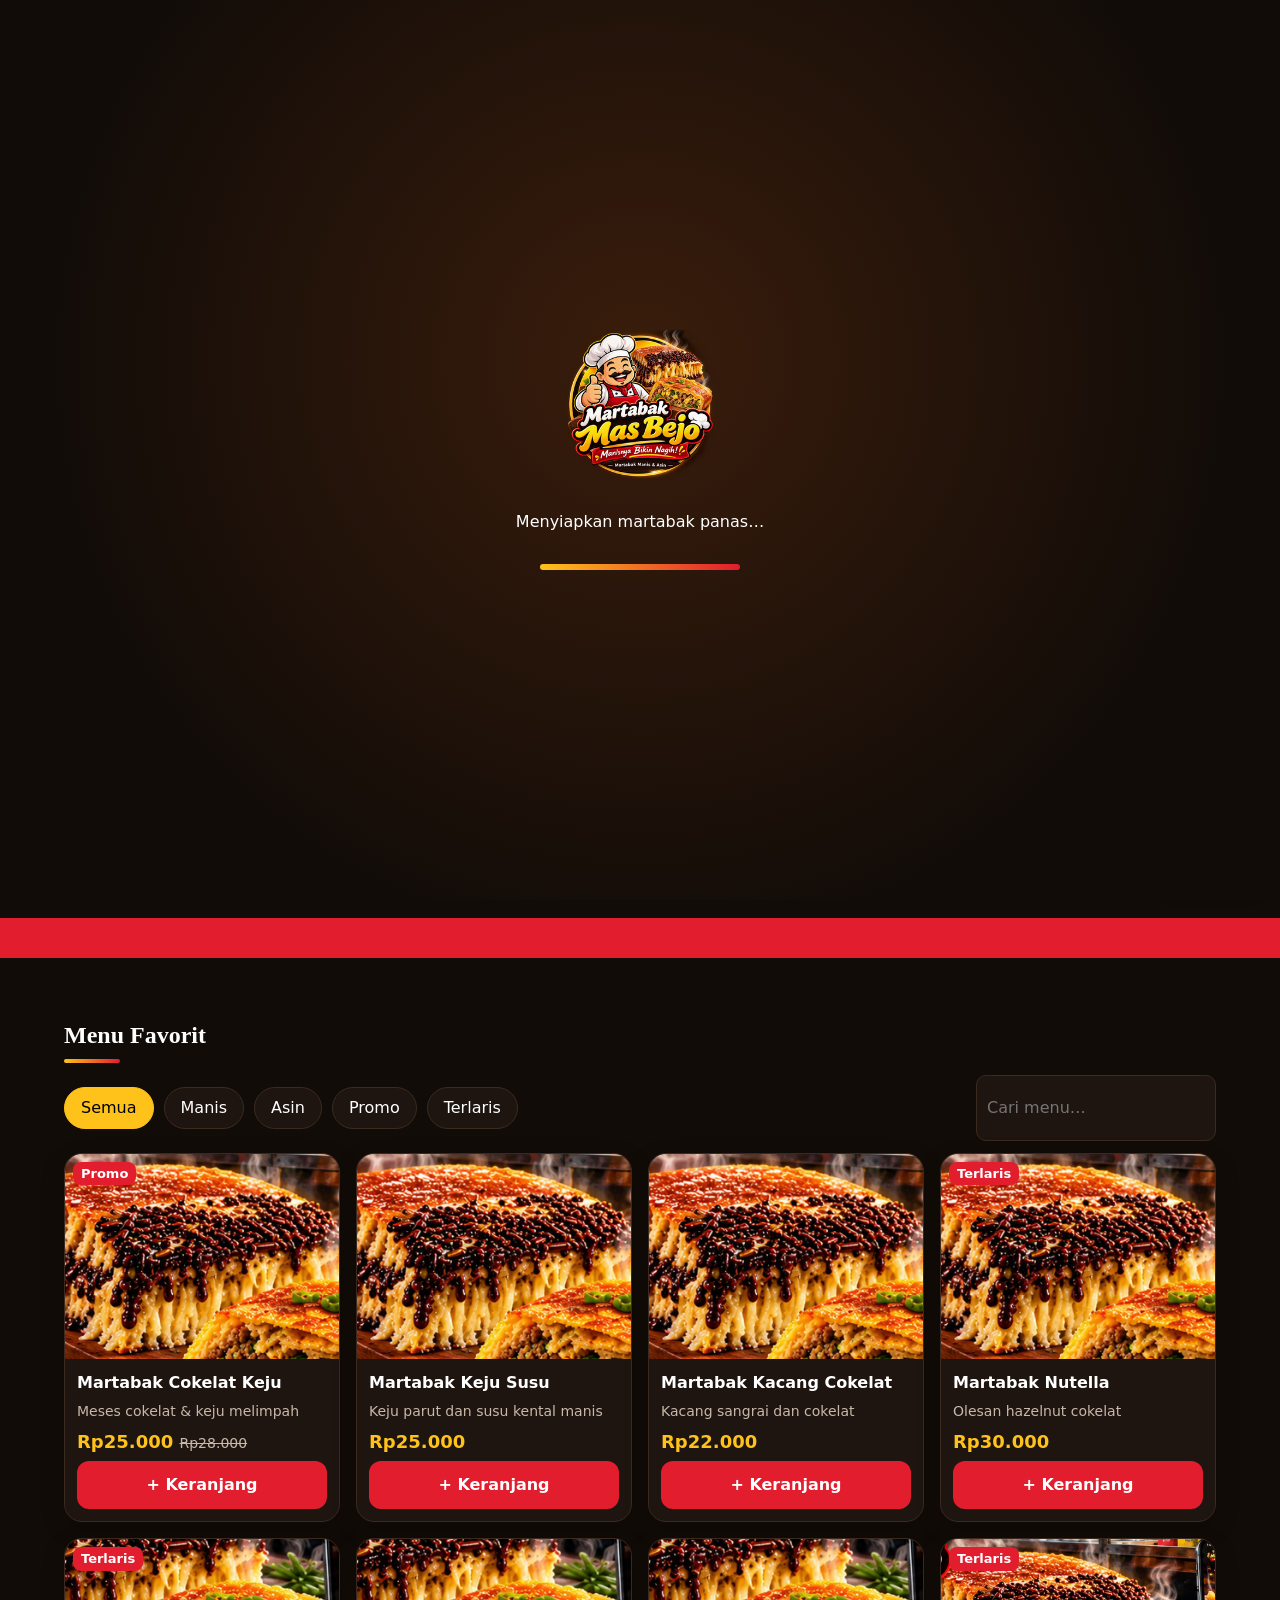
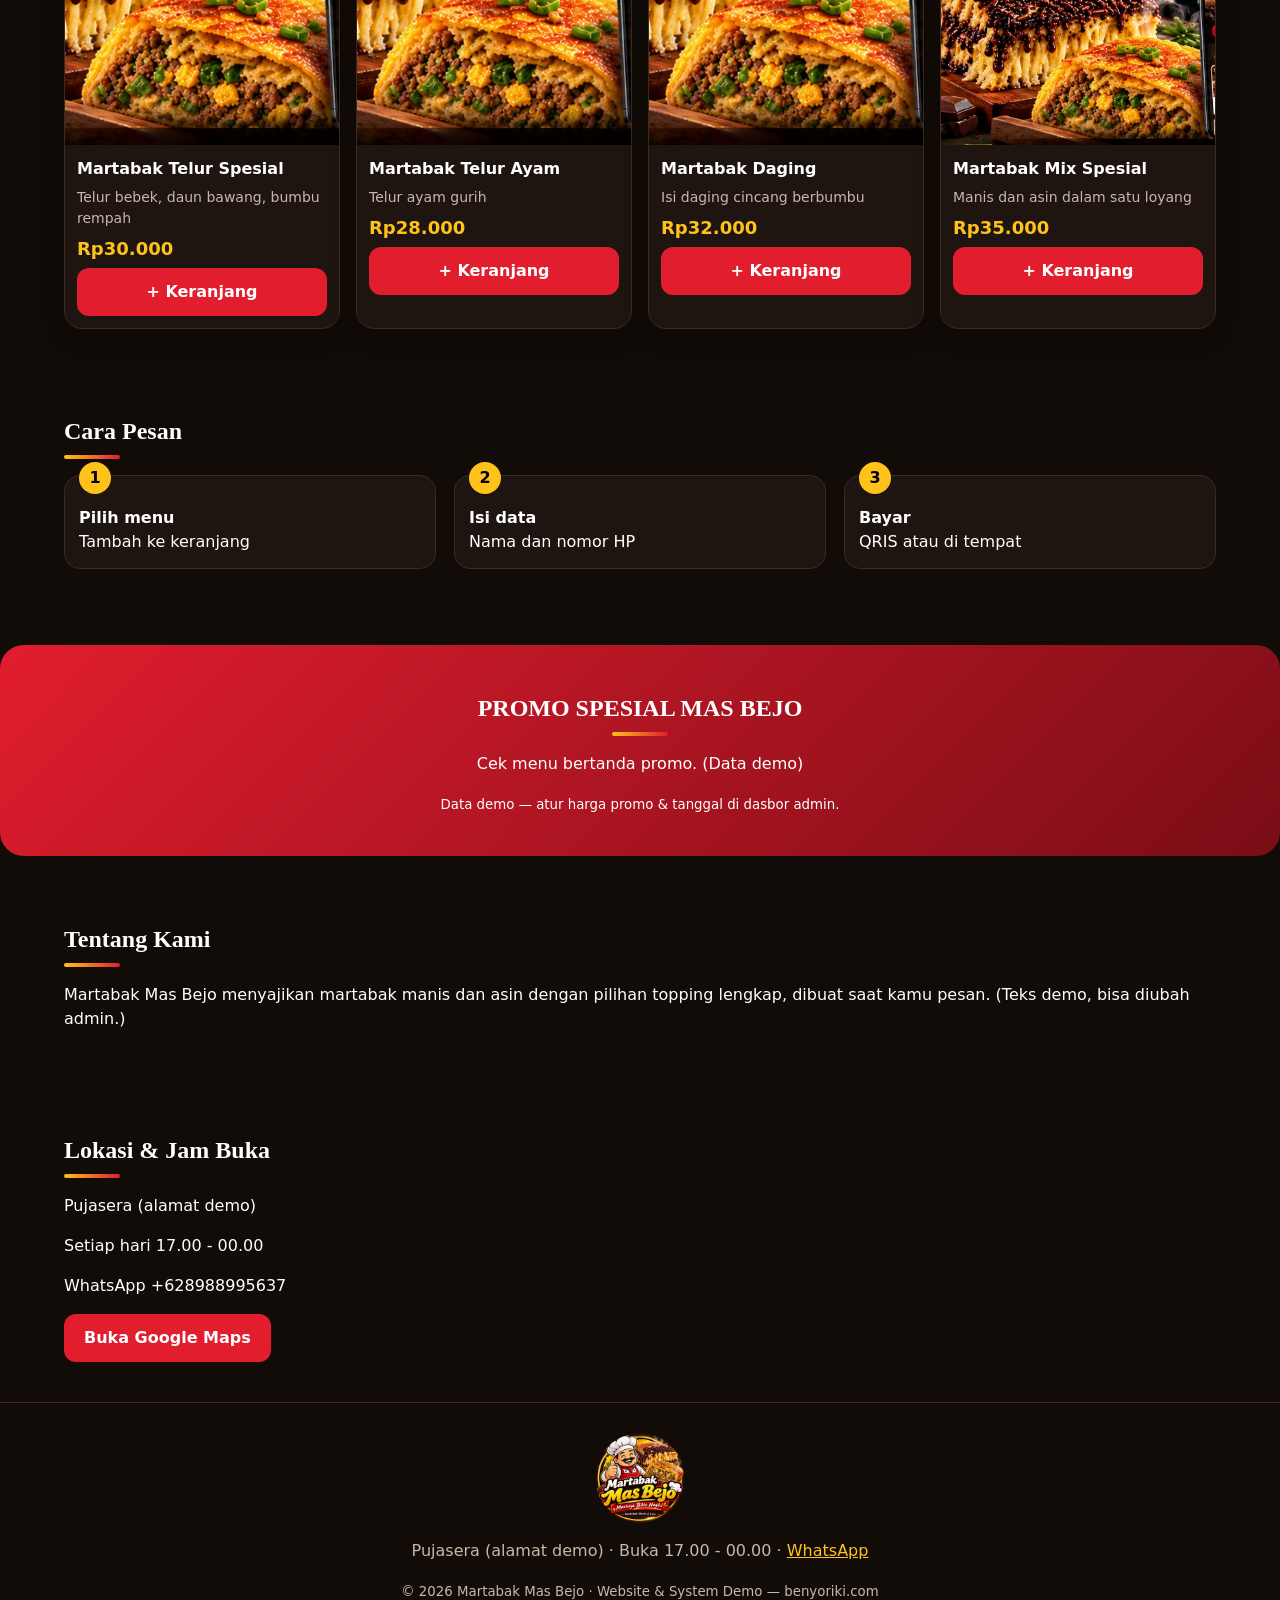
==== index.html @ 330c4cb7 "Add files via upload" ====
<!DOCTYPE html>
<html lang="id"><head><meta charset="utf-8">
<meta name="viewport" content="width=device-width,initial-scale=1"><meta name="theme-color" content="#e11d2e">
<title>Martabak Mas Bejo — Manisnya Bikin Nagih!</title>
<meta name="description" content="Martabak manis & asin topping melimpah, dibuat saat kamu pesan. Pesan online dari HP, bayar QRIS atau di tempat. Buka 17.00–00.00.">
<link rel="canonical" href="https://benyoriki.github.io/Martabak/"><link rel="icon" href="favicon.png"><link rel="apple-touch-icon" href="icon-512.png"><link rel="manifest" href="manifest.json">
<meta property="og:type" content="website"><meta property="og:locale" content="id_ID"><meta property="og:url" content="https://benyoriki.github.io/Martabak/">
<meta property="og:title" content="🔥 Martabak Mas Bejo — Manisnya Bikin Nagih!">
<meta property="og:description" content="Topping melimpah, dibuat saat kamu pesan. Pilih menu, bayar QRIS / di tempat, langsung dari HP. Buka 17.00–00.00.">
<meta property="og:image" content="https://benyoriki.github.io/Martabak/preview.jpg"><meta property="og:image:width" content="1200"><meta property="og:image:height" content="630">
<meta name="twitter:card" content="summary_large_image"><meta name="twitter:image" content="https://benyoriki.github.io/Martabak/preview.jpg">
<link rel="stylesheet" href="style.css"></head>
<body data-page="shop">
<div id="loader"><img src="logo.png" alt="" width="150" height="150"><p>Menyiapkan martabak panas…</p><div class="bar"><i></i></div></div>
<header class="top"><a class="logo" href="#home"><img src="logo.png" alt="" width="44" height="44"><span><b>Martabak</b> <i>Mas Bejo</i></span></a>
<nav id="nav"><a href="#home">Home</a><a href="#menu">Menu</a><a href="#promo">Promo</a><a href="#tentang">Tentang</a><a href="#lokasi">Lokasi</a></nav>
<div class="acts"><button id="themeBtn" aria-label="Ganti tema">◐</button><button id="cartBtn" aria-label="Keranjang"><svg width="22" height="22" viewBox="0 0 24 24" fill="currentColor"><path d="M7 18a2 2 0 1 0 0 4 2 2 0 0 0 0-4zm10 0a2 2 0 1 0 0 4 2 2 0 0 0 0-4zM1 2v2h2l3.6 7.6-1.4 2.4A2 2 0 0 0 7 17h12v-2H7.4l1-1.8h7.5a2 2 0 0 0 1.7-1L21 5H5.2L4.3 2z"/></svg><span id="badge">0</span></button><button id="loginBtn" class="btn gold sm">Masuk</button><button class="btn inst sm" hidden>Pasang App</button><button id="burger" aria-label="Menu">☰</button></div></header>
<main>
<section id="home" class="hero"><div><h1><span class="w">Martabak</span> <span class="y" data-s="name2">Mas Bejo</span></h1>
<h2>Martabak Manis & Asin</h2><p>Rasa istimewa, topping melimpah, dibuat saat kamu pesan.</p>
<p class="tag" data-s="tagline"></p>
<p class="meta"><b>Lokasi:</b> <span data-s="address"></span><br><b>Buka:</b> <span data-s="hours"></span> <span id="status"></span></p>
<div class="row"><a class="btn green wa" target="_blank" rel="noopener">Pesan via WhatsApp</a><a class="btn red" href="#menu">Lihat Menu</a><button class="btn gold inst" hidden>Pasang Aplikasi</button></div></div>
<div class="pic"><img id="heroImg" class="hi" alt="Martabak manis dan martabak telur" width="600" height="450"><img class="bl" src="logo.png" alt="" width="110" height="110"><span class="pill p1">Topping Melimpah</span><span class="pill p2">Dibuat Saat Dipesan</span></div></section>
<section class="feat"><div><span>★</span><b>Bahan Berkualitas</b></div><div><span>✦</span><b>Banyak Pilihan Rasa</b></div><div><span>✆</span><b>Pesan Mudah via HP</b></div><div><span>▦</span><b>QRIS / Bayar di Tempat</b></div></section>
<div class="tick"><div>★ Manisnya Bikin Nagih ★ Topping Melimpah ★ Dibuat Saat Kamu Pesan ★ Bayar QRIS / di Tempat ★ Manisnya Bikin Nagih ★ Topping Melimpah ★ Dibuat Saat Kamu Pesan ★ Bayar QRIS / di Tempat</div></div>
<section id="menu"><h2>Menu Favorit</h2>
<div class="row"><div id="cats" class="row"></div><input id="q" type="search" placeholder="Cari menu…" aria-label="Cari menu"></div>
<div id="grid" class="grid"></div></section>
<section class="how"><h2>Cara Pesan</h2><ol><li><b>Pilih menu</b>Tambah ke keranjang</li><li><b>Isi data</b>Nama dan nomor HP</li><li><b>Bayar</b>QRIS atau di tempat</li></ol></section>
<section id="promo" class="promo"><h2 data-s="promoTitle"></h2><p data-s="promoText"></p><small>Data demo — atur harga promo & tanggal di dasbor admin.</small></section>
<section id="tentang"><h2>Tentang Kami</h2><p data-s="about"></p></section>
<section id="lokasi"><h2>Lokasi & Jam Buka</h2><p><span data-s="address"></span></p><p>Setiap hari <span data-s="hours"></span></p><p>WhatsApp +<span data-s="wa"></span></p><a id="maps" class="btn red" target="_blank" rel="noopener">Buka Google Maps</a></section>
</main>
<footer><img src="logo.png" alt="Martabak Mas Bejo" width="90" height="90"><p><span data-s="address"></span> · Buka <span data-s="hours"></span> · <a class="wa" target="_blank" rel="noopener">WhatsApp</a></p><small>© 2026 Martabak Mas Bejo · Website & System Demo — benyoriki.com</small></footer>
<button id="cartBar" class="cbar" hidden><span id="cartTot"></span><b>Lihat Pesanan</b></button>
<button id="chatBtn" class="fab" aria-label="Chat admin">Chat</button>
<dialog id="cartD"><button class="x" data-close aria-label="Tutup">✕</button><ol id="steps"><li>Keranjang</li><li>Data</li><li>Bayar</li><li>Selesai</li></ol><div id="stepBody"></div></dialog>
<dialog id="loginD"><button class="x" data-close aria-label="Tutup">✕</button><h3>Masuk Admin</h3><p class="info">Mode demo — bukan sistem keamanan produksi.</p><form id="loginF"><label>Email<input name="e" type="email" required placeholder="admin@masbejo.demo" autocomplete="username"></label><label>Password<input name="p" type="password" required autocomplete="current-password"></label><button class="btn red">Masuk</button></form><button id="demoBtn" class="btn gold" type="button">Coba Akun Demo</button></dialog>
<dialog id="chatD"><button class="x" data-close aria-label="Tutup">✕</button><h3>Chat Admin</h3><form id="chatF"><label>Nama<input name="name" required></label><label>Nomor HP<input name="phone" type="tel" required></label><label>Pesan<textarea name="text" required maxlength="300"></textarea></label><div class="row"><button class="btn red">Kirim</button><a id="chatWa" class="btn green" target="_blank" rel="noopener">Kirim ke WhatsApp</a></div></form><p id="chatOk" hidden></p><small>Demo: pesan tersimpan di browser ini saja.</small></dialog>
<script src="script.js"></script></body></html>
---- style.css ----
:root{--bg:#120c08;--bg2:#1e1510;--tx:#fff;--mu:#c9b8a8;--y:#ffc21a;--r:#e11d2e;--g:#16a34a;--card:#1e1510;--bd:#3a2a20}
[data-theme=light]{--bg:#fffaf0;--bg2:#fff;--tx:#1a1008;--mu:#6b5a4a;--card:#fff;--bd:#eadfcf}
*{box-sizing:border-box}html{scroll-behavior:smooth}
body{margin:0;background:var(--bg);color:var(--tx);font:16px/1.5 "Trebuchet MS",system-ui,sans-serif;overflow-x:hidden}
img{max-width:100%;display:block}h2{font-family:Georgia,serif;margin:.2em 0}
.top{position:sticky;top:0;z-index:20;display:flex;align-items:center;gap:12px;padding:10px 4vw;background:var(--bg);border-bottom:1px solid var(--bd);backdrop-filter:blur(8px)}
.logo,footer b{font:900 22px Georgia,serif;color:var(--tx);text-decoration:none;margin-right:auto}
.logo i,footer i,.y{color:var(--y);font-style:normal;text-shadow:0 2px 0 var(--r)}
nav{display:flex;gap:18px}nav a{color:var(--tx);text-decoration:none}nav a:hover{color:var(--y)}
.acts{display:flex;gap:8px;align-items:center}#burger{display:none}
button{font:inherit;cursor:pointer}.acts button,.x{background:var(--bg2);color:var(--tx);border:1px solid var(--bd);border-radius:10px;min-width:44px;height:44px;position:relative}
#badge{position:absolute;top:-6px;right:-6px;background:var(--r);color:#fff;border-radius:99px;font-size:12px;padding:0 6px}
.btn{display:inline-block;border:0;border-radius:12px;padding:12px 20px;font-weight:700;color:#fff;text-decoration:none;text-align:center}
.red{background:var(--r)}.green{background:var(--g)}
section{padding:40px 5vw;max-width:1280px;margin:auto}
.hero{display:grid;grid-template-columns:1fr 1fr;gap:30px;align-items:center}
.hero h1{font:900 clamp(40px,7vw,76px)/1 Georgia,serif;margin:0}.w{color:var(--tx)}.hero h2{color:var(--mu)}
.tag{font:italic 700 22px Georgia;color:var(--y)}.meta{color:var(--mu)}#status{color:var(--y)}
.row{display:flex;gap:10px;flex-wrap:wrap;margin:12px 0}
.hero img{border-radius:24px;aspect-ratio:4/3;object-fit:cover;width:100%;box-shadow:0 20px 50px #0008}
.feat{display:grid;grid-template-columns:repeat(4,1fr);gap:12px}.feat div{background:var(--card);border:1px solid var(--bd);border-radius:16px;padding:16px;text-align:center}.feat b{display:block}
.chip{border:1px solid var(--bd);background:var(--bg2);color:var(--tx);border-radius:99px;padding:8px 16px}.chip.on{background:var(--y);color:#000;border-color:var(--y)}
input,textarea,select{width:100%;padding:10px;border-radius:10px;border:1px solid var(--bd);background:var(--bg2);color:var(--tx);font:inherit}#q{max-width:240px;margin-left:auto}
.grid{display:grid;grid-template-columns:repeat(auto-fill,minmax(230px,1fr));gap:16px}
.card{position:relative;background:var(--card);border:1px solid var(--bd);border-radius:18px;overflow:hidden;display:flex;flex-direction:column;box-shadow:0 8px 24px #0003}
.card img{aspect-ratio:4/3;object-fit:cover;width:100%}.card>div{padding:12px;display:flex;flex-direction:column;gap:6px;flex:1}.card p{margin:0;color:var(--mu);font-size:14px}
.price{font-weight:800;color:var(--y);font-size:18px}.price s{color:var(--mu);font-size:14px;font-weight:400}
.badge{position:absolute;top:8px;left:8px;background:var(--r);color:#fff;border-radius:8px;padding:2px 8px;font-size:13px;font-weight:700}
.promo{background:linear-gradient(135deg,var(--r),#7a0d16);color:#fff;border-radius:24px;text-align:center;margin:20px auto}
.fab{position:fixed;right:16px;bottom:16px;width:56px;height:56px;border-radius:50%;border:0;background:var(--g);font-size:26px;z-index:15;box-shadow:0 6px 18px #0006}
footer{text-align:center;padding:30px 5vw;border-top:1px solid var(--bd);color:var(--mu)}footer a{color:var(--y)}
dialog{width:min(480px,94vw);max-height:90vh;overflow:auto;background:var(--bg2);color:var(--tx);border:1px solid var(--bd);border-radius:18px}dialog::backdrop{background:#000a}
.x{position:absolute;right:10px;top:10px}label{display:block;margin:8px 0;font-size:14px}fieldset{border:1px solid var(--bd);border-radius:10px;margin:8px 0}.r{display:flex;gap:8px;align-items:center}.r input{width:auto}
.li{display:flex;gap:8px;align-items:center;justify-content:space-between;padding:6px 0;border-bottom:1px solid var(--bd)}.li button{width:32px;height:32px;border-radius:8px;border:1px solid var(--bd);background:var(--bg);color:var(--tx)}
.tot{display:flex;justify-content:space-between;font-size:18px}.qris{max-width:240px;margin:auto;border-radius:12px}.ph{border:2px dashed var(--bd);padding:20px;text-align:center;color:var(--mu)}
@media(max-width:820px){.hero{grid-template-columns:1fr}.feat{grid-template-columns:1fr 1fr}.hide-s{display:none}#burger{display:block}
nav{display:none;position:absolute;top:100%;left:0;right:0;flex-direction:column;background:var(--bg);padding:12px 5vw;border-bottom:1px solid var(--bd)}nav.open{display:flex}#q{max-width:none;margin:0;flex:1}.grid{grid-template-columns:1fr 1fr;gap:10px}}
@media(max-width:420px){.grid{grid-template-columns:1fr}}
/* v2 */
.top{backdrop-filter:none}.logo{display:flex;align-items:center;gap:8px;margin-right:auto}.logo img{border-radius:50%}
.btn.sm{padding:8px 12px;font-size:14px;height:44px}.gold{background:linear-gradient(180deg,#ffd54a,#ffb300);color:#2a1700}.btn[hidden]{display:none}
#loader{position:fixed;top:0;left:0;right:0;bottom:0;z-index:99;background:radial-gradient(circle at 50% 40%,#3a1d0c,#120c08 70%);display:flex;flex-direction:column;align-items:center;justify-content:center;gap:14px;color:#fff;transition:opacity .4s}
#loader.off{opacity:0}#loader img{animation:pop 1s ease-in-out infinite alternate}.bar{width:200px;height:6px;border-radius:9px;background:#3a2a20;overflow:hidden}.bar i{display:block;height:100%;background:linear-gradient(90deg,#ffc21a,#e11d2e);animation:ld 3s linear forwards}
@keyframes ld{from{width:0}to{width:100%}}@keyframes pop{to{transform:scale(1.07)}}
.hero{background:radial-gradient(ellipse at 80% 40%,rgba(255,194,26,.18),transparent 62%)}
.pic{position:relative}.hi{border:3px solid var(--y)}.bl{position:absolute;right:-6px;bottom:-16px;width:96px;height:96px;filter:drop-shadow(0 6px 10px #0008)}
.feat span{display:grid;place-items:center;width:56px;height:56px;margin:0 auto 8px;border:2px solid var(--y);border-radius:50%;font-size:26px;color:var(--y)}
.card:hover{border-color:var(--y)}#status{color:var(--y);font-weight:700;white-space:nowrap}
.fab{width:auto;border-radius:30px;padding:0 20px;color:#fff;font-weight:700}footer img{margin:0 auto 8px;border-radius:50%}
.toast{position:fixed;left:50%;bottom:84px;transform:translateX(-50%);background:var(--g);color:#fff;padding:10px 18px;border-radius:30px;z-index:60;font-weight:700;box-shadow:0 6px 18px #0006;max-width:90vw}
#steps{display:flex;gap:4px;list-style:none;padding:0;margin:0 44px 14px 0}#steps li{flex:1;font-size:12px;text-align:center;padding:6px 2px;border-bottom:3px solid var(--bd);color:var(--mu)}#steps li.on{border-color:var(--y);color:var(--tx);font-weight:700}#steps li.ok{border-color:var(--g)}
.opt{display:flex;gap:10px;align-items:center;border:2px solid var(--bd);border-radius:14px;padding:12px;margin:8px 0;cursor:pointer}.opt.on{border-color:var(--y);background:rgba(255,194,26,.1)}.opt input{width:auto}
.info{background:rgba(255,194,26,.12);border-radius:10px;padding:8px 12px;font-size:14px}.okbox{display:flex;flex-direction:column;align-items:center;background:var(--g);color:#fff;border-radius:14px;padding:14px;margin-bottom:8px}.okbox b{font-size:20px}
@media(max-width:480px){.logo span{display:none}.top{gap:6px}.btn.inst{display:none}.acts{gap:5px}}
@media(prefers-reduced-motion:reduce){*{animation:none!important}}
body[data-page=admin]{display:block}#app{display:grid;grid-template-columns:210px 1fr;min-height:100vh}
aside{background:#000;color:#fff;padding:16px;display:flex;flex-direction:column;gap:8px;position:sticky;top:0;height:100vh}
aside nav{display:flex;flex-direction:column;gap:4px}aside nav button{background:0;border:0;color:#fff;text-align:left;padding:10px;border-radius:10px}aside nav button.on{background:var(--r)}
#main{padding:20px;min-width:0}#login{display:grid;place-items:center;min-height:100vh}#lf{background:var(--bg2);padding:24px;border-radius:18px;width:min(360px,92vw);border:1px solid var(--bd)}
.demo{background:var(--y);color:#000;padding:6px 10px;border-radius:8px;font-size:13px}
.stats{display:grid;grid-template-columns:repeat(auto-fill,minmax(150px,1fr));gap:10px;margin:12px 0}.stats div{background:var(--card);border:1px solid var(--bd);border-radius:14px;padding:12px}.stats b{display:block;font-size:22px;color:var(--y)}
.tw{overflow-x:auto}table{border-collapse:collapse;width:100%;min-width:640px}th,td{padding:8px;border-bottom:1px solid var(--bd);text-align:left;vertical-align:top;font-size:14px}
form.f{display:grid;grid-template-columns:repeat(auto-fit,minmax(200px,1fr));gap:8px;background:var(--card);padding:12px;border-radius:14px;border:1px solid var(--bd);margin-bottom:14px}
.thumb{width:48px;height:36px;object-fit:cover;border-radius:6px}.sm{padding:6px 10px;font-size:13px;border-radius:8px}
@media(max-width:820px){#app{grid-template-columns:1fr}aside{position:static;height:auto;flex-direction:row;flex-wrap:wrap}aside nav{flex-direction:row;flex-wrap:wrap}}
/* v3 */
img{height:auto}.hero .hi,.card img{height:auto}
.hero .pic .bl{position:absolute;right:-4px;bottom:-18px;width:92px;height:92px;aspect-ratio:1;border:0;border-radius:0;box-shadow:none}
.hero h1 span{display:block}.hero h1{letter-spacing:-1px}
.y{background:linear-gradient(180deg,#ffe27a,#ffb300);-webkit-background-clip:text;background-clip:text;-webkit-text-fill-color:transparent;text-shadow:none;filter:drop-shadow(0 3px 0 #e11d2e)}
.hero{background:radial-gradient(ellipse at 85% 35%,rgba(255,194,26,.22),transparent 60%),radial-gradient(circle at 5% 90%,rgba(225,29,46,.18),transparent 45%)}
.pill{position:absolute;background:rgba(18,12,8,.88);color:#fff;border:1px solid var(--y);border-radius:30px;padding:6px 14px;font-size:13px;font-weight:700}.p1{left:6px;top:14px}.p2{left:14px;bottom:-12px}
.tick{overflow:hidden;background:var(--r);color:#fff;font-weight:700;white-space:nowrap;padding:8px 0;margin:14px 0}.tick div{display:inline-block;padding-left:100%;animation:mq 30s linear infinite}@keyframes mq{to{transform:translateX(-100%)}}
section>h2:after{content:"";display:block;width:56px;height:4px;border-radius:4px;background:linear-gradient(90deg,var(--y),var(--r));margin-top:6px}.promo h2:after{margin:6px auto 0}
.card img{transition:transform .3s}.card:hover img{transform:scale(1.05)}
.how ol{display:grid;grid-template-columns:repeat(3,1fr);gap:18px;list-style:none;padding:0;counter-reset:s}.how li{counter-increment:s;background:var(--card);border:1px solid var(--bd);border-radius:16px;padding:30px 14px 14px;position:relative}
.how li:before{content:counter(s);position:absolute;top:-14px;left:14px;width:32px;height:32px;border-radius:50%;background:var(--y);color:#000;font-weight:900;display:grid;place-items:center}.how b{display:block}
.cbar{position:fixed;left:12px;right:12px;bottom:12px;z-index:16;display:flex;justify-content:space-between;align-items:center;background:var(--r);color:#fff;border:0;border-radius:16px;padding:14px 18px;font-size:16px;box-shadow:0 8px 24px #0007}.cbar[hidden]{display:none}
body.hasCart .fab{bottom:84px}body{padding-bottom:84px}
.qris{display:block;margin:12px auto}#stepBody .row{margin-top:14px}#lf button,#lf .btn{width:100%;margin:6px 0}
@media(max-width:820px){nav a{padding:10px 0;font-size:18px}nav.open{box-shadow:0 12px 24px #0006}}
@media(max-width:600px){.how ol{grid-template-columns:1fr;gap:22px}}
@media(min-width:1100px){.hero{padding-top:60px;padding-bottom:60px}.hero h1{font-size:92px}.grid{grid-template-columns:repeat(4,1fr)}}
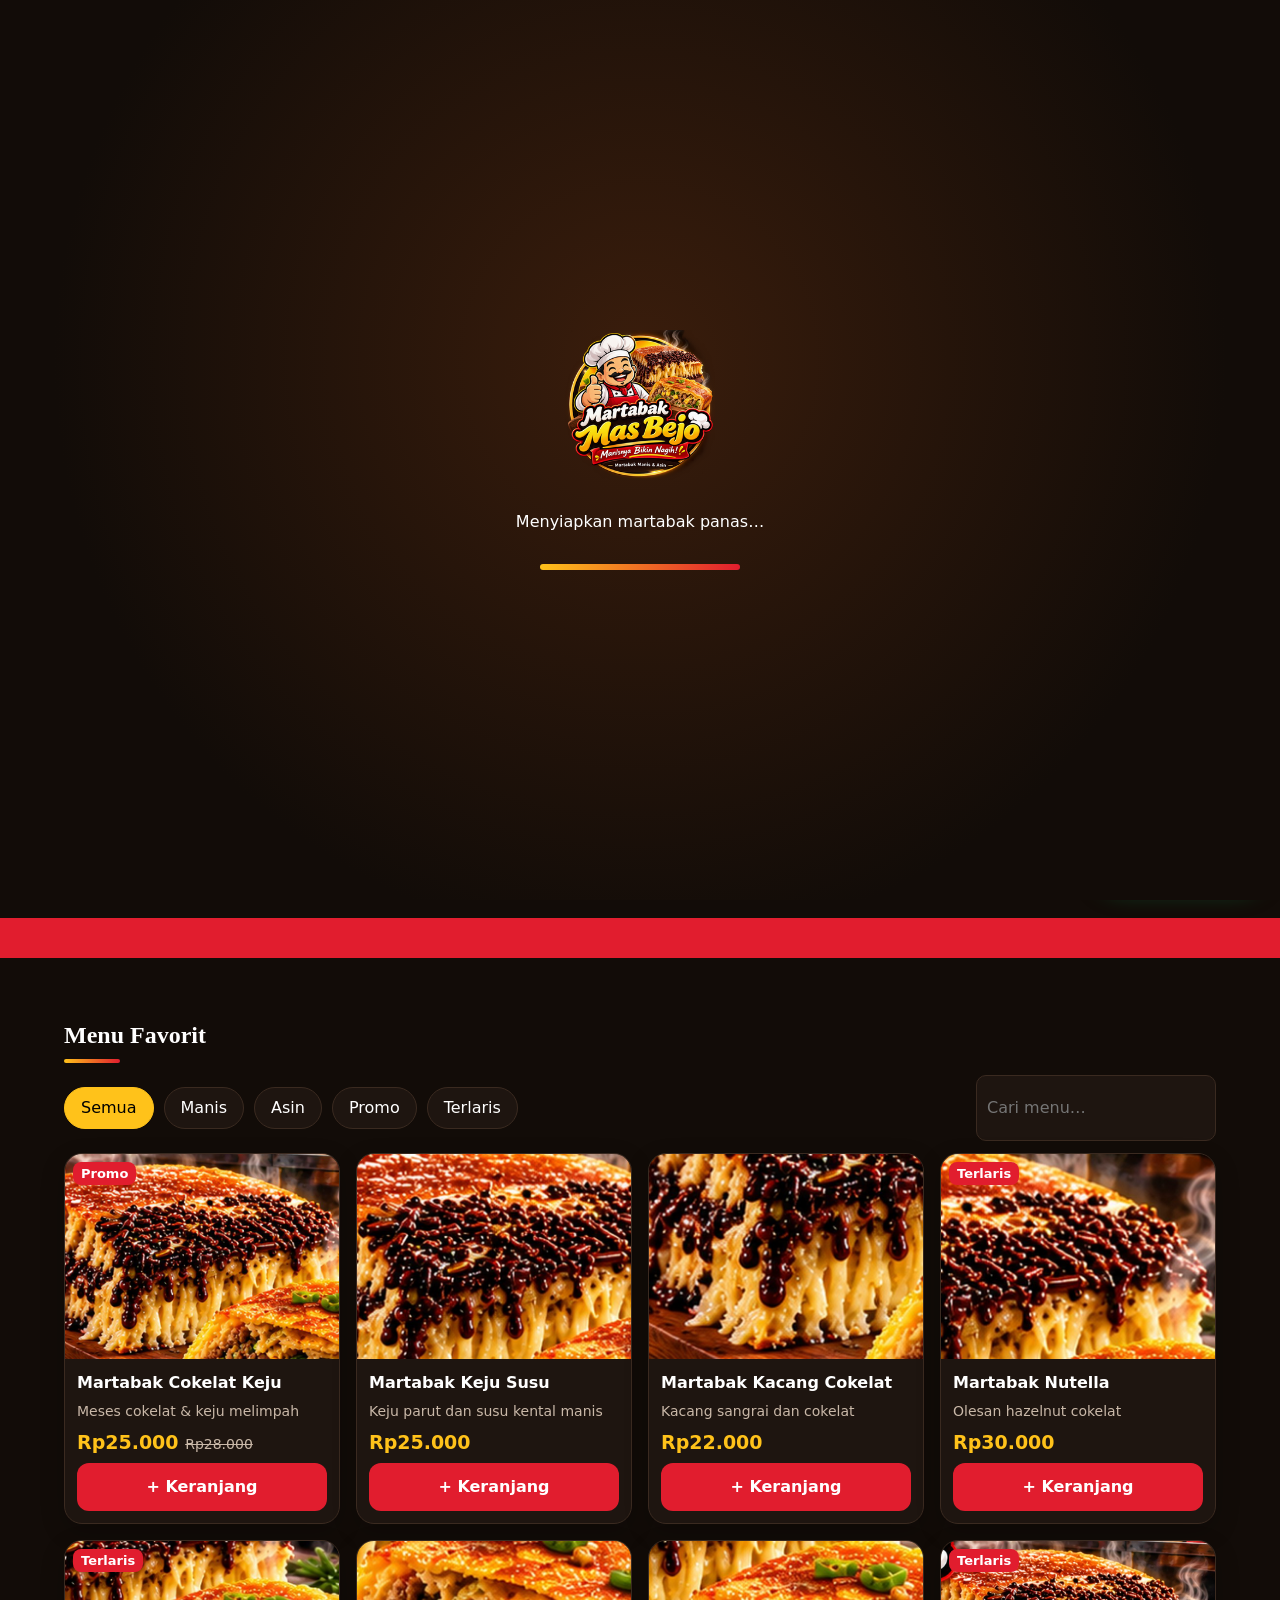
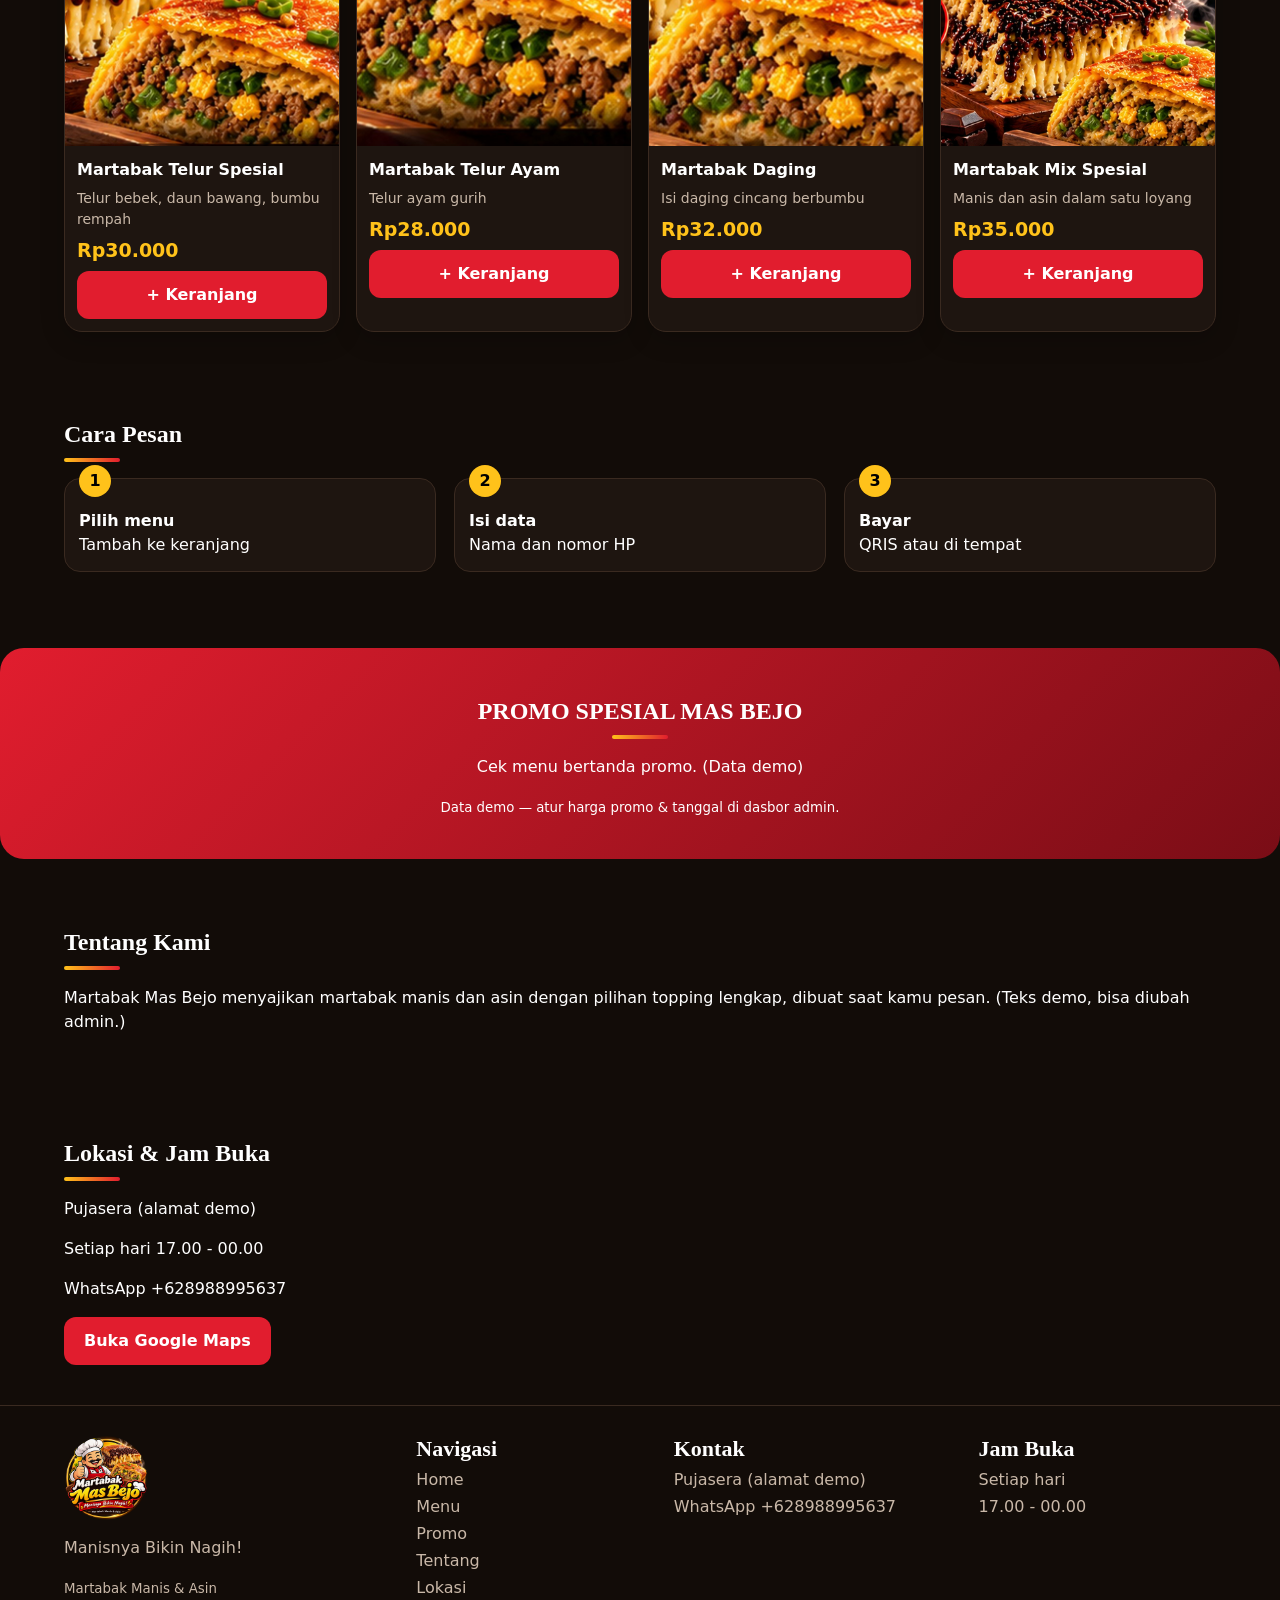
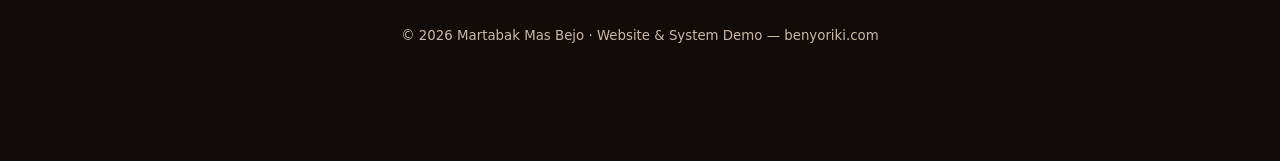
==== commit 686ea9f6: "Add files via upload" ====
--- a/index.html
+++ b/index.html
@@ -32,10 +32,10 @@
 <section id="tentang"><h2>Tentang Kami</h2><p data-s="about"></p></section>
 <section id="lokasi"><h2>Lokasi & Jam Buka</h2><p><span data-s="address"></span></p><p>Setiap hari <span data-s="hours"></span></p><p>WhatsApp +<span data-s="wa"></span></p><a id="maps" class="btn red" target="_blank" rel="noopener">Buka Google Maps</a></section>
 </main>
-<footer><img src="logo.png" alt="Martabak Mas Bejo" width="90" height="90"><p><span data-s="address"></span> · Buka <span data-s="hours"></span> · <a class="wa" target="_blank" rel="noopener">WhatsApp</a></p><small>© 2026 Martabak Mas Bejo · Website & System Demo — benyoriki.com</small></footer>
+<footer><div class="fg"><div><img src="logo.png" alt="Martabak Mas Bejo" width="84" height="84"><p data-s="tagline"></p><small>Martabak Manis & Asin</small></div><div><b>Navigasi</b><a href="#home">Home</a><a href="#menu">Menu</a><a href="#promo">Promo</a><a href="#tentang">Tentang</a><a href="#lokasi">Lokasi</a></div><div><b>Kontak</b><span data-s="address"></span><a class="wa" target="_blank" rel="noopener">WhatsApp +<span data-s="wa" style="display:inline"></span></a></div><div><b>Jam Buka</b><span>Setiap hari</span><span data-s="hours"></span></div></div><small>© 2026 Martabak Mas Bejo · Website & System Demo — benyoriki.com</small></footer>
 <button id="cartBar" class="cbar" hidden><span id="cartTot"></span><b>Lihat Pesanan</b></button>
-<button id="chatBtn" class="fab" aria-label="Chat admin">Chat</button>
+<button id="chatBtn" class="fab" aria-label="Chat admin"><svg viewBox="0 0 24 24" width="26" height="26" fill="#fff" aria-hidden="true"><path d="M4 3h16a2 2 0 0 1 2 2v10a2 2 0 0 1-2 2H10l-5 4v-4H4a2 2 0 0 1-2-2V5a2 2 0 0 1 2-2z"/><circle cx="8" cy="10" r="1.4" fill="#128c4a"/><circle cx="12" cy="10" r="1.4" fill="#128c4a"/><circle cx="16" cy="10" r="1.4" fill="#128c4a"/></svg><span>Chat Admin</span></button>
 <dialog id="cartD"><button class="x" data-close aria-label="Tutup">✕</button><ol id="steps"><li>Keranjang</li><li>Data</li><li>Bayar</li><li>Selesai</li></ol><div id="stepBody"></div></dialog>
-<dialog id="loginD"><button class="x" data-close aria-label="Tutup">✕</button><h3>Masuk Admin</h3><p class="info">Mode demo — bukan sistem keamanan produksi.</p><form id="loginF"><label>Email<input name="e" type="email" required placeholder="admin@masbejo.demo" autocomplete="username"></label><label>Password<input name="p" type="password" required autocomplete="current-password"></label><button class="btn red">Masuk</button></form><button id="demoBtn" class="btn gold" type="button">Coba Akun Demo</button></dialog>
-<dialog id="chatD"><button class="x" data-close aria-label="Tutup">✕</button><h3>Chat Admin</h3><form id="chatF"><label>Nama<input name="name" required></label><label>Nomor HP<input name="phone" type="tel" required></label><label>Pesan<textarea name="text" required maxlength="300"></textarea></label><div class="row"><button class="btn red">Kirim</button><a id="chatWa" class="btn green" target="_blank" rel="noopener">Kirim ke WhatsApp</a></div></form><p id="chatOk" hidden></p><small>Demo: pesan tersimpan di browser ini saja.</small></dialog>
+<dialog id="loginD"><button class="x" data-close aria-label="Tutup">✕</button><h3>Masuk Admin</h3><p class="info">Mode demo — bukan sistem keamanan produksi.</p><form id="loginF"><label>Email<input name="e" type="email" required placeholder="admin@masbejo.demo" autocomplete="username"></label><label>Password<input name="p" type="password" required autocomplete="current-password"></label><button class="btn red">Masuk</button></form><button id="demoBtn" class="btn gold" type="button">Coba Akun Demo</button><button class="btn inst" type="button" hidden>Pasang Aplikasi</button></dialog>
+<dialog id="chatD"><button class="x" data-close aria-label="Tutup">✕</button><h3>Chat Admin</h3><p class="info">Online · balas cepat lewat WhatsApp</p><form id="chatF"><label>Nama<input name="name" required></label><label>Nomor HP<input name="phone" type="tel" required></label><label>Pesan<textarea name="text" required maxlength="300"></textarea></label><div class="row"><button class="btn red">Kirim</button><a id="chatWa" class="btn green" target="_blank" rel="noopener">Kirim ke WhatsApp</a></div></form><p id="chatOk" hidden></p><small>Demo: pesan tersimpan di browser ini saja.</small></dialog>
 <script src="script.js"></script></body></html>
--- a/style.css
+++ b/style.css
@@ -81,3 +81,27 @@
 @media(max-width:820px){nav a{padding:10px 0;font-size:18px}nav.open{box-shadow:0 12px 24px #0006}}
 @media(max-width:600px){.how ol{grid-template-columns:1fr;gap:22px}}
 @media(min-width:1100px){.hero{padding-top:60px;padding-bottom:60px}.hero h1{font-size:92px}.grid{grid-template-columns:repeat(4,1fr)}}
+/* v4 */
+[hidden]{display:none!important}
+.card img{background:#2a1a10}.card{transition:transform .2s,border-color .2s}.card:hover{transform:translateY(-4px);box-shadow:0 12px 30px rgba(255,150,0,.18)}
+.hero .hi{box-shadow:0 0 0 6px rgba(255,194,26,.15),0 22px 60px rgba(255,100,0,.28)}
+.feat div{transition:border-color .2s}.feat div:hover{border-color:var(--y)}
+.card .price{font-size:19px}.card b{font-size:16px}
+dialog .btn,#loginD .btn{width:100%;margin:6px 0}dialog .row .btn{width:auto;flex:1}
+#loginF label{margin-bottom:10px}
+/* v5 */
+.btn.inst{background:linear-gradient(180deg,#ffd54a,#ffb300);color:#2a1700}.btn.inst:before{content:"⇩ "}
+.inst{position:relative;overflow:hidden}.inst:after{content:"";position:absolute;top:0;left:-60%;width:40%;height:100%;background:linear-gradient(100deg,transparent,rgba(255,255,255,.65),transparent);transform:skewX(-20deg);animation:sh 2.8s infinite;pointer-events:none}@keyframes sh{to{left:130%}}
+.pwa{position:fixed;left:12px;right:12px;bottom:12px;max-width:460px;margin:auto;z-index:70;display:flex;align-items:center;gap:12px;padding:12px 14px;border-radius:18px;background:linear-gradient(135deg,#2a1608,#120c08);border:1px solid #ffc21a;color:#fff;box-shadow:0 12px 40px #000a,0 0 0 3px rgba(255,194,26,.18);animation:up .5s ease-out}
+.pwa img,.pl{border-radius:50%}.pwa div{flex:1;line-height:1.25}.pwa small{display:block;color:#d9c7b5}.pwx{background:0;border:0;color:#b9a898;font-size:18px;padding:4px}@keyframes up{from{transform:translateY(40px);opacity:0}}
+.pst{text-align:left;padding-left:22px}.pl{margin:0 auto 6px;display:block}
+@media(max-width:480px){.hero .btn.inst{display:inline-block}}
+/* v6 */
+.fab{display:flex;align-items:center;gap:8px;width:auto;height:56px;padding:0 20px 0 16px;border-radius:30px;background:linear-gradient(135deg,#25d366,#128c4a);box-shadow:0 8px 22px rgba(18,140,74,.5);font-weight:800;font-size:15px;color:#fff}
+.fab:before{content:"";position:absolute;right:4px;top:4px;width:12px;height:12px;border-radius:50%;background:#ffc21a;border:2px solid #fff}
+.fab:after{content:"";position:absolute;left:-4px;top:-4px;right:-4px;bottom:-4px;border-radius:34px;border:2px solid rgba(37,211,102,.6);animation:rg 2.2s ease-out infinite;pointer-events:none}
+@keyframes rg{from{transform:scale(.92);opacity:1}to{transform:scale(1.12);opacity:0}}
+@media(max-width:600px){.fab span{display:none}.fab{width:58px;height:58px;padding:0;justify-content:center;border-radius:50%}.fab:after{border-radius:50%}}
+.hero .hi{animation:fl 5s ease-in-out infinite alternate}@keyframes fl{to{transform:translateY(-6px)}}
+.fg{display:grid;grid-template-columns:1.4fr 1fr 1.2fr 1fr;gap:20px;text-align:left;max-width:1200px;margin:0 auto 20px}.fg img{margin:0 0 8px}.fg b{display:block;color:var(--tx);margin-bottom:6px}.fg a,.fg span{display:block;color:var(--mu);text-decoration:none;margin:3px 0}.fg a:hover{color:var(--y)}
+@media(max-width:700px){.fg{grid-template-columns:1fr 1fr}}
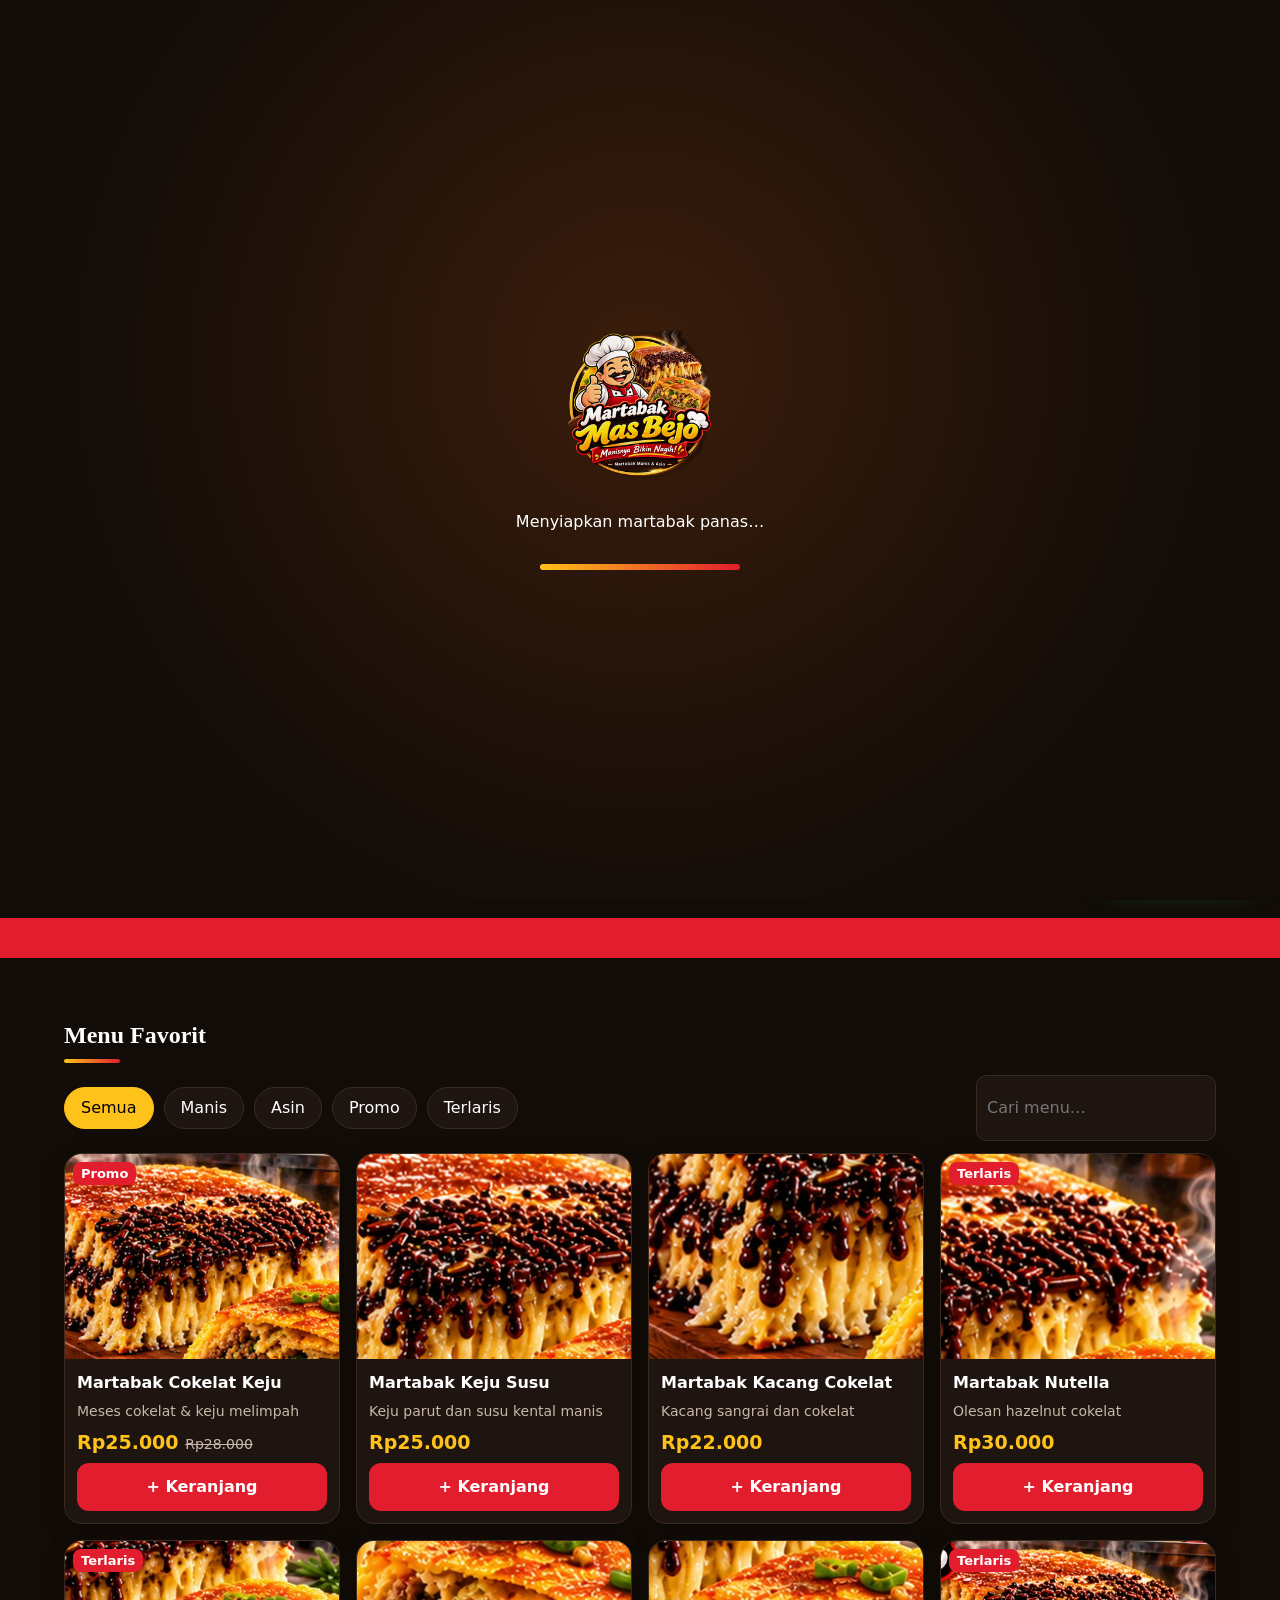
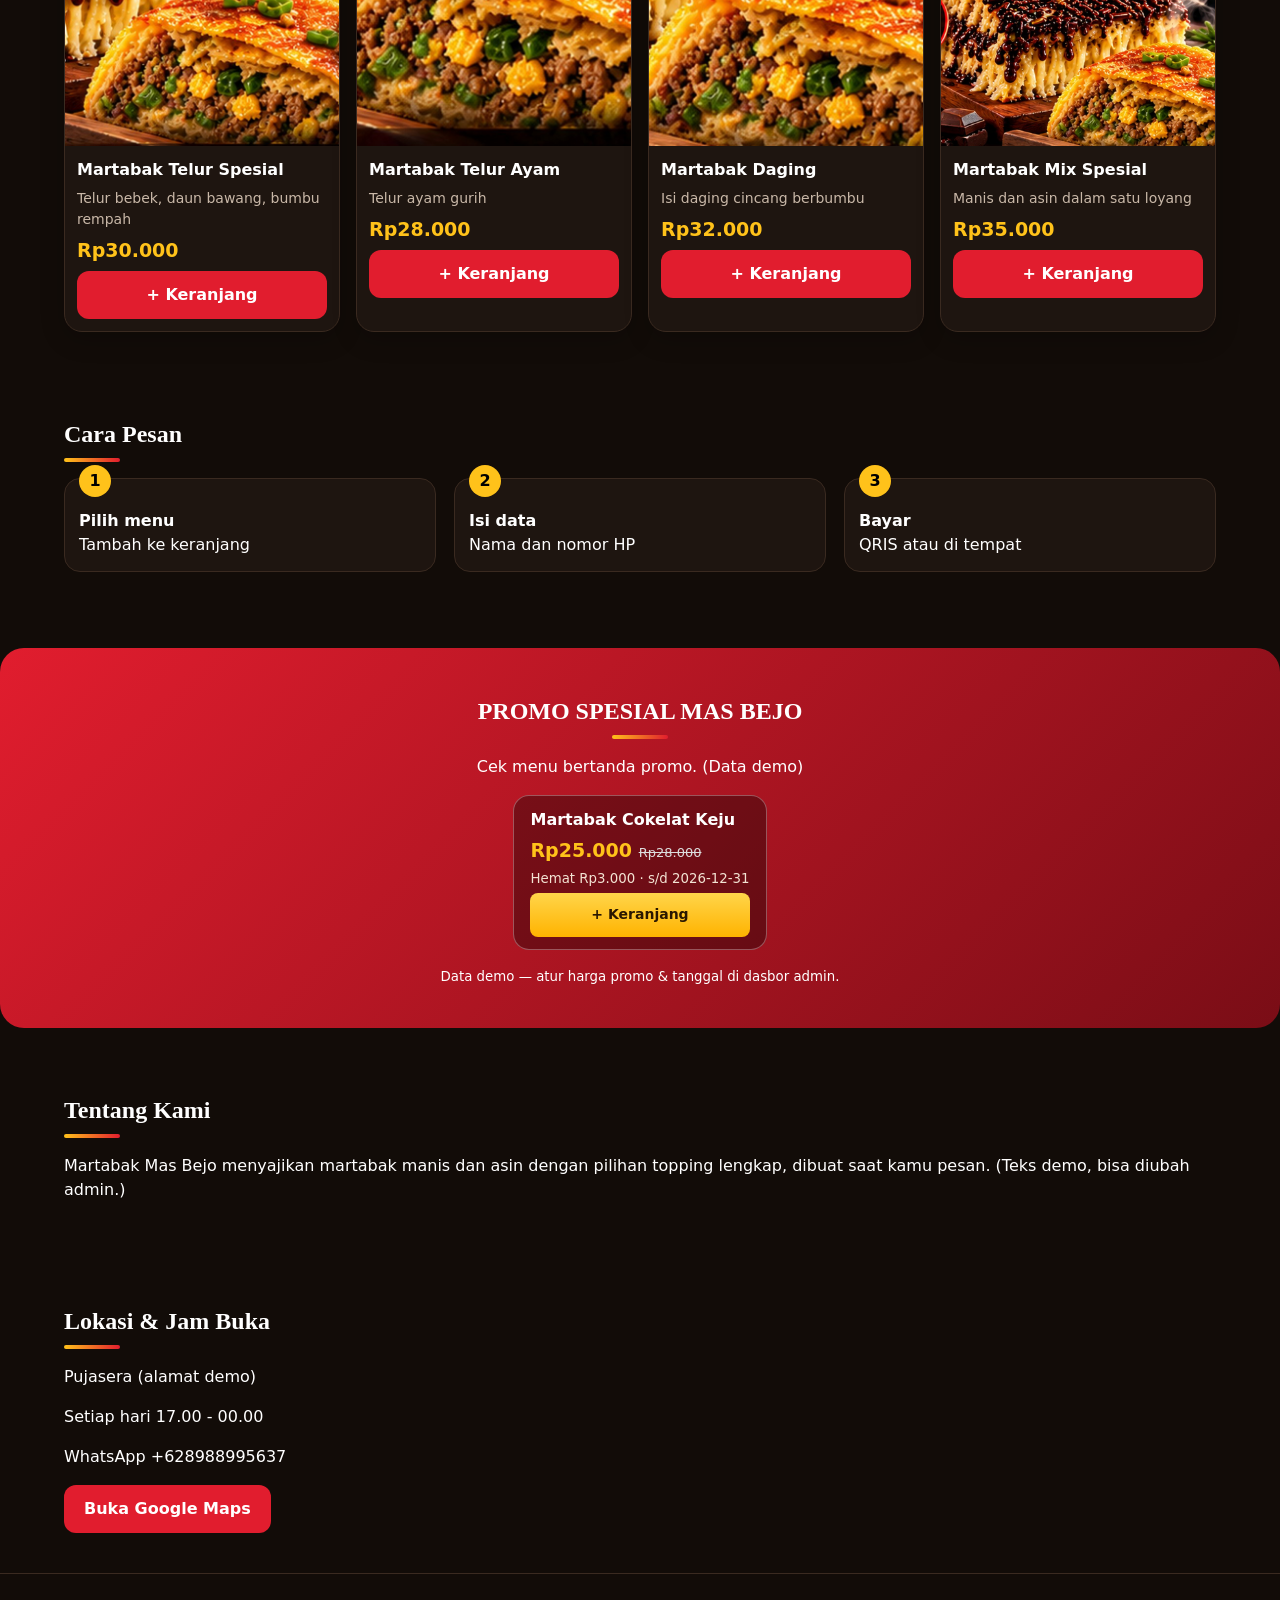
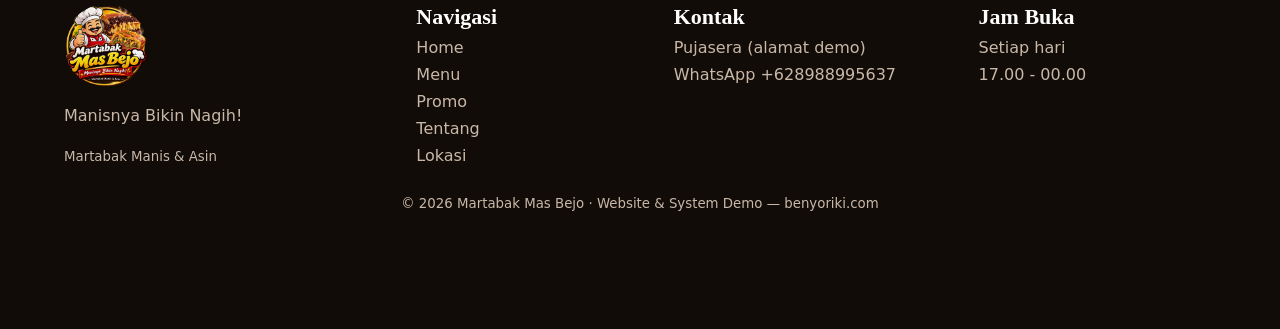
==== commit ff36915b: "Add files via upload" ====
--- a/index.html
+++ b/index.html
@@ -3,13 +3,13 @@
 <meta name="viewport" content="width=device-width,initial-scale=1"><meta name="theme-color" content="#e11d2e">
 <title>Martabak Mas Bejo — Manisnya Bikin Nagih!</title>
 <meta name="description" content="Martabak manis & asin topping melimpah, dibuat saat kamu pesan. Pesan online dari HP, bayar QRIS atau di tempat. Buka 17.00–00.00.">
-<link rel="canonical" href="https://benyoriki.github.io/Martabak/"><link rel="icon" href="favicon.png"><link rel="apple-touch-icon" href="icon-512.png"><link rel="manifest" href="manifest.json">
+<link rel="canonical" href="https://benyoriki.github.io/Martabak/"><link rel="icon" href="favicon.png?v=9"><link rel="apple-touch-icon" href="icon-maskable.png"><link rel="manifest" href="manifest.json"><script>window.__dp=null;window.addEventListener('beforeinstallprompt',function(e){e.preventDefault();window.__dp=e})</script>
 <meta property="og:type" content="website"><meta property="og:locale" content="id_ID"><meta property="og:url" content="https://benyoriki.github.io/Martabak/">
 <meta property="og:title" content="🔥 Martabak Mas Bejo — Manisnya Bikin Nagih!">
 <meta property="og:description" content="Topping melimpah, dibuat saat kamu pesan. Pilih menu, bayar QRIS / di tempat, langsung dari HP. Buka 17.00–00.00.">
 <meta property="og:image" content="https://benyoriki.github.io/Martabak/preview.jpg"><meta property="og:image:width" content="1200"><meta property="og:image:height" content="630">
 <meta name="twitter:card" content="summary_large_image"><meta name="twitter:image" content="https://benyoriki.github.io/Martabak/preview.jpg">
-<link rel="stylesheet" href="style.css"></head>
+<link rel="stylesheet" href="style.css?v=9"></head>
 <body data-page="shop">
 <div id="loader"><img src="logo.png" alt="" width="150" height="150"><p>Menyiapkan martabak panas…</p><div class="bar"><i></i></div></div>
 <header class="top"><a class="logo" href="#home"><img src="logo.png" alt="" width="44" height="44"><span><b>Martabak</b> <i>Mas Bejo</i></span></a>
@@ -28,7 +28,7 @@
 <div class="row"><div id="cats" class="row"></div><input id="q" type="search" placeholder="Cari menu…" aria-label="Cari menu"></div>
 <div id="grid" class="grid"></div></section>
 <section class="how"><h2>Cara Pesan</h2><ol><li><b>Pilih menu</b>Tambah ke keranjang</li><li><b>Isi data</b>Nama dan nomor HP</li><li><b>Bayar</b>QRIS atau di tempat</li></ol></section>
-<section id="promo" class="promo"><h2 data-s="promoTitle"></h2><p data-s="promoText"></p><small>Data demo — atur harga promo & tanggal di dasbor admin.</small></section>
+<section id="promo" class="promo"><h2 data-s="promoTitle"></h2><p data-s="promoText"></p><div id="promoList" class="pl2"></div><small>Data demo — atur harga promo & tanggal di dasbor admin.</small></section>
 <section id="tentang"><h2>Tentang Kami</h2><p data-s="about"></p></section>
 <section id="lokasi"><h2>Lokasi & Jam Buka</h2><p><span data-s="address"></span></p><p>Setiap hari <span data-s="hours"></span></p><p>WhatsApp +<span data-s="wa"></span></p><a id="maps" class="btn red" target="_blank" rel="noopener">Buka Google Maps</a></section>
 </main>
@@ -36,6 +36,6 @@
 <button id="cartBar" class="cbar" hidden><span id="cartTot"></span><b>Lihat Pesanan</b></button>
 <button id="chatBtn" class="fab" aria-label="Chat admin"><svg viewBox="0 0 24 24" width="26" height="26" fill="#fff" aria-hidden="true"><path d="M4 3h16a2 2 0 0 1 2 2v10a2 2 0 0 1-2 2H10l-5 4v-4H4a2 2 0 0 1-2-2V5a2 2 0 0 1 2-2z"/><circle cx="8" cy="10" r="1.4" fill="#128c4a"/><circle cx="12" cy="10" r="1.4" fill="#128c4a"/><circle cx="16" cy="10" r="1.4" fill="#128c4a"/></svg><span>Chat Admin</span></button>
 <dialog id="cartD"><button class="x" data-close aria-label="Tutup">✕</button><ol id="steps"><li>Keranjang</li><li>Data</li><li>Bayar</li><li>Selesai</li></ol><div id="stepBody"></div></dialog>
-<dialog id="loginD"><button class="x" data-close aria-label="Tutup">✕</button><h3>Masuk Admin</h3><p class="info">Mode demo — bukan sistem keamanan produksi.</p><form id="loginF"><label>Email<input name="e" type="email" required placeholder="admin@masbejo.demo" autocomplete="username"></label><label>Password<input name="p" type="password" required autocomplete="current-password"></label><button class="btn red">Masuk</button></form><button id="demoBtn" class="btn gold" type="button">Coba Akun Demo</button><button class="btn inst" type="button" hidden>Pasang Aplikasi</button></dialog>
+<dialog id="loginD"><button class="x" data-close aria-label="Tutup">✕</button><h3>Masuk Admin</h3><p class="info">Mode demo — bukan sistem keamanan produksi.</p><form id="loginF"><label>Email<input name="e" type="email" required placeholder="admin@masbejo.demo" autocomplete="username"></label><label>Password<input name="p" type="password" required autocomplete="current-password"></label><button class="btn red">Masuk</button></form><button id="demoBtn" class="btn gold" type="button">Coba Akun Demo</button><button class="btn inst" type="button" hidden>Pasang Aplikasi</button><button class="btn chip" type="button" data-close>‹ Kembali</button></dialog>
 <dialog id="chatD"><button class="x" data-close aria-label="Tutup">✕</button><h3>Chat Admin</h3><p class="info">Online · balas cepat lewat WhatsApp</p><form id="chatF"><label>Nama<input name="name" required></label><label>Nomor HP<input name="phone" type="tel" required></label><label>Pesan<textarea name="text" required maxlength="300"></textarea></label><div class="row"><button class="btn red">Kirim</button><a id="chatWa" class="btn green" target="_blank" rel="noopener">Kirim ke WhatsApp</a></div></form><p id="chatOk" hidden></p><small>Demo: pesan tersimpan di browser ini saja.</small></dialog>
-<script src="script.js"></script></body></html>
+<script src="script.js?v=9"></script></body></html>
--- a/style.css
+++ b/style.css
@@ -105,3 +105,6 @@
 .hero .hi{animation:fl 5s ease-in-out infinite alternate}@keyframes fl{to{transform:translateY(-6px)}}
 .fg{display:grid;grid-template-columns:1.4fr 1fr 1.2fr 1fr;gap:20px;text-align:left;max-width:1200px;margin:0 auto 20px}.fg img{margin:0 0 8px}.fg b{display:block;color:var(--tx);margin-bottom:6px}.fg a,.fg span{display:block;color:var(--mu);text-decoration:none;margin:3px 0}.fg a:hover{color:var(--y)}
 @media(max-width:700px){.fg{grid-template-columns:1fr 1fr}}
+/* v7 */
+.pl2{display:flex;gap:12px;flex-wrap:wrap;justify-content:center;margin:14px 0}.pc{background:rgba(0,0,0,.35);border:1px solid rgba(255,255,255,.3);border-radius:16px;padding:12px 16px;display:flex;flex-direction:column;gap:4px;min-width:210px;text-align:left}
+.pc span{color:var(--y);font-weight:800;font-size:19px}.pc s{color:#ddd;font-size:13px;font-weight:400}.pc small{color:#f3e3d3}
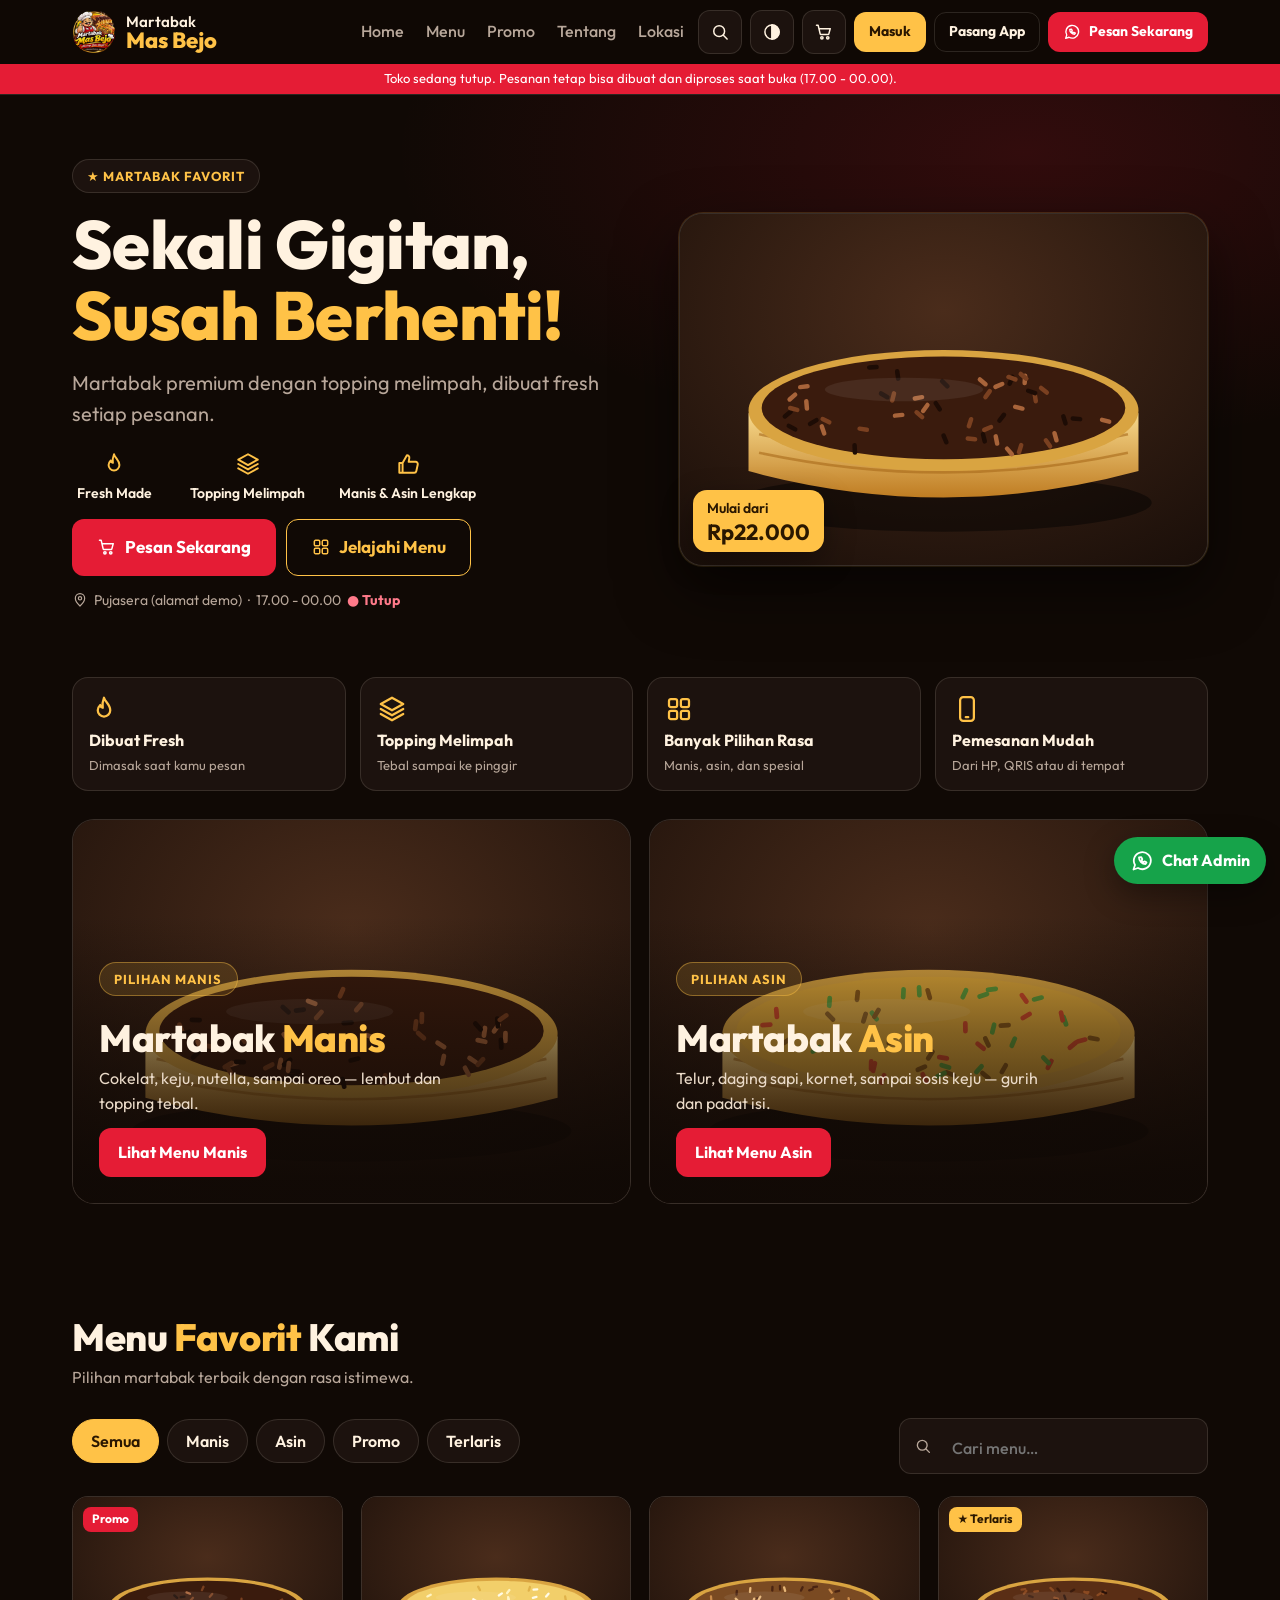
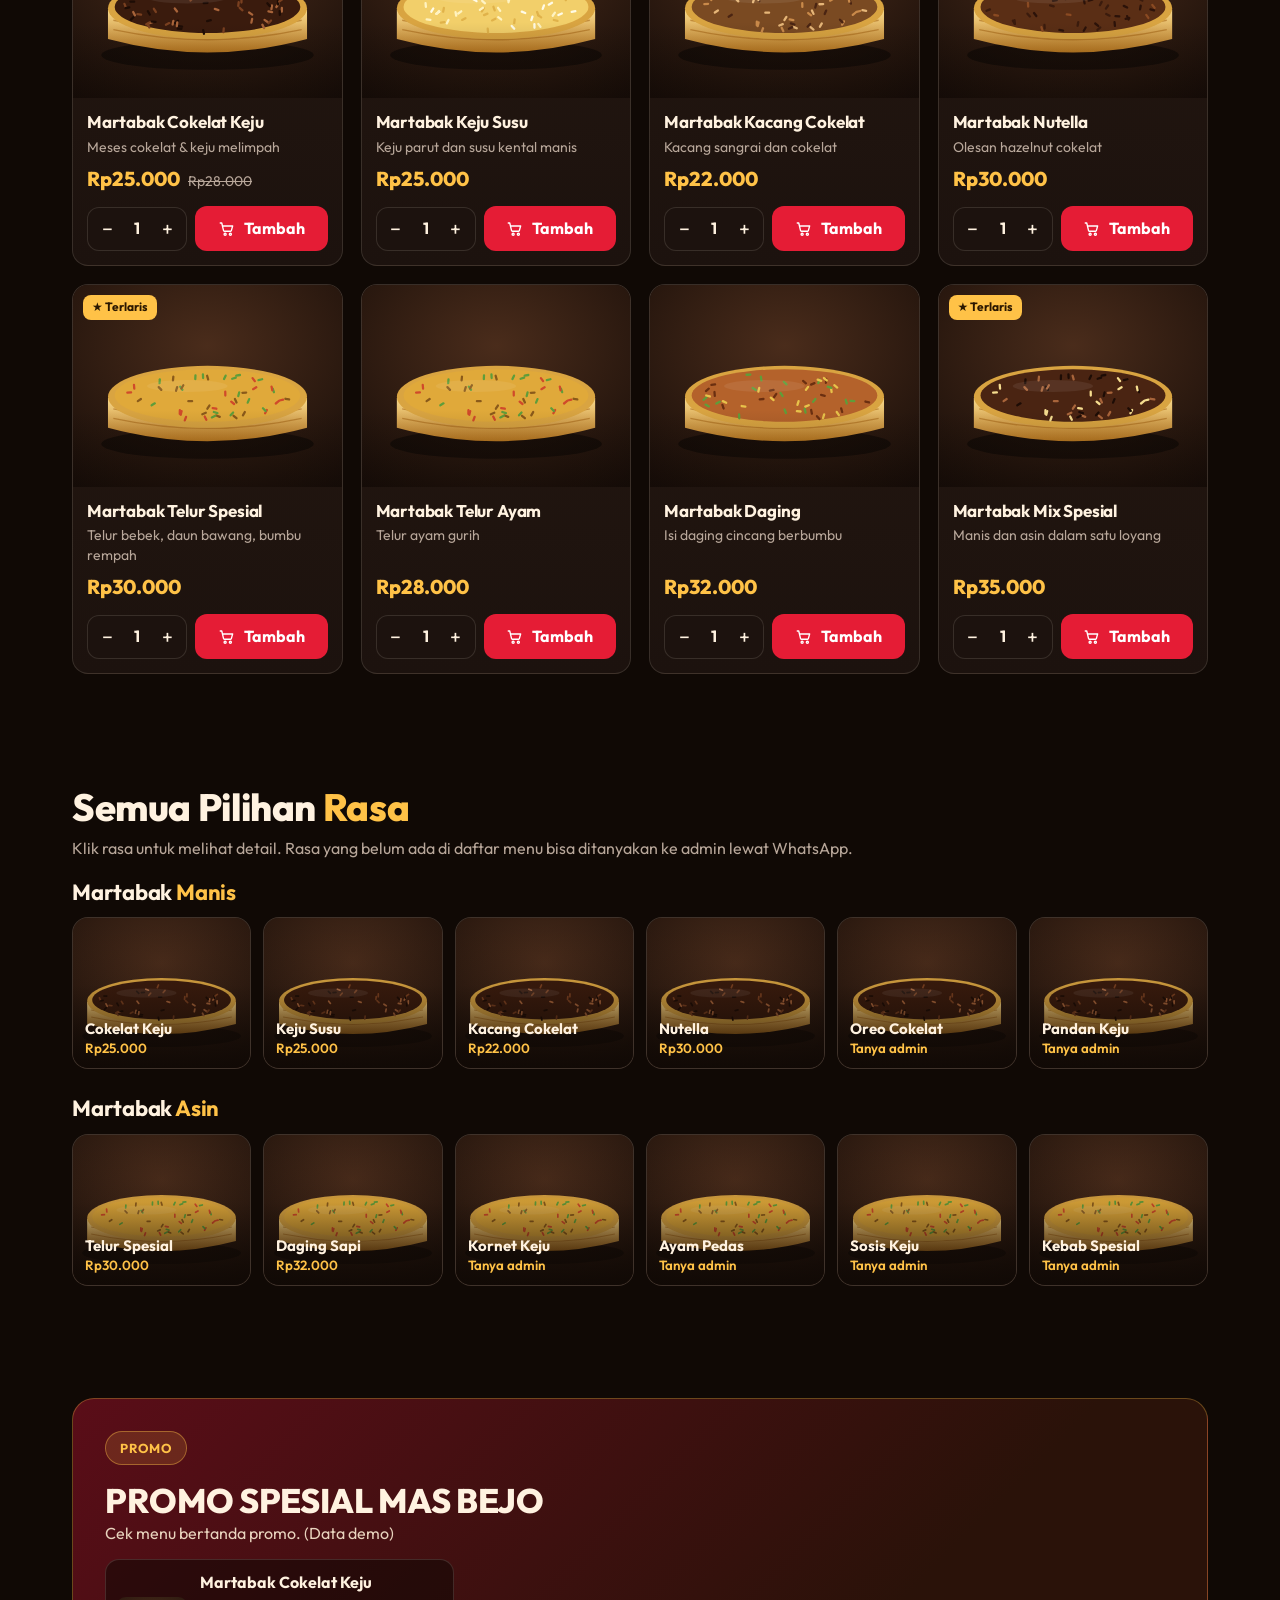
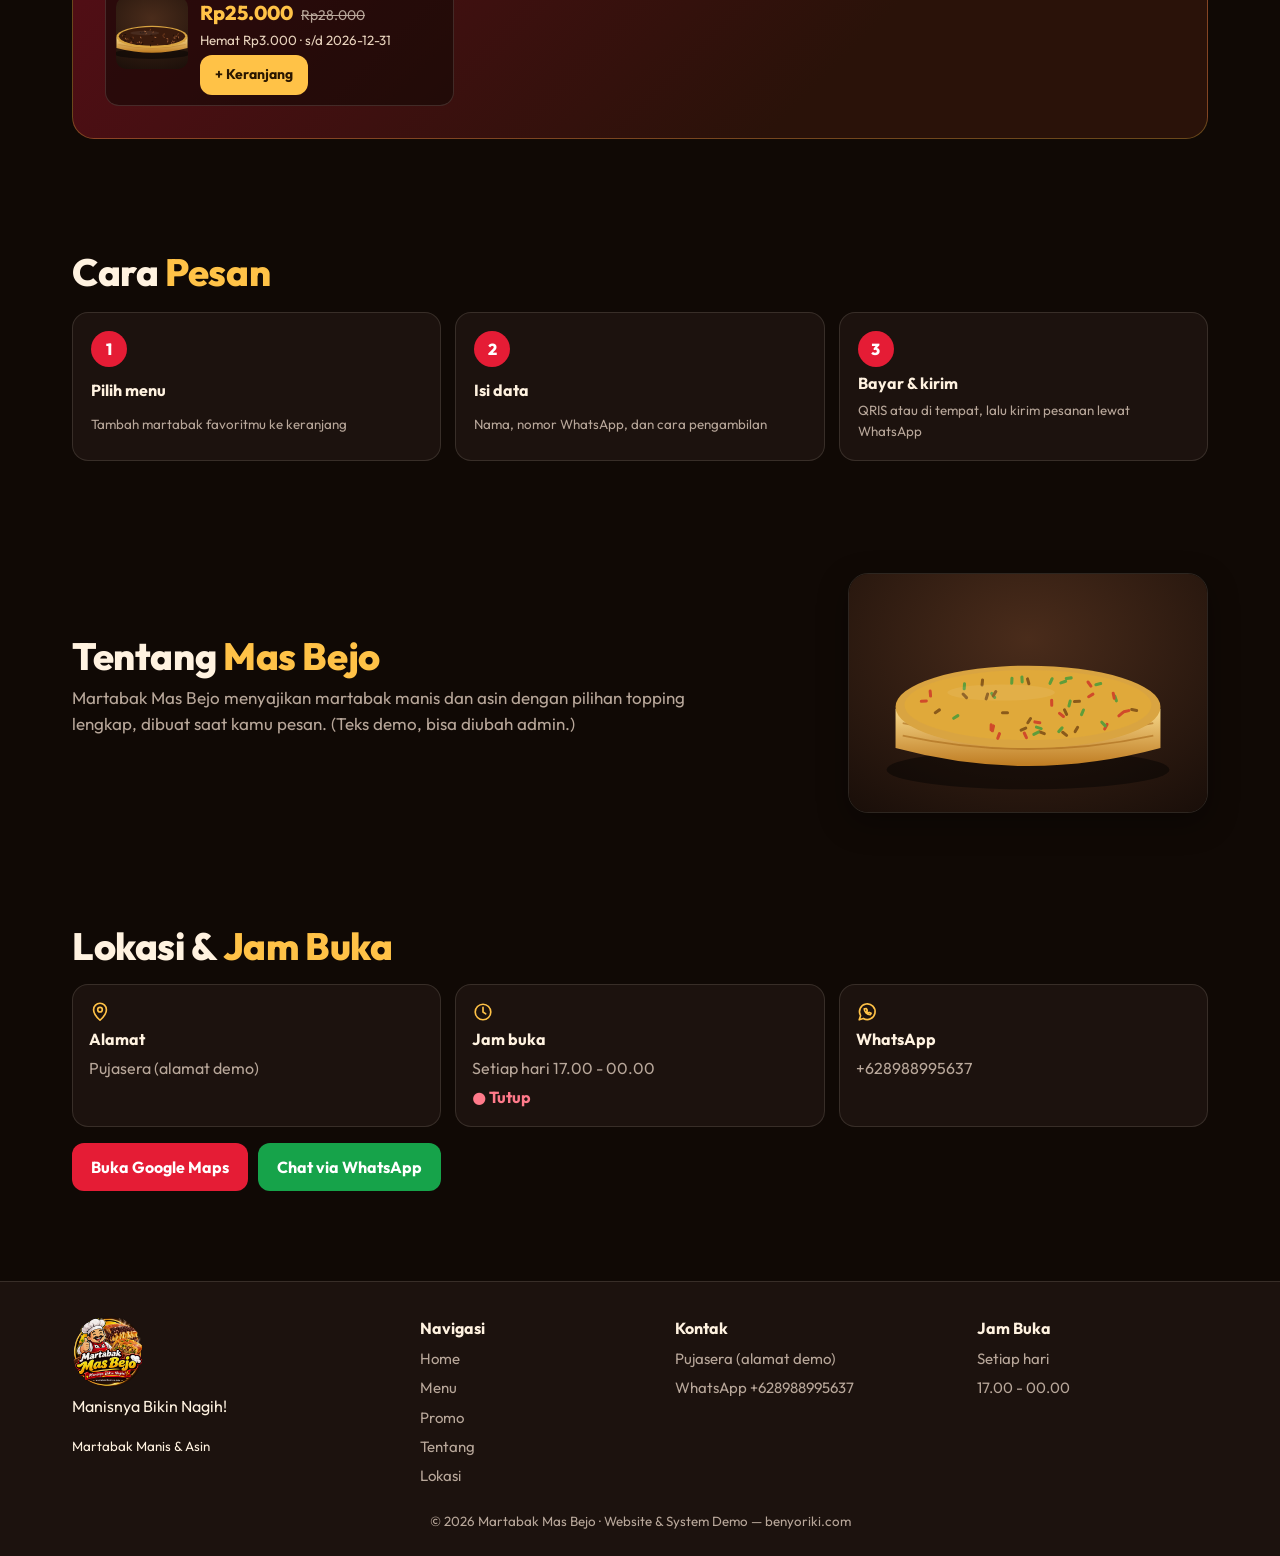
==== commit 94f27be8: "Add files via upload" ====
--- a/index.html
+++ b/index.html
@@ -1,41 +1,117 @@
 <!DOCTYPE html>
 <html lang="id"><head><meta charset="utf-8">
-<meta name="viewport" content="width=device-width,initial-scale=1"><meta name="theme-color" content="#e11d2e">
-<title>Martabak Mas Bejo — Manisnya Bikin Nagih!</title>
-<meta name="description" content="Martabak manis & asin topping melimpah, dibuat saat kamu pesan. Pesan online dari HP, bayar QRIS atau di tempat. Buka 17.00–00.00.">
-<link rel="canonical" href="https://benyoriki.github.io/Martabak/"><link rel="icon" href="favicon.png?v=9"><link rel="apple-touch-icon" href="icon-maskable.png"><link rel="manifest" href="manifest.json"><script>window.__dp=null;window.addEventListener('beforeinstallprompt',function(e){e.preventDefault();window.__dp=e})</script>
+<meta name="viewport" content="width=device-width,initial-scale=1,viewport-fit=cover"><meta name="theme-color" content="#100905">
+<title>Martabak Mas Bejo — Sekali Gigitan, Susah Berhenti!</title>
+<meta name="description" content="Martabak manis & asin premium, topping melimpah, dibuat fresh setiap pesanan. Pesan online dari HP, bayar QRIS atau di tempat. Buka 17.00–00.00.">
+<link rel="canonical" href="https://benyoriki.github.io/Martabak/"><link rel="icon" href="favicon.png?v=10"><link rel="apple-touch-icon" href="icon-maskable.png"><link rel="manifest" href="manifest.json">
+<script>window.__dp=null;window.addEventListener('beforeinstallprompt',function(e){e.preventDefault();window.__dp=e})</script>
 <meta property="og:type" content="website"><meta property="og:locale" content="id_ID"><meta property="og:url" content="https://benyoriki.github.io/Martabak/">
-<meta property="og:title" content="🔥 Martabak Mas Bejo — Manisnya Bikin Nagih!">
-<meta property="og:description" content="Topping melimpah, dibuat saat kamu pesan. Pilih menu, bayar QRIS / di tempat, langsung dari HP. Buka 17.00–00.00.">
-<meta property="og:image" content="https://benyoriki.github.io/Martabak/preview.jpg"><meta property="og:image:width" content="1200"><meta property="og:image:height" content="630">
-<meta name="twitter:card" content="summary_large_image"><meta name="twitter:image" content="https://benyoriki.github.io/Martabak/preview.jpg">
-<link rel="stylesheet" href="style.css?v=9"></head>
+<meta property="og:title" content="Martabak Mas Bejo — Sekali Gigitan, Susah Berhenti!">
+<meta property="og:description" content="Topping melimpah, dibuat fresh setiap pesanan. Pesan online, bayar QRIS / di tempat. Buka 17.00–00.00.">
+<meta property="og:image" content="https://benyoriki.github.io/Martabak/preview.jpg"><meta property="og:image:width" content="1200"><meta property="og:image:height" content="630"><meta name="twitter:card" content="summary_large_image"><meta name="twitter:image" content="https://benyoriki.github.io/Martabak/preview.jpg">
+<link rel="preconnect" href="https://fonts.googleapis.com"><link rel="preconnect" href="https://fonts.gstatic.com" crossorigin>
+<link rel="stylesheet" href="https://fonts.googleapis.com/css2?family=Outfit:wght@400;500;600;700;800&display=swap">
+<link rel="stylesheet" href="style.css?v=10"></head>
 <body data-page="shop">
-<div id="loader"><img src="logo.png" alt="" width="150" height="150"><p>Menyiapkan martabak panas…</p><div class="bar"><i></i></div></div>
-<header class="top"><a class="logo" href="#home"><img src="logo.png" alt="" width="44" height="44"><span><b>Martabak</b> <i>Mas Bejo</i></span></a>
-<nav id="nav"><a href="#home">Home</a><a href="#menu">Menu</a><a href="#promo">Promo</a><a href="#tentang">Tentang</a><a href="#lokasi">Lokasi</a></nav>
-<div class="acts"><button id="themeBtn" aria-label="Ganti tema">◐</button><button id="cartBtn" aria-label="Keranjang"><svg width="22" height="22" viewBox="0 0 24 24" fill="currentColor"><path d="M7 18a2 2 0 1 0 0 4 2 2 0 0 0 0-4zm10 0a2 2 0 1 0 0 4 2 2 0 0 0 0-4zM1 2v2h2l3.6 7.6-1.4 2.4A2 2 0 0 0 7 17h12v-2H7.4l1-1.8h7.5a2 2 0 0 0 1.7-1L21 5H5.2L4.3 2z"/></svg><span id="badge">0</span></button><button id="loginBtn" class="btn gold sm">Masuk</button><button class="btn inst sm" hidden>Pasang App</button><button id="burger" aria-label="Menu">☰</button></div></header>
+<svg width="0" height="0" style="position:absolute" aria-hidden="true"><defs>
+<symbol id="i-cart" viewBox="0 0 24 24"><path d="M3 4h2l2.4 10.2a1 1 0 0 0 1 .8h8.4a1 1 0 0 0 1-.8L19.5 8H6.2"/><circle cx="9.5" cy="19" r="1.4"/><circle cx="16.5" cy="19" r="1.4"/></symbol>
+<symbol id="i-search" viewBox="0 0 24 24"><circle cx="11" cy="11" r="6.5"/><path d="m16 16 4.5 4.5"/></symbol>
+<symbol id="i-flame" viewBox="0 0 24 24"><path d="M12 3c1 3.5 5 5.5 5 10a5 5 0 0 1-10 0c0-2 1-3.2 2-4.2.3 1.4 1 2 2 2.2C10.5 8 11 5.5 12 3z"/></symbol>
+<symbol id="i-layers" viewBox="0 0 24 24"><path d="m12 3 9 5-9 5-9-5z"/><path d="m3 12 9 5 9-5M3 16l9 5 9-5"/></symbol>
+<symbol id="i-thumb" viewBox="0 0 24 24"><path d="M7 11v9H4v-9zM7 11l4-7c1.5 0 2.5 1 2.2 2.6L12.6 10H19a2 2 0 0 1 2 2.4l-1.3 6A2 2 0 0 1 17.7 20H7"/></symbol>
+<symbol id="i-phone" viewBox="0 0 24 24"><rect x="6.5" y="2.5" width="11" height="19" rx="2.5"/><path d="M11 18.5h2"/></symbol>
+<symbol id="i-clock" viewBox="0 0 24 24"><circle cx="12" cy="12" r="8.5"/><path d="M12 7v5l3 2"/></symbol>
+<symbol id="i-wallet" viewBox="0 0 24 24"><rect x="3" y="6" width="18" height="13" rx="2.5"/><path d="M3 10h18M16.5 14.5h1.5"/></symbol>
+<symbol id="i-leaf" viewBox="0 0 24 24"><path d="M5 19c0-8 5-14 15-14 0 10-6 15-14 15"/><path d="M5 19 13 11"/></symbol>
+<symbol id="i-home" viewBox="0 0 24 24"><path d="m3 11 9-7 9 7"/><path d="M5.5 10v9.5h13V10"/></symbol>
+<symbol id="i-grid" viewBox="0 0 24 24"><rect x="4" y="4" width="6.5" height="6.5" rx="1.5"/><rect x="13.5" y="4" width="6.5" height="6.5" rx="1.5"/><rect x="4" y="13.5" width="6.5" height="6.5" rx="1.5"/><rect x="13.5" y="13.5" width="6.5" height="6.5" rx="1.5"/></symbol>
+<symbol id="i-tag" viewBox="0 0 24 24"><path d="M3 12V4h8l10 10-8 8z"/><circle cx="7.5" cy="8.5" r="1.3"/></symbol>
+<symbol id="i-pin" viewBox="0 0 24 24"><path d="M12 21s7-6.2 7-11.5a7 7 0 0 0-14 0C5 14.8 12 21 12 21z"/><circle cx="12" cy="9.5" r="2.5"/></symbol>
+<symbol id="i-chat" viewBox="0 0 24 24"><path d="M4 4h16a1.5 1.5 0 0 1 1.5 1.5v10A1.5 1.5 0 0 1 20 17H10l-5 4v-4H4a1.5 1.5 0 0 1-1.5-1.5v-10A1.5 1.5 0 0 1 4 4z"/></symbol>
+<symbol id="i-wa" viewBox="0 0 24 24"><path d="M3.5 20.5 5 16A8.5 8.5 0 1 1 8 19z"/><path d="M9 8.5c0 3.5 3 6.5 6.5 6.5l1-1.6-2-1-.9.7a4 4 0 0 1-2-2l.7-.9-1-2z"/></symbol>
+<symbol id="i-user" viewBox="0 0 24 24"><circle cx="12" cy="8" r="3.6"/><path d="M4.5 20c.8-4 3.8-6 7.5-6s6.7 2 7.5 6"/></symbol>
+<symbol id="i-menu" viewBox="0 0 24 24"><path d="M4 7h16M4 12h16M4 17h16"/></symbol>
+</defs></svg>
+
+<div id="loader"><img src="logo.png" alt="" width="120" height="120"><p>Menyiapkan martabak panas…</p><div class="bar"><i></i></div></div>
+
+<header class="top"><div class="in">
+ <a class="logo" href="#home"><img src="logo.png" alt="" width="44" height="44"><span><b>Martabak</b> <i data-s="name2">Mas Bejo</i></span></a>
+ <nav id="nav" aria-label="Navigasi utama"><a href="#home">Home</a><a href="#menu">Menu</a><a href="#promo">Promo</a><a href="#tentang">Tentang</a><a href="#lokasi">Lokasi</a><button class="btn gold sm loginB only-m" type="button">Masuk Admin</button><button class="btn inst sm only-m" hidden>Pasang Aplikasi</button></nav>
+ <div class="acts">
+  <button id="searchBtn" class="ib" aria-label="Cari menu"><svg class="ico" width="20" height="20"><use href="#i-search"/></svg></button>
+  <button id="themeBtn" class="ib" aria-label="Ganti tema"><svg class="ico" width="20" height="20" viewBox="0 0 24 24"><circle cx="12" cy="12" r="8.5"/><path d="M12 3.5v17" /><path d="M12 3.5a8.5 8.5 0 0 1 0 17z" fill="currentColor"/></svg></button>
+  <button class="ib cartOpen" aria-label="Buka keranjang"><svg class="ico" width="20" height="20"><use href="#i-cart"/></svg><span class="cbadge" hidden>0</span></button>
+  <button class="btn gold sm loginB only-d" type="button">Masuk</button>
+  <button class="btn inst sm only-d" hidden>Pasang App</button>
+  <a class="btn red sm wa only-d"><svg class="ico" width="18" height="18"><use href="#i-wa"/></svg>Pesan Sekarang</a>
+  <button id="burger" class="ib" aria-label="Menu" aria-expanded="false" aria-controls="nav"><svg class="ico" width="22" height="22"><use href="#i-menu"/></svg></button>
+ </div></div>
+ <div id="closedBar" class="closed-bar" hidden>Toko sedang tutup. Pesanan tetap bisa dibuat dan diproses saat buka (<span data-s="hours"></span>).</div>
+</header>
+
 <main>
-<section id="home" class="hero"><div><h1><span class="w">Martabak</span> <span class="y" data-s="name2">Mas Bejo</span></h1>
-<h2>Martabak Manis & Asin</h2><p>Rasa istimewa, topping melimpah, dibuat saat kamu pesan.</p>
-<p class="tag" data-s="tagline"></p>
-<p class="meta"><b>Lokasi:</b> <span data-s="address"></span><br><b>Buka:</b> <span data-s="hours"></span> <span id="status"></span></p>
-<div class="row"><a class="btn green wa" target="_blank" rel="noopener">Pesan via WhatsApp</a><a class="btn red" href="#menu">Lihat Menu</a><button class="btn gold inst" hidden>Pasang Aplikasi</button></div></div>
-<div class="pic"><img id="heroImg" class="hi" alt="Martabak manis dan martabak telur" width="600" height="450"><img class="bl" src="logo.png" alt="" width="110" height="110"><span class="pill p1">Topping Melimpah</span><span class="pill p2">Dibuat Saat Dipesan</span></div></section>
-<section class="feat"><div><span>★</span><b>Bahan Berkualitas</b></div><div><span>✦</span><b>Banyak Pilihan Rasa</b></div><div><span>✆</span><b>Pesan Mudah via HP</b></div><div><span>▦</span><b>QRIS / Bayar di Tempat</b></div></section>
-<div class="tick"><div>★ Manisnya Bikin Nagih ★ Topping Melimpah ★ Dibuat Saat Kamu Pesan ★ Bayar QRIS / di Tempat ★ Manisnya Bikin Nagih ★ Topping Melimpah ★ Dibuat Saat Kamu Pesan ★ Bayar QRIS / di Tempat</div></div>
-<section id="menu"><h2>Menu Favorit</h2>
-<div class="row"><div id="cats" class="row"></div><input id="q" type="search" placeholder="Cari menu…" aria-label="Cari menu"></div>
-<div id="grid" class="grid"></div></section>
-<section class="how"><h2>Cara Pesan</h2><ol><li><b>Pilih menu</b>Tambah ke keranjang</li><li><b>Isi data</b>Nama dan nomor HP</li><li><b>Bayar</b>QRIS atau di tempat</li></ol></section>
-<section id="promo" class="promo"><h2 data-s="promoTitle"></h2><p data-s="promoText"></p><div id="promoList" class="pl2"></div><small>Data demo — atur harga promo & tanggal di dasbor admin.</small></section>
-<section id="tentang"><h2>Tentang Kami</h2><p data-s="about"></p></section>
-<section id="lokasi"><h2>Lokasi & Jam Buka</h2><p><span data-s="address"></span></p><p>Setiap hari <span data-s="hours"></span></p><p>WhatsApp +<span data-s="wa"></span></p><a id="maps" class="btn red" target="_blank" rel="noopener">Buka Google Maps</a></section>
+<section id="home" class="hero"><div class="in hg">
+ <div class="ht">
+  <span class="eyebrow">★ Martabak Favorit</span>
+  <h1>Sekali Gigitan, <em>Susah Berhenti!</em></h1>
+  <p class="lead">Martabak premium dengan topping melimpah, dibuat fresh setiap pesanan.</p>
+  <ul class="hl"><li><svg class="ico" width="26" height="26"><use href="#i-flame"/></svg>Fresh Made</li><li><svg class="ico" width="26" height="26"><use href="#i-layers"/></svg>Topping Melimpah</li><li><svg class="ico" width="26" height="26"><use href="#i-thumb"/></svg>Manis &amp; Asin Lengkap</li></ul>
+  <div class="row"><a class="btn red lg" href="#menu"><svg class="ico" width="20" height="20"><use href="#i-cart"/></svg>Pesan Sekarang</a><a class="btn ghost lg" href="#menu"><svg class="ico" width="20" height="20"><use href="#i-grid"/></svg>Jelajahi Menu</a></div>
+  <p class="meta"><svg class="ico" width="16" height="16"><use href="#i-pin"/></svg><span data-s="address"></span> · <span data-s="hours"></span> <b class="status"></b></p>
+ </div>
+ <div class="pic"><img id="heroImg" alt="Martabak manis dengan topping cokelat dan keju" width="1200" height="800" fetchpriority="high" decoding="async"><span class="from" id="fromWrap">Mulai dari <b id="fromPrice"></b></span></div>
+</div></section>
+
+<section class="feat"><div class="in fg4">
+ <div><svg class="ico" width="30" height="30"><use href="#i-flame"/></svg><b>Dibuat Fresh</b><small>Dimasak saat kamu pesan</small></div>
+ <div><svg class="ico" width="30" height="30"><use href="#i-layers"/></svg><b>Topping Melimpah</b><small>Tebal sampai ke pinggir</small></div>
+ <div><svg class="ico" width="30" height="30"><use href="#i-grid"/></svg><b>Banyak Pilihan Rasa</b><small>Manis, asin, dan spesial</small></div>
+ <div><svg class="ico" width="30" height="30"><use href="#i-phone"/></svg><b>Pemesanan Mudah</b><small>Dari HP, QRIS atau di tempat</small></div>
+</div></section>
+
+<section class="sec sh-sec"><div class="in sh2">
+ <article class="sh"><img src="img/hero.webp" alt="Martabak manis cokelat dan keju" width="1200" height="800" loading="lazy" data-kind="choco"><div class="shc"><span class="eyebrow gold">Pilihan Manis</span><h2>Martabak <em>Manis</em></h2><p>Cokelat, keju, nutella, sampai oreo — lembut dan topping tebal.</p><button class="btn red" data-cat="Manis">Lihat Menu Manis</button></div></article>
+ <article class="sh"><img src="img/asin-hero.webp" alt="Martabak asin isi telur dan daging" width="1200" height="800" loading="lazy" data-kind="egg"><div class="shc"><span class="eyebrow gold">Pilihan Asin</span><h2>Martabak <em>Asin</em></h2><p>Telur, daging sapi, kornet, sampai sosis keju — gurih dan padat isi.</p><button class="btn red" data-cat="Asin">Lihat Menu Asin</button></div></article>
+</div></section>
+<section id="menu" class="sec"><div class="in">
+ <h2 class="st">Menu <em>Favorit</em> Kami</h2><p class="sub">Pilihan martabak terbaik dengan rasa istimewa.</p>
+ <div class="tools"><div id="cats" class="cats" role="group" aria-label="Kategori menu"></div><label class="search"><svg class="ico" width="18" height="18"><use href="#i-search"/></svg><input id="q" type="search" placeholder="Cari menu…" aria-label="Cari menu" autocomplete="off"></label></div>
+ <div id="grid" class="grid"></div>
+</div></section>
+
+<section class="sec" id="rasa"><div class="in"><h2 class="st">Semua Pilihan <em>Rasa</em></h2><p class="sub">Klik rasa untuk melihat detail. Rasa yang belum ada di daftar menu bisa ditanyakan ke admin lewat WhatsApp.</p><div id="gallery" class="gal"></div></div></section>
+<section id="promo" class="sec promo"><div class="in"><div class="pbox">
+ <div><span class="eyebrow gold">Promo</span><h2 data-s="promoTitle"></h2><p data-s="promoText"></p></div>
+ <p id="promoEmpty" class="mu" hidden>Belum ada promo aktif saat ini. Cek lagi nanti ya!</p>
+ <div id="promoList" class="pl2"></div>
+</div></div></section>
+
+<section class="sec how"><div class="in"><h2 class="st">Cara <em>Pesan</em></h2>
+ <ol class="steps3"><li><span>1</span><b>Pilih menu</b><small>Tambah martabak favoritmu ke keranjang</small></li><li><span>2</span><b>Isi data</b><small>Nama, nomor WhatsApp, dan cara pengambilan</small></li><li><span>3</span><b>Bayar &amp; kirim</b><small>QRIS atau di tempat, lalu kirim pesanan lewat WhatsApp</small></li></ol></div></section>
+
+<section id="tentang" class="sec"><div class="in about"><div><h2 class="st">Tentang <em>Mas Bejo</em></h2><p data-s="about"></p></div>
+ <img src="img/asin-hero.webp" alt="Martabak asin Mas Bejo" width="1200" height="800" loading="lazy" data-kind="egg"></div></section>
+
+<section id="lokasi" class="sec"><div class="in"><h2 class="st">Lokasi &amp; <em>Jam Buka</em></h2>
+ <div class="loc"><div><svg class="ico" width="22" height="22"><use href="#i-pin"/></svg><b>Alamat</b><span data-s="address"></span></div>
+ <div><svg class="ico" width="22" height="22"><use href="#i-clock"/></svg><b>Jam buka</b><span>Setiap hari <span data-s="hours"></span></span><span class="status"></span></div>
+ <div><svg class="ico" width="22" height="22"><use href="#i-wa"/></svg><b>WhatsApp</b><span>+<span data-s="wa"></span></span></div></div>
+ <div class="row"><a id="maps" class="btn red" target="_blank" rel="noopener">Buka Google Maps</a><a class="btn green wa">Chat via WhatsApp</a></div></div></section>
 </main>
-<footer><div class="fg"><div><img src="logo.png" alt="Martabak Mas Bejo" width="84" height="84"><p data-s="tagline"></p><small>Martabak Manis & Asin</small></div><div><b>Navigasi</b><a href="#home">Home</a><a href="#menu">Menu</a><a href="#promo">Promo</a><a href="#tentang">Tentang</a><a href="#lokasi">Lokasi</a></div><div><b>Kontak</b><span data-s="address"></span><a class="wa" target="_blank" rel="noopener">WhatsApp +<span data-s="wa" style="display:inline"></span></a></div><div><b>Jam Buka</b><span>Setiap hari</span><span data-s="hours"></span></div></div><small>© 2026 Martabak Mas Bejo · Website & System Demo — benyoriki.com</small></footer>
-<button id="cartBar" class="cbar" hidden><span id="cartTot"></span><b>Lihat Pesanan</b></button>
-<button id="chatBtn" class="fab" aria-label="Chat admin"><svg viewBox="0 0 24 24" width="26" height="26" fill="#fff" aria-hidden="true"><path d="M4 3h16a2 2 0 0 1 2 2v10a2 2 0 0 1-2 2H10l-5 4v-4H4a2 2 0 0 1-2-2V5a2 2 0 0 1 2-2z"/><circle cx="8" cy="10" r="1.4" fill="#128c4a"/><circle cx="12" cy="10" r="1.4" fill="#128c4a"/><circle cx="16" cy="10" r="1.4" fill="#128c4a"/></svg><span>Chat Admin</span></button>
-<dialog id="cartD"><button class="x" data-close aria-label="Tutup">✕</button><ol id="steps"><li>Keranjang</li><li>Data</li><li>Bayar</li><li>Selesai</li></ol><div id="stepBody"></div></dialog>
-<dialog id="loginD"><button class="x" data-close aria-label="Tutup">✕</button><h3>Masuk Admin</h3><p class="info">Mode demo — bukan sistem keamanan produksi.</p><form id="loginF"><label>Email<input name="e" type="email" required placeholder="admin@masbejo.demo" autocomplete="username"></label><label>Password<input name="p" type="password" required autocomplete="current-password"></label><button class="btn red">Masuk</button></form><button id="demoBtn" class="btn gold" type="button">Coba Akun Demo</button><button class="btn inst" type="button" hidden>Pasang Aplikasi</button><button class="btn chip" type="button" data-close>‹ Kembali</button></dialog>
-<dialog id="chatD"><button class="x" data-close aria-label="Tutup">✕</button><h3>Chat Admin</h3><p class="info">Online · balas cepat lewat WhatsApp</p><form id="chatF"><label>Nama<input name="name" required></label><label>Nomor HP<input name="phone" type="tel" required></label><label>Pesan<textarea name="text" required maxlength="300"></textarea></label><div class="row"><button class="btn red">Kirim</button><a id="chatWa" class="btn green" target="_blank" rel="noopener">Kirim ke WhatsApp</a></div></form><p id="chatOk" hidden></p><small>Demo: pesan tersimpan di browser ini saja.</small></dialog>
-<script src="script.js?v=9"></script></body></html>
+
+<footer><div class="in"><div class="fg"><div><img src="logo.png" alt="Martabak Mas Bejo" width="72" height="72" loading="lazy"><p data-s="tagline"></p><small>Martabak Manis &amp; Asin</small></div>
+<div><b>Navigasi</b><a href="#home">Home</a><a href="#menu">Menu</a><a href="#promo">Promo</a><a href="#tentang">Tentang</a><a href="#lokasi">Lokasi</a></div>
+<div><b>Kontak</b><span data-s="address"></span><a class="wa">WhatsApp +<span data-s="wa"></span></a></div>
+<div><b>Jam Buka</b><span>Setiap hari</span><span data-s="hours"></span></div></div>
+<small class="copy">© 2026 Martabak Mas Bejo · Website &amp; System Demo — benyoriki.com</small></div></footer>
+
+<nav class="bnav" aria-label="Navigasi bawah"><a href="#home" class="on"><svg class="ico" width="22" height="22"><use href="#i-home"/></svg>Home</a><a href="#menu"><svg class="ico" width="22" height="22"><use href="#i-grid"/></svg>Menu</a><a href="#promo"><svg class="ico" width="22" height="22"><use href="#i-tag"/></svg>Promo</a><a href="#cart" class="cartOpen"><svg class="ico" width="22" height="22"><use href="#i-cart"/></svg>Keranjang<span class="cbadge" hidden>0</span></a><a href="#lokasi"><svg class="ico" width="22" height="22"><use href="#i-pin"/></svg>Lokasi</a></nav>
+<button id="cartBar" class="cbar" hidden><span id="cartTot"></span><b>Lihat Pesanan ›</b></button>
+<button id="chatBtn" class="fab" aria-label="Chat admin"><svg class="ico" width="24" height="24"><use href="#i-wa"/></svg><span>Chat Admin</span></button>
+
+<dialog id="cartD" aria-label="Keranjang dan checkout"><div class="dc" id="cartC"><button class="x" data-close aria-label="Tutup">✕</button><ol id="steps"><li>Keranjang</li><li>Data</li><li>Bayar</li><li>Selesai</li></ol><div id="stepBody"></div></div></dialog>
+<dialog id="prodD" aria-label="Detail menu"><div class="dc" id="prodC"></div></dialog>
+<dialog id="loginD"><div class="dc"><button class="x" data-close aria-label="Tutup">✕</button><h3>Masuk Admin</h3><p class="info">Mode demo — login ini berjalan di browser dan bukan sistem keamanan produksi.</p><form id="loginF"><label>Email<input name="e" type="email" required placeholder="admin@masbejo.demo" autocomplete="username"></label><label>Password<input name="p" type="password" required autocomplete="current-password"></label><button class="btn red wide">Masuk</button></form><button id="demoBtn" class="btn gold wide" type="button">Coba Akun Demo</button><button class="chip wide" type="button" data-close>‹ Kembali</button></div></dialog>
+<dialog id="chatD" aria-label="Chat admin"><div class="dc"><button class="x" data-close aria-label="Tutup">✕</button><h3>Chat Admin</h3><p class="info">Online · balas cepat lewat WhatsApp</p><form id="chatF"><label>Nama<input name="name" required maxlength="60" autocomplete="name"></label><label>Nomor HP<input name="phone" type="tel" required inputmode="tel" autocomplete="tel"></label><label>Pesan<textarea name="text" required maxlength="300" rows="3"></textarea></label><div class="row"><button class="btn red grow">Kirim</button><a id="chatWa" class="btn green grow" target="_blank" rel="noopener">Kirim ke WhatsApp</a></div></form><p id="chatOk" class="okline" hidden></p><small class="mu">Tombol "Kirim" menyimpan pesan di browser ini saja. Untuk balasan, gunakan "Kirim ke WhatsApp".</small></div></dialog>
+<script src="script.js?v=10"></script></body></html>
--- a/style.css
+++ b/style.css
@@ -1,110 +1,142 @@
-:root{--bg:#120c08;--bg2:#1e1510;--tx:#fff;--mu:#c9b8a8;--y:#ffc21a;--r:#e11d2e;--g:#16a34a;--card:#1e1510;--bd:#3a2a20}
-[data-theme=light]{--bg:#fffaf0;--bg2:#fff;--tx:#1a1008;--mu:#6b5a4a;--card:#fff;--bd:#eadfcf}
-*{box-sizing:border-box}html{scroll-behavior:smooth}
-body{margin:0;background:var(--bg);color:var(--tx);font:16px/1.5 "Trebuchet MS",system-ui,sans-serif;overflow-x:hidden}
-img{max-width:100%;display:block}h2{font-family:Georgia,serif;margin:.2em 0}
-.top{position:sticky;top:0;z-index:20;display:flex;align-items:center;gap:12px;padding:10px 4vw;background:var(--bg);border-bottom:1px solid var(--bd);backdrop-filter:blur(8px)}
-.logo,footer b{font:900 22px Georgia,serif;color:var(--tx);text-decoration:none;margin-right:auto}
-.logo i,footer i,.y{color:var(--y);font-style:normal;text-shadow:0 2px 0 var(--r)}
-nav{display:flex;gap:18px}nav a{color:var(--tx);text-decoration:none}nav a:hover{color:var(--y)}
-.acts{display:flex;gap:8px;align-items:center}#burger{display:none}
-button{font:inherit;cursor:pointer}.acts button,.x{background:var(--bg2);color:var(--tx);border:1px solid var(--bd);border-radius:10px;min-width:44px;height:44px;position:relative}
-#badge{position:absolute;top:-6px;right:-6px;background:var(--r);color:#fff;border-radius:99px;font-size:12px;padding:0 6px}
-.btn{display:inline-block;border:0;border-radius:12px;padding:12px 20px;font-weight:700;color:#fff;text-decoration:none;text-align:center}
-.red{background:var(--r)}.green{background:var(--g)}
-section{padding:40px 5vw;max-width:1280px;margin:auto}
-.hero{display:grid;grid-template-columns:1fr 1fr;gap:30px;align-items:center}
-.hero h1{font:900 clamp(40px,7vw,76px)/1 Georgia,serif;margin:0}.w{color:var(--tx)}.hero h2{color:var(--mu)}
-.tag{font:italic 700 22px Georgia;color:var(--y)}.meta{color:var(--mu)}#status{color:var(--y)}
-.row{display:flex;gap:10px;flex-wrap:wrap;margin:12px 0}
-.hero img{border-radius:24px;aspect-ratio:4/3;object-fit:cover;width:100%;box-shadow:0 20px 50px #0008}
-.feat{display:grid;grid-template-columns:repeat(4,1fr);gap:12px}.feat div{background:var(--card);border:1px solid var(--bd);border-radius:16px;padding:16px;text-align:center}.feat b{display:block}
-.chip{border:1px solid var(--bd);background:var(--bg2);color:var(--tx);border-radius:99px;padding:8px 16px}.chip.on{background:var(--y);color:#000;border-color:var(--y)}
-input,textarea,select{width:100%;padding:10px;border-radius:10px;border:1px solid var(--bd);background:var(--bg2);color:var(--tx);font:inherit}#q{max-width:240px;margin-left:auto}
-.grid{display:grid;grid-template-columns:repeat(auto-fill,minmax(230px,1fr));gap:16px}
-.card{position:relative;background:var(--card);border:1px solid var(--bd);border-radius:18px;overflow:hidden;display:flex;flex-direction:column;box-shadow:0 8px 24px #0003}
-.card img{aspect-ratio:4/3;object-fit:cover;width:100%}.card>div{padding:12px;display:flex;flex-direction:column;gap:6px;flex:1}.card p{margin:0;color:var(--mu);font-size:14px}
-.price{font-weight:800;color:var(--y);font-size:18px}.price s{color:var(--mu);font-size:14px;font-weight:400}
-.badge{position:absolute;top:8px;left:8px;background:var(--r);color:#fff;border-radius:8px;padding:2px 8px;font-size:13px;font-weight:700}
-.promo{background:linear-gradient(135deg,var(--r),#7a0d16);color:#fff;border-radius:24px;text-align:center;margin:20px auto}
-.fab{position:fixed;right:16px;bottom:16px;width:56px;height:56px;border-radius:50%;border:0;background:var(--g);font-size:26px;z-index:15;box-shadow:0 6px 18px #0006}
-footer{text-align:center;padding:30px 5vw;border-top:1px solid var(--bd);color:var(--mu)}footer a{color:var(--y)}
-dialog{width:min(480px,94vw);max-height:90vh;overflow:auto;background:var(--bg2);color:var(--tx);border:1px solid var(--bd);border-radius:18px}dialog::backdrop{background:#000a}
-.x{position:absolute;right:10px;top:10px}label{display:block;margin:8px 0;font-size:14px}fieldset{border:1px solid var(--bd);border-radius:10px;margin:8px 0}.r{display:flex;gap:8px;align-items:center}.r input{width:auto}
-.li{display:flex;gap:8px;align-items:center;justify-content:space-between;padding:6px 0;border-bottom:1px solid var(--bd)}.li button{width:32px;height:32px;border-radius:8px;border:1px solid var(--bd);background:var(--bg);color:var(--tx)}
-.tot{display:flex;justify-content:space-between;font-size:18px}.qris{max-width:240px;margin:auto;border-radius:12px}.ph{border:2px dashed var(--bd);padding:20px;text-align:center;color:var(--mu)}
-@media(max-width:820px){.hero{grid-template-columns:1fr}.feat{grid-template-columns:1fr 1fr}.hide-s{display:none}#burger{display:block}
-nav{display:none;position:absolute;top:100%;left:0;right:0;flex-direction:column;background:var(--bg);padding:12px 5vw;border-bottom:1px solid var(--bd)}nav.open{display:flex}#q{max-width:none;margin:0;flex:1}.grid{grid-template-columns:1fr 1fr;gap:10px}}
-@media(max-width:420px){.grid{grid-template-columns:1fr}}
-/* v2 */
-.top{backdrop-filter:none}.logo{display:flex;align-items:center;gap:8px;margin-right:auto}.logo img{border-radius:50%}
-.btn.sm{padding:8px 12px;font-size:14px;height:44px}.gold{background:linear-gradient(180deg,#ffd54a,#ffb300);color:#2a1700}.btn[hidden]{display:none}
-#loader{position:fixed;top:0;left:0;right:0;bottom:0;z-index:99;background:radial-gradient(circle at 50% 40%,#3a1d0c,#120c08 70%);display:flex;flex-direction:column;align-items:center;justify-content:center;gap:14px;color:#fff;transition:opacity .4s}
-#loader.off{opacity:0}#loader img{animation:pop 1s ease-in-out infinite alternate}.bar{width:200px;height:6px;border-radius:9px;background:#3a2a20;overflow:hidden}.bar i{display:block;height:100%;background:linear-gradient(90deg,#ffc21a,#e11d2e);animation:ld 3s linear forwards}
-@keyframes ld{from{width:0}to{width:100%}}@keyframes pop{to{transform:scale(1.07)}}
-.hero{background:radial-gradient(ellipse at 80% 40%,rgba(255,194,26,.18),transparent 62%)}
-.pic{position:relative}.hi{border:3px solid var(--y)}.bl{position:absolute;right:-6px;bottom:-16px;width:96px;height:96px;filter:drop-shadow(0 6px 10px #0008)}
-.feat span{display:grid;place-items:center;width:56px;height:56px;margin:0 auto 8px;border:2px solid var(--y);border-radius:50%;font-size:26px;color:var(--y)}
-.card:hover{border-color:var(--y)}#status{color:var(--y);font-weight:700;white-space:nowrap}
-.fab{width:auto;border-radius:30px;padding:0 20px;color:#fff;font-weight:700}footer img{margin:0 auto 8px;border-radius:50%}
-.toast{position:fixed;left:50%;bottom:84px;transform:translateX(-50%);background:var(--g);color:#fff;padding:10px 18px;border-radius:30px;z-index:60;font-weight:700;box-shadow:0 6px 18px #0006;max-width:90vw}
-#steps{display:flex;gap:4px;list-style:none;padding:0;margin:0 44px 14px 0}#steps li{flex:1;font-size:12px;text-align:center;padding:6px 2px;border-bottom:3px solid var(--bd);color:var(--mu)}#steps li.on{border-color:var(--y);color:var(--tx);font-weight:700}#steps li.ok{border-color:var(--g)}
-.opt{display:flex;gap:10px;align-items:center;border:2px solid var(--bd);border-radius:14px;padding:12px;margin:8px 0;cursor:pointer}.opt.on{border-color:var(--y);background:rgba(255,194,26,.1)}.opt input{width:auto}
-.info{background:rgba(255,194,26,.12);border-radius:10px;padding:8px 12px;font-size:14px}.okbox{display:flex;flex-direction:column;align-items:center;background:var(--g);color:#fff;border-radius:14px;padding:14px;margin-bottom:8px}.okbox b{font-size:20px}
-@media(max-width:480px){.logo span{display:none}.top{gap:6px}.btn.inst{display:none}.acts{gap:5px}}
-@media(prefers-reduced-motion:reduce){*{animation:none!important}}
-body[data-page=admin]{display:block}#app{display:grid;grid-template-columns:210px 1fr;min-height:100vh}
-aside{background:#000;color:#fff;padding:16px;display:flex;flex-direction:column;gap:8px;position:sticky;top:0;height:100vh}
-aside nav{display:flex;flex-direction:column;gap:4px}aside nav button{background:0;border:0;color:#fff;text-align:left;padding:10px;border-radius:10px}aside nav button.on{background:var(--r)}
-#main{padding:20px;min-width:0}#login{display:grid;place-items:center;min-height:100vh}#lf{background:var(--bg2);padding:24px;border-radius:18px;width:min(360px,92vw);border:1px solid var(--bd)}
-.demo{background:var(--y);color:#000;padding:6px 10px;border-radius:8px;font-size:13px}
-.stats{display:grid;grid-template-columns:repeat(auto-fill,minmax(150px,1fr));gap:10px;margin:12px 0}.stats div{background:var(--card);border:1px solid var(--bd);border-radius:14px;padding:12px}.stats b{display:block;font-size:22px;color:var(--y)}
-.tw{overflow-x:auto}table{border-collapse:collapse;width:100%;min-width:640px}th,td{padding:8px;border-bottom:1px solid var(--bd);text-align:left;vertical-align:top;font-size:14px}
-form.f{display:grid;grid-template-columns:repeat(auto-fit,minmax(200px,1fr));gap:8px;background:var(--card);padding:12px;border-radius:14px;border:1px solid var(--bd);margin-bottom:14px}
-.thumb{width:48px;height:36px;object-fit:cover;border-radius:6px}.sm{padding:6px 10px;font-size:13px;border-radius:8px}
-@media(max-width:820px){#app{grid-template-columns:1fr}aside{position:static;height:auto;flex-direction:row;flex-wrap:wrap}aside nav{flex-direction:row;flex-wrap:wrap}}
-/* v3 */
-img{height:auto}.hero .hi,.card img{height:auto}
-.hero .pic .bl{position:absolute;right:-4px;bottom:-18px;width:92px;height:92px;aspect-ratio:1;border:0;border-radius:0;box-shadow:none}
-.hero h1 span{display:block}.hero h1{letter-spacing:-1px}
-.y{background:linear-gradient(180deg,#ffe27a,#ffb300);-webkit-background-clip:text;background-clip:text;-webkit-text-fill-color:transparent;text-shadow:none;filter:drop-shadow(0 3px 0 #e11d2e)}
-.hero{background:radial-gradient(ellipse at 85% 35%,rgba(255,194,26,.22),transparent 60%),radial-gradient(circle at 5% 90%,rgba(225,29,46,.18),transparent 45%)}
-.pill{position:absolute;background:rgba(18,12,8,.88);color:#fff;border:1px solid var(--y);border-radius:30px;padding:6px 14px;font-size:13px;font-weight:700}.p1{left:6px;top:14px}.p2{left:14px;bottom:-12px}
-.tick{overflow:hidden;background:var(--r);color:#fff;font-weight:700;white-space:nowrap;padding:8px 0;margin:14px 0}.tick div{display:inline-block;padding-left:100%;animation:mq 30s linear infinite}@keyframes mq{to{transform:translateX(-100%)}}
-section>h2:after{content:"";display:block;width:56px;height:4px;border-radius:4px;background:linear-gradient(90deg,var(--y),var(--r));margin-top:6px}.promo h2:after{margin:6px auto 0}
-.card img{transition:transform .3s}.card:hover img{transform:scale(1.05)}
-.how ol{display:grid;grid-template-columns:repeat(3,1fr);gap:18px;list-style:none;padding:0;counter-reset:s}.how li{counter-increment:s;background:var(--card);border:1px solid var(--bd);border-radius:16px;padding:30px 14px 14px;position:relative}
-.how li:before{content:counter(s);position:absolute;top:-14px;left:14px;width:32px;height:32px;border-radius:50%;background:var(--y);color:#000;font-weight:900;display:grid;place-items:center}.how b{display:block}
-.cbar{position:fixed;left:12px;right:12px;bottom:12px;z-index:16;display:flex;justify-content:space-between;align-items:center;background:var(--r);color:#fff;border:0;border-radius:16px;padding:14px 18px;font-size:16px;box-shadow:0 8px 24px #0007}.cbar[hidden]{display:none}
-body.hasCart .fab{bottom:84px}body{padding-bottom:84px}
-.qris{display:block;margin:12px auto}#stepBody .row{margin-top:14px}#lf button,#lf .btn{width:100%;margin:6px 0}
-@media(max-width:820px){nav a{padding:10px 0;font-size:18px}nav.open{box-shadow:0 12px 24px #0006}}
-@media(max-width:600px){.how ol{grid-template-columns:1fr;gap:22px}}
-@media(min-width:1100px){.hero{padding-top:60px;padding-bottom:60px}.hero h1{font-size:92px}.grid{grid-template-columns:repeat(4,1fr)}}
-/* v4 */
-[hidden]{display:none!important}
-.card img{background:#2a1a10}.card{transition:transform .2s,border-color .2s}.card:hover{transform:translateY(-4px);box-shadow:0 12px 30px rgba(255,150,0,.18)}
-.hero .hi{box-shadow:0 0 0 6px rgba(255,194,26,.15),0 22px 60px rgba(255,100,0,.28)}
-.feat div{transition:border-color .2s}.feat div:hover{border-color:var(--y)}
-.card .price{font-size:19px}.card b{font-size:16px}
-dialog .btn,#loginD .btn{width:100%;margin:6px 0}dialog .row .btn{width:auto;flex:1}
-#loginF label{margin-bottom:10px}
-/* v5 */
-.btn.inst{background:linear-gradient(180deg,#ffd54a,#ffb300);color:#2a1700}.btn.inst:before{content:"⇩ "}
-.inst{position:relative;overflow:hidden}.inst:after{content:"";position:absolute;top:0;left:-60%;width:40%;height:100%;background:linear-gradient(100deg,transparent,rgba(255,255,255,.65),transparent);transform:skewX(-20deg);animation:sh 2.8s infinite;pointer-events:none}@keyframes sh{to{left:130%}}
-.pwa{position:fixed;left:12px;right:12px;bottom:12px;max-width:460px;margin:auto;z-index:70;display:flex;align-items:center;gap:12px;padding:12px 14px;border-radius:18px;background:linear-gradient(135deg,#2a1608,#120c08);border:1px solid #ffc21a;color:#fff;box-shadow:0 12px 40px #000a,0 0 0 3px rgba(255,194,26,.18);animation:up .5s ease-out}
-.pwa img,.pl{border-radius:50%}.pwa div{flex:1;line-height:1.25}.pwa small{display:block;color:#d9c7b5}.pwx{background:0;border:0;color:#b9a898;font-size:18px;padding:4px}@keyframes up{from{transform:translateY(40px);opacity:0}}
-.pst{text-align:left;padding-left:22px}.pl{margin:0 auto 6px;display:block}
-@media(max-width:480px){.hero .btn.inst{display:inline-block}}
-/* v6 */
-.fab{display:flex;align-items:center;gap:8px;width:auto;height:56px;padding:0 20px 0 16px;border-radius:30px;background:linear-gradient(135deg,#25d366,#128c4a);box-shadow:0 8px 22px rgba(18,140,74,.5);font-weight:800;font-size:15px;color:#fff}
-.fab:before{content:"";position:absolute;right:4px;top:4px;width:12px;height:12px;border-radius:50%;background:#ffc21a;border:2px solid #fff}
-.fab:after{content:"";position:absolute;left:-4px;top:-4px;right:-4px;bottom:-4px;border-radius:34px;border:2px solid rgba(37,211,102,.6);animation:rg 2.2s ease-out infinite;pointer-events:none}
-@keyframes rg{from{transform:scale(.92);opacity:1}to{transform:scale(1.12);opacity:0}}
-@media(max-width:600px){.fab span{display:none}.fab{width:58px;height:58px;padding:0;justify-content:center;border-radius:50%}.fab:after{border-radius:50%}}
-.hero .hi{animation:fl 5s ease-in-out infinite alternate}@keyframes fl{to{transform:translateY(-6px)}}
-.fg{display:grid;grid-template-columns:1.4fr 1fr 1.2fr 1fr;gap:20px;text-align:left;max-width:1200px;margin:0 auto 20px}.fg img{margin:0 0 8px}.fg b{display:block;color:var(--tx);margin-bottom:6px}.fg a,.fg span{display:block;color:var(--mu);text-decoration:none;margin:3px 0}.fg a:hover{color:var(--y)}
-@media(max-width:700px){.fg{grid-template-columns:1fr 1fr}}
-/* v7 */
-.pl2{display:flex;gap:12px;flex-wrap:wrap;justify-content:center;margin:14px 0}.pc{background:rgba(0,0,0,.35);border:1px solid rgba(255,255,255,.3);border-radius:16px;padding:12px 16px;display:flex;flex-direction:column;gap:4px;min-width:210px;text-align:left}
-.pc span{color:var(--y);font-weight:800;font-size:19px}.pc s{color:#ddd;font-size:13px;font-weight:400}.pc small{color:#f3e3d3}
+/* Martabak Mas Bejo V2 — Premium Street Food: Dark Chocolate + Martabak Red + Gold */
+:root{--bg:#100905;--sf:#1c120e;--card:#241710;--tx:#fff2e0;--mu:#b8a79a;--r:#e51c35;--r2:#c4122a;--y:#ffc247;--g:#16a34a;--bd:rgba(255,242,224,.12);--rad:16px;--sh:0 10px 30px rgba(0,0,0,.35);--hd:64px}
+[data-theme=light]{--bg:#fbf4ea;--sf:#fff;--card:#fff;--tx:#2a170c;--mu:#6b5a4a;--bd:rgba(42,23,12,.14);--sh:0 8px 24px rgba(70,40,10,.12)}
+*{box-sizing:border-box}html{scroll-behavior:smooth;scroll-padding-top:calc(var(--hd) + 12px);-webkit-text-size-adjust:100%}
+@media(prefers-reduced-motion:reduce){html{scroll-behavior:auto}*{animation:none!important;transition:none!important}}
+body{margin:0;background:var(--bg);color:var(--tx);font:16px/1.55 Outfit,system-ui,-apple-system,"Segoe UI",Roboto,sans-serif;overflow-x:hidden;-webkit-font-smoothing:antialiased}
+img{max-width:100%;display:block}h1,h2,h3{margin:0;line-height:1.15;letter-spacing:-.01em}p{margin:0 0 .7em}
+button,input,textarea,select{font:inherit;color:inherit}button{cursor:pointer}[hidden]{display:none!important}
+a{color:inherit}:focus-visible{outline:2px solid var(--y);outline-offset:2px}
+.ico{fill:none;stroke:currentColor;stroke-width:1.8;stroke-linecap:round;stroke-linejoin:round;flex:none}
+.in{max-width:1200px;margin:0 auto;padding:0 clamp(16px,4vw,32px)}
+.mu{color:var(--mu)}.grow{flex:1}.wide{width:100%;margin-top:8px;text-align:center}.ctr{text-align:center}
+.row{display:flex;gap:10px;flex-wrap:wrap;align-items:center;margin:14px 0}.row.end{justify-content:flex-end}
+/* tombol */
+.btn,.chip{display:inline-flex;align-items:center;justify-content:center;gap:8px;border:1px solid transparent;border-radius:12px;padding:11px 18px;font-weight:700;color:#fff;text-decoration:none;min-height:44px;transition:transform .15s,background .2s,box-shadow .2s}
+.btn:active{transform:scale(.97)}.btn[disabled]{opacity:.5;cursor:not-allowed}
+.red{background:var(--r)}.red:hover{background:var(--r2)}.green{background:var(--g)}.gold{background:var(--y);color:#2a1700}
+.ghost{background:transparent;border-color:var(--y);color:var(--y)}.ghost:hover{background:rgba(255,194,71,.1)}
+.btn.inst{background:transparent;border-color:var(--bd);color:var(--tx)}.sm{padding:7px 14px;font-size:14px;min-height:40px}.lg{padding:14px 24px;font-size:17px}
+.chip{background:var(--sf);border-color:var(--bd);color:var(--tx);font-weight:600;border-radius:99px;padding:9px 18px;min-height:42px}.chip.on{background:var(--y);color:#2a1700;border-color:var(--y)}
+.ib{position:relative;display:grid;place-items:center;width:44px;height:44px;border-radius:12px;border:1px solid var(--bd);background:var(--sf);color:var(--tx);padding:0}
+.cbadge{position:absolute;top:-6px;right:-6px;background:var(--r);color:#fff;border-radius:99px;font:700 12px/18px Outfit,sans-serif;min-width:20px;padding:0 5px;text-align:center}
+/* loader */
+#loader{position:fixed;inset:0;z-index:100;display:grid;place-content:center;justify-items:center;gap:10px;background:var(--bg);transition:opacity .4s}#loader.off{opacity:0;pointer-events:none}
+#loader img{border-radius:50%}#loader p{margin:0;color:var(--mu)}.bar{width:160px;height:4px;border-radius:9px;background:var(--bd);overflow:hidden}.bar i{display:block;height:100%;width:40%;background:var(--y);animation:ld 1s infinite ease-in-out}@keyframes ld{from{transform:translateX(-100%)}to{transform:translateX(260%)}}
+/* header */
+.top{position:sticky;top:0;z-index:30;background:color-mix(in srgb,var(--bg) 92%,transparent);backdrop-filter:blur(10px);border-bottom:1px solid var(--bd);padding-top:env(safe-area-inset-top)}
+.top .in{display:flex;align-items:center;gap:14px;min-height:var(--hd)}
+.logo{display:flex;align-items:center;gap:10px;text-decoration:none;font:800 20px/1 Outfit,sans-serif;margin-right:auto;white-space:nowrap}.logo img{border-radius:50%}.logo b{display:block;font-size:15px;font-weight:600;color:var(--tx)}.logo i{font-style:normal;color:var(--y);font-size:22px}
+.logo span{display:block}#nav{display:flex;gap:22px;align-items:center}#nav a{text-decoration:none;font-weight:500;color:var(--mu);padding:6px 0;border-bottom:2px solid transparent}#nav a:hover{color:var(--tx);border-color:var(--y)}
+.acts{display:flex;gap:8px;align-items:center}#burger{display:none}.only-m{display:none}
+.closed-bar{background:var(--r);color:#fff;text-align:center;font-size:13px;line-height:1.35;padding:6px 16px}
+/* hero */
+.hero{padding:clamp(28px,5vw,64px) 0 clamp(24px,4vw,48px);background:radial-gradient(900px 420px at 80% 10%,rgba(229,28,53,.16),transparent 70%)}
+.hg{display:grid;grid-template-columns:1.05fr 1fr;gap:clamp(20px,4vw,56px);align-items:center}
+.eyebrow{display:inline-block;font-weight:700;font-size:13px;letter-spacing:.08em;text-transform:uppercase;color:var(--y);border:1px solid var(--bd);background:var(--sf);border-radius:99px;padding:6px 14px;margin-bottom:16px}
+.hero h1{font:800 clamp(38px,6vw,68px)/1.05 Outfit,sans-serif}.hero h1 em,.st em{font-style:normal;color:var(--y)}
+.lead{font-size:clamp(17px,2vw,20px);color:var(--mu);max-width:34em;margin:16px 0 22px}
+.hl{display:flex;gap:clamp(14px,3vw,34px);list-style:none;padding:0;margin:0 0 6px;flex-wrap:wrap}.hl li{display:grid;justify-items:center;align-content:start;gap:6px;text-align:center;font-size:14px;font-weight:600;color:var(--tx);min-width:84px}.hl .ico{color:var(--y)}
+.meta{display:flex;flex-wrap:wrap;gap:6px;align-items:center;color:var(--mu);font-size:14px}.status{color:var(--y);font-weight:700}.status.closed{color:#ff7a8a}
+.pic{position:relative}.pic>img{width:100%;height:auto;aspect-ratio:3/2;object-fit:cover;border-radius:24px;border:1px solid var(--bd);box-shadow:var(--sh);background:var(--sf)}
+.from{position:absolute;left:14px;bottom:14px;background:var(--y);color:#2a1700;border-radius:14px;padding:8px 14px;font-size:14px;font-weight:600;box-shadow:var(--sh)}.from b{display:block;font-size:22px;line-height:1.1}
+/* keunggulan */
+.fg4{display:grid;grid-template-columns:repeat(4,1fr);gap:14px}.feat{padding:8px 0 20px}
+.feat .fg4>div{display:grid;gap:4px;justify-items:start;background:var(--sf);border:1px solid var(--bd);border-radius:var(--rad);padding:16px}.feat .ico{color:var(--y)}.feat b{font-weight:700}.feat small{color:var(--mu);font-size:13px;line-height:1.35}
+/* section */
+.sec{padding:clamp(28px,5vw,56px) 0}.st{font:800 clamp(26px,4vw,38px)/1.15 Outfit,sans-serif;margin-bottom:6px}.sub{color:var(--mu);margin-bottom:18px}
+.tools{display:flex;gap:12px;align-items:center;justify-content:space-between;flex-wrap:wrap;margin:10px 0 22px}.cats{display:flex;gap:8px;flex-wrap:wrap}
+.search{display:flex;align-items:center;gap:8px;background:var(--sf);border:1px solid var(--bd);border-radius:12px;padding:0 14px;min-width:min(280px,100%);color:var(--mu)}.search input[type=search]{background:transparent!important;border:0!important;outline:0;padding:12px 0;margin:0;min-height:0;width:100%;color:var(--tx);min-width:0;box-shadow:none}
+/* kartu produk */
+.grid{display:grid;grid-template-columns:repeat(auto-fill,minmax(250px,1fr));gap:18px}
+.card{background:var(--card);border:1px solid var(--bd);border-radius:var(--rad);overflow:hidden;display:flex;flex-direction:column;transition:transform .2s,box-shadow .2s}.card:hover{transform:translateY(-3px);box-shadow:var(--sh)}
+.ph{position:relative;display:block;width:100%;padding:0;border:0;background:var(--sf);aspect-ratio:4/3}.ph{overflow:hidden}.ph img{position:absolute;inset:0;width:100%;height:100%;object-fit:cover}.ph.big{border-radius:14px;overflow:hidden;margin-bottom:14px;aspect-ratio:16/10;max-height:36dvh}
+.bdg{position:absolute;left:10px;top:10px;font-size:12px;font-weight:700;border-radius:8px;padding:3px 9px;color:#fff}.bdg.promo{background:var(--r)}.bdg.best{background:var(--y);color:#2a1700}
+.cb{display:flex;flex-direction:column;gap:6px;padding:14px;flex:1}.cb h3{font-size:17px;font-weight:700}.ds{color:var(--mu);font-size:14px;line-height:1.4;margin:0;flex:1}
+.pr{display:flex;align-items:baseline;gap:8px;flex-wrap:wrap}.pr b{font-size:20px;color:var(--y);font-weight:800}.pr s{color:var(--mu);font-size:14px}.pr.lg b{font-size:28px}.pr small{color:var(--mu)}
+.ca{display:flex;gap:8px;align-items:center;justify-content:space-between;margin-top:6px}.cartb{flex:1;padding:9px 12px}
+.qty{display:inline-flex;align-items:center;border:1px solid var(--bd);border-radius:12px;background:var(--sf);flex:none}.qty button{width:38px;height:42px;border:0;background:0;font-size:20px;line-height:1}.qty output{min-width:22px;text-align:center;font-weight:700}
+.empty{grid-column:1/-1;text-align:center;color:var(--mu);padding:30px 0}
+/* promo */
+.pbox{background:linear-gradient(135deg,#5a0d18,#2a1209 70%);border:1px solid rgba(255,194,71,.3);border-radius:22px;padding:clamp(18px,3vw,32px);color:#fff2e0}[data-theme=light] .pbox{color:#fff2e0}
+.pbox h2{font:800 clamp(24px,3.4vw,34px)/1.15 Outfit,sans-serif}.pbox p{color:#e8d3bd}.eyebrow.gold{background:rgba(255,194,71,.14);border-color:rgba(255,194,71,.4)}
+.pl2{display:grid;grid-template-columns:repeat(auto-fill,minmax(260px,1fr));gap:12px;margin-top:14px}
+.pc{display:grid;grid-template-columns:72px 1fr;gap:4px 12px;align-items:center;background:rgba(16,9,5,.55);border:1px solid rgba(255,242,224,.14);border-radius:14px;padding:10px}.pc img{width:72px;height:72px;border-radius:10px;object-fit:cover;grid-row:span 2}.pc .btn{grid-column:2;justify-self:start}.pc small{display:block;color:#e8d3bd}.pc .pr{margin:2px 0}
+/* cara pesan, tentang, lokasi */
+.steps3{display:grid;grid-template-columns:repeat(3,1fr);gap:14px;list-style:none;padding:0;margin:18px 0 0}.steps3 li{background:var(--sf);border:1px solid var(--bd);border-radius:var(--rad);padding:18px;display:grid;gap:4px}.steps3 span{display:grid;place-items:center;width:36px;height:36px;border-radius:50%;background:var(--r);color:#fff;font-weight:800}.steps3 small{color:var(--mu)}
+.about{display:grid;grid-template-columns:1fr auto;gap:30px;align-items:center}.about p{color:var(--mu);max-width:60ch;font-size:17px}.about img{border-radius:20px;border:1px solid var(--bd)}
+.loc{display:grid;grid-template-columns:repeat(3,1fr);gap:14px;margin:16px 0}.loc>div{display:grid;gap:4px;align-content:start;background:var(--sf);border:1px solid var(--bd);border-radius:var(--rad);padding:16px}.loc .ico{color:var(--y)}.loc span{color:var(--mu)}
+footer{border-top:1px solid var(--bd);background:var(--sf);padding:34px 0 calc(24px + env(safe-area-inset-bottom));margin-top:20px}
+.fg{display:grid;grid-template-columns:1.4fr 1fr 1.2fr 1fr;gap:24px}.fg>div{display:grid;gap:6px;align-content:start}.fg a,.fg span{color:var(--mu);text-decoration:none;font-size:15px}.fg a:hover{color:var(--y)}.fg img{border-radius:50%}.copy{display:block;margin-top:24px;color:var(--mu);text-align:center}
+/* bottom nav, cart bar, fab */
+.bnav{display:none}.cbar{position:fixed;left:50%;transform:translateX(-50%);bottom:calc(16px + env(safe-area-inset-bottom));z-index:40;display:flex;gap:18px;align-items:center;justify-content:space-between;width:min(480px,calc(100% - 24px));background:var(--r);color:#fff;border:0;border-radius:16px;padding:12px 18px;font-weight:600;box-shadow:0 10px 30px rgba(229,28,53,.4)}
+.fab{position:fixed;right:14px;bottom:calc(16px + env(safe-area-inset-bottom));z-index:35;display:flex;align-items:center;gap:8px;background:var(--g);color:#fff;border:0;border-radius:99px;padding:11px 16px;font-weight:700;box-shadow:var(--sh)}
+body.hasCart .fab{bottom:calc(84px + env(safe-area-inset-bottom))}
+body.hasCart .cbar~.fab{right:14px}
+/* dialog */
+dialog{width:min(520px,94vw);max-height:88dvh;padding:0;overflow:auto;background:var(--sf);color:var(--tx);border:1px solid var(--bd);border-radius:20px;box-shadow:0 24px 70px rgba(0,0,0,.6)}dialog::backdrop{background:rgba(0,0,0,.65)}
+.dc{position:relative;padding:22px 20px 20px}dialog h3{font-size:22px;margin:0 0 8px;padding-right:40px}
+.x{position:absolute;right:12px;top:12px;width:38px;height:38px;border-radius:10px;border:1px solid var(--bd);background:var(--card);z-index:2}
+#chatD{margin:auto 18px 18px auto;width:min(380px,94vw)}
+label{display:block;font-size:14px;margin:10px 0 0;color:var(--mu);font-weight:500}.lbl{margin:14px 0 4px;font-size:14px;color:var(--mu);font-weight:500}
+input:not([type=radio]):not([type=checkbox]),textarea,select{display:block;width:100%;margin-top:5px;padding:12px;border-radius:12px;border:1px solid var(--bd);background:var(--card);color:var(--tx);font-size:16px}
+input[type=radio]{accent-color:var(--r);width:18px;height:18px;margin:0}textarea{resize:vertical}
+.info{background:rgba(255,194,71,.12);border:1px solid rgba(255,194,71,.25);border-radius:12px;padding:10px 12px;font-size:14px;color:var(--tx)}.info.pre{white-space:pre-wrap}
+.okline{background:rgba(22,163,74,.15);border-radius:10px;padding:8px 12px;font-size:14px}
+#steps{display:flex;gap:6px;list-style:none;padding:0 44px 0 0;margin:0 0 14px;font-size:12px}#steps li{flex:1;text-align:center;color:var(--mu);border-bottom:3px solid var(--bd);padding-bottom:6px}#steps li.on{color:var(--y);border-color:var(--y);font-weight:700}#steps li.ok{color:var(--tx);border-color:var(--g)}
+.li{display:grid;grid-template-columns:56px 1fr auto 30px;gap:10px;align-items:center;padding:10px 0;border-bottom:1px solid var(--bd)}.li .th{width:56px;height:56px;border-radius:10px;object-fit:cover}.lt{display:grid;min-width:0}.lt b:first-child{overflow-wrap:anywhere}.lt small{color:var(--mu)}.lt .subt{color:var(--y)}
+.del{border:0;background:0;color:var(--mu);font-size:16px;width:30px;height:30px}.li .qty button{width:32px;height:36px}
+.ln{display:flex;justify-content:space-between;gap:10px;padding:6px 0;border-bottom:1px dashed var(--bd)}.tot{display:flex;justify-content:space-between;font-size:18px;margin:12px 0}.tot b{color:var(--y);font-size:22px}
+.opt{display:flex;gap:12px;align-items:flex-start;border:1px solid var(--bd);background:var(--card);border-radius:12px;padding:12px;margin:8px 0;color:var(--tx)}.opt.on{border-color:var(--r);background:rgba(229,28,53,.1)}.opt small{display:block;color:var(--mu)}
+.okmark{display:grid;place-items:center;width:64px;height:64px;margin:0 auto 10px;border-radius:50%;background:var(--g);color:#fff;font-size:34px;font-weight:800}
+.okbox{display:grid;justify-items:center;background:var(--card);border:1px solid var(--bd);border-radius:14px;padding:12px;margin:10px 0}.okbox b{font-size:22px;color:var(--y);letter-spacing:.03em}.okbox small{color:var(--mu)}
+.qris{margin:10px auto;border-radius:12px;background:#fff;padding:6px;width:min(240px,70%)}.ph0{background:var(--card);border:1px dashed var(--bd);border-radius:12px;padding:16px;text-align:center;color:var(--mu);margin:10px 0}
+.det{background:var(--card);border-radius:12px;padding:10px 12px;margin:8px 0}
+.toast{position:fixed;left:50%;bottom:calc(96px + env(safe-area-inset-bottom));transform:translateX(-50%);background:var(--g);color:#fff;padding:10px 18px;border-radius:30px;z-index:120;font-weight:600;box-shadow:var(--sh);max-width:92vw;text-align:center}.toast.bad{background:var(--r)}
+/* PWA card */
+.inst{position:relative}.pwa{position:fixed;left:12px;right:12px;bottom:calc(12px + env(safe-area-inset-bottom));max-width:460px;margin:auto;z-index:70;display:flex;align-items:center;gap:12px;padding:12px 14px;border-radius:18px;background:var(--sf);border:1px solid var(--y);box-shadow:var(--sh);animation:up .5s ease-out}
+.pwa img,.pl{border-radius:50%}.pwa div{flex:1;line-height:1.25}.pwa small{display:block;color:var(--mu)}.pwx{background:0;border:0;color:var(--mu);font-size:18px;padding:4px}@keyframes up{from{transform:translateY(40px);opacity:0}}.pst{text-align:left;padding-left:22px}.pl{margin:0 auto 6px;display:block}
+/* ===== Mobile ===== */
+@media(max-width:900px){
+ .hg{grid-template-columns:1fr}.pic{order:2}.fg4{grid-template-columns:repeat(2,1fr)}.fg{grid-template-columns:1fr 1fr}
+ .only-d{display:none!important}.only-m{display:inline-flex}#burger{display:grid}
+ #nav{position:absolute;left:0;right:0;top:100%;flex-direction:column;align-items:stretch;gap:0;background:var(--sf);border-bottom:1px solid var(--bd);padding:8px 16px 14px;display:none}#nav.open{display:flex}#nav a{padding:13px 0;border-bottom:1px solid var(--bd);font-size:17px}#nav .btn{margin-top:10px}
+ .top .in{gap:8px}.logo{font-size:17px}.logo i{font-size:19px}.logo img{width:38px;height:38px}
+}
+@media(max-width:700px){
+ :root{--hd:58px}body{padding-bottom:calc(70px + env(safe-area-inset-bottom))}
+ .hero h1{font-size:clamp(34px,10vw,44px)}.hero .row .btn{flex:1;padding:13px 8px;font-size:15px;white-space:nowrap}.hero .row .btn .ico{display:none}.hl li{min-width:0;flex:1;font-size:13px}
+ .bnav{display:grid;grid-template-columns:repeat(5,1fr);position:fixed;left:0;right:0;bottom:0;z-index:38;background:var(--sf);border-top:1px solid var(--bd);padding:6px 4px calc(6px + env(safe-area-inset-bottom))}
+ .bnav a{position:relative;display:grid;justify-items:center;gap:2px;font-size:11px;font-weight:600;text-decoration:none;color:var(--mu);padding:4px 0;min-height:48px}.bnav a.on{color:var(--y)}.bnav .cbadge{top:0;right:calc(50% - 22px)}
+ .cbar{bottom:calc(74px + env(safe-area-inset-bottom));border-radius:14px}
+ .fab{bottom:calc(76px + env(safe-area-inset-bottom));padding:12px;right:12px}.fab span{display:none}body.hasCart .fab{bottom:calc(138px + env(safe-area-inset-bottom))}
+ .toast{bottom:calc(150px + env(safe-area-inset-bottom))}
+ .grid{grid-template-columns:repeat(2,minmax(0,1fr));gap:10px}.cb{padding:10px;gap:4px}.cb h3{font-size:15px}.ds{font-size:12.5px;display:-webkit-box;-webkit-line-clamp:2;-webkit-box-orient:vertical;overflow:hidden}.pr b{font-size:17px}.pr s{font-size:12px}
+ .ca{gap:6px}.qty button{width:30px;height:40px}.qty output{min-width:16px}.cartb{padding:0;min-width:44px;flex:none;width:44px}.cartb span{display:none}.ca{justify-content:space-between}
+ .tools{flex-direction:column;flex-wrap:nowrap;align-items:stretch}.cats{flex-wrap:nowrap;overflow-x:auto;margin:0 -16px;padding:0 16px 4px;scrollbar-width:none}.cats::-webkit-scrollbar{display:none}.cats .chip{flex:none}
+ .steps3,.loc{grid-template-columns:1fr}.about{grid-template-columns:1fr}.about img{width:110px;height:110px}
+ .fg4{gap:10px}.feat .fg4>div{padding:12px}.fg{grid-template-columns:1fr}
+ dialog{width:100vw;max-width:100vw;max-height:90dvh;margin:auto 0 0;border-radius:20px 20px 0 0}#chatD{margin:auto 0 0;width:100vw}.dc{padding-bottom:calc(20px + env(safe-area-inset-bottom))}
+ .li{grid-template-columns:48px 1fr auto 28px}.li .th{width:48px;height:48px}
+}
+
+/* ===== V2.1 showcase, galeri, hero ===== */
+.pic:before{content:"";position:absolute;inset:-6% -4% -4% 10%;background:radial-gradient(closest-side,rgba(229,28,53,.28),transparent 75%);z-index:-1}
+.pic>img{box-shadow:0 24px 60px rgba(0,0,0,.55),0 0 0 1px rgba(255,194,71,.18)}
+.sh-sec{padding-top:8px}.sh2{display:grid;grid-template-columns:1fr 1fr;gap:18px}
+.sh{position:relative;border-radius:22px;overflow:hidden;border:1px solid var(--bd);aspect-ratio:16/11;background:var(--sf);isolation:isolate}
+.sh img{position:absolute;inset:0;width:100%;height:100%;object-fit:cover;z-index:-2;transition:transform .6s}.sh:hover img{transform:scale(1.04)}
+.sh:after{content:"";position:absolute;inset:0;z-index:-1;background:linear-gradient(0deg,rgba(16,9,5,.92) 6%,rgba(16,9,5,.45) 45%,transparent 75%)}
+.shc{position:absolute;left:0;right:0;bottom:0;padding:clamp(16px,2.4vw,26px);color:#fff2e0;display:grid;justify-items:start;gap:6px}.shc h2{font:800 clamp(26px,3.4vw,38px)/1.1 Outfit,sans-serif}.shc h2 em{font-style:normal;color:var(--y)}.shc p{margin:0 0 6px;color:#eadac8;max-width:34ch}
+.gal{display:grid;gap:26px}.gg h3{font:700 22px/1.2 Outfit,sans-serif;margin-bottom:12px}.gg h3 em{font-style:normal;color:var(--y)}
+.gt{display:grid;grid-template-columns:repeat(6,1fr);gap:12px}
+.gi{position:relative;display:block;padding:0;border:1px solid var(--bd);border-radius:16px;overflow:hidden;background:var(--card);aspect-ratio:4/3.4;text-decoration:none;color:#fff2e0;text-align:left;isolation:isolate;transition:transform .2s,border-color .2s}.gi:hover{transform:translateY(-3px);border-color:var(--y)}
+.gi img{position:absolute;inset:0;width:100%;height:100%;object-fit:cover;z-index:-2}.gi:after{content:"";position:absolute;inset:0;z-index:-1;background:linear-gradient(0deg,rgba(16,9,5,.92) 0,rgba(16,9,5,.1) 55%,transparent)}
+.gl{position:absolute;left:0;right:0;bottom:0;padding:10px 12px;display:grid}.gl b{font-size:15px;line-height:1.2}.gl small{color:var(--y);font-weight:600}
+.about img{width:min(360px,42vw);aspect-ratio:3/2;object-fit:cover;border-radius:20px;border:1px solid var(--bd);box-shadow:var(--sh)}
+.card .ph:after{content:"";position:absolute;inset:auto 0 0;height:38%;background:linear-gradient(0deg,rgba(16,9,5,.35),transparent);pointer-events:none}
+.card{background:linear-gradient(180deg,var(--card),var(--sf))}
+@media(max-width:1000px){.gt{grid-template-columns:repeat(3,1fr)}}
+@media(max-width:700px){.sh2{grid-template-columns:1fr}.sh{aspect-ratio:16/11}.gt{grid-template-columns:repeat(2,1fr);gap:10px}.gl b{font-size:14px}.about img{width:100%}.hero .pic>img{border-radius:18px}}
+.about img{height:auto}
+@media(max-width:900px){.hg .pic{order:-1}.hero{padding-top:14px}}
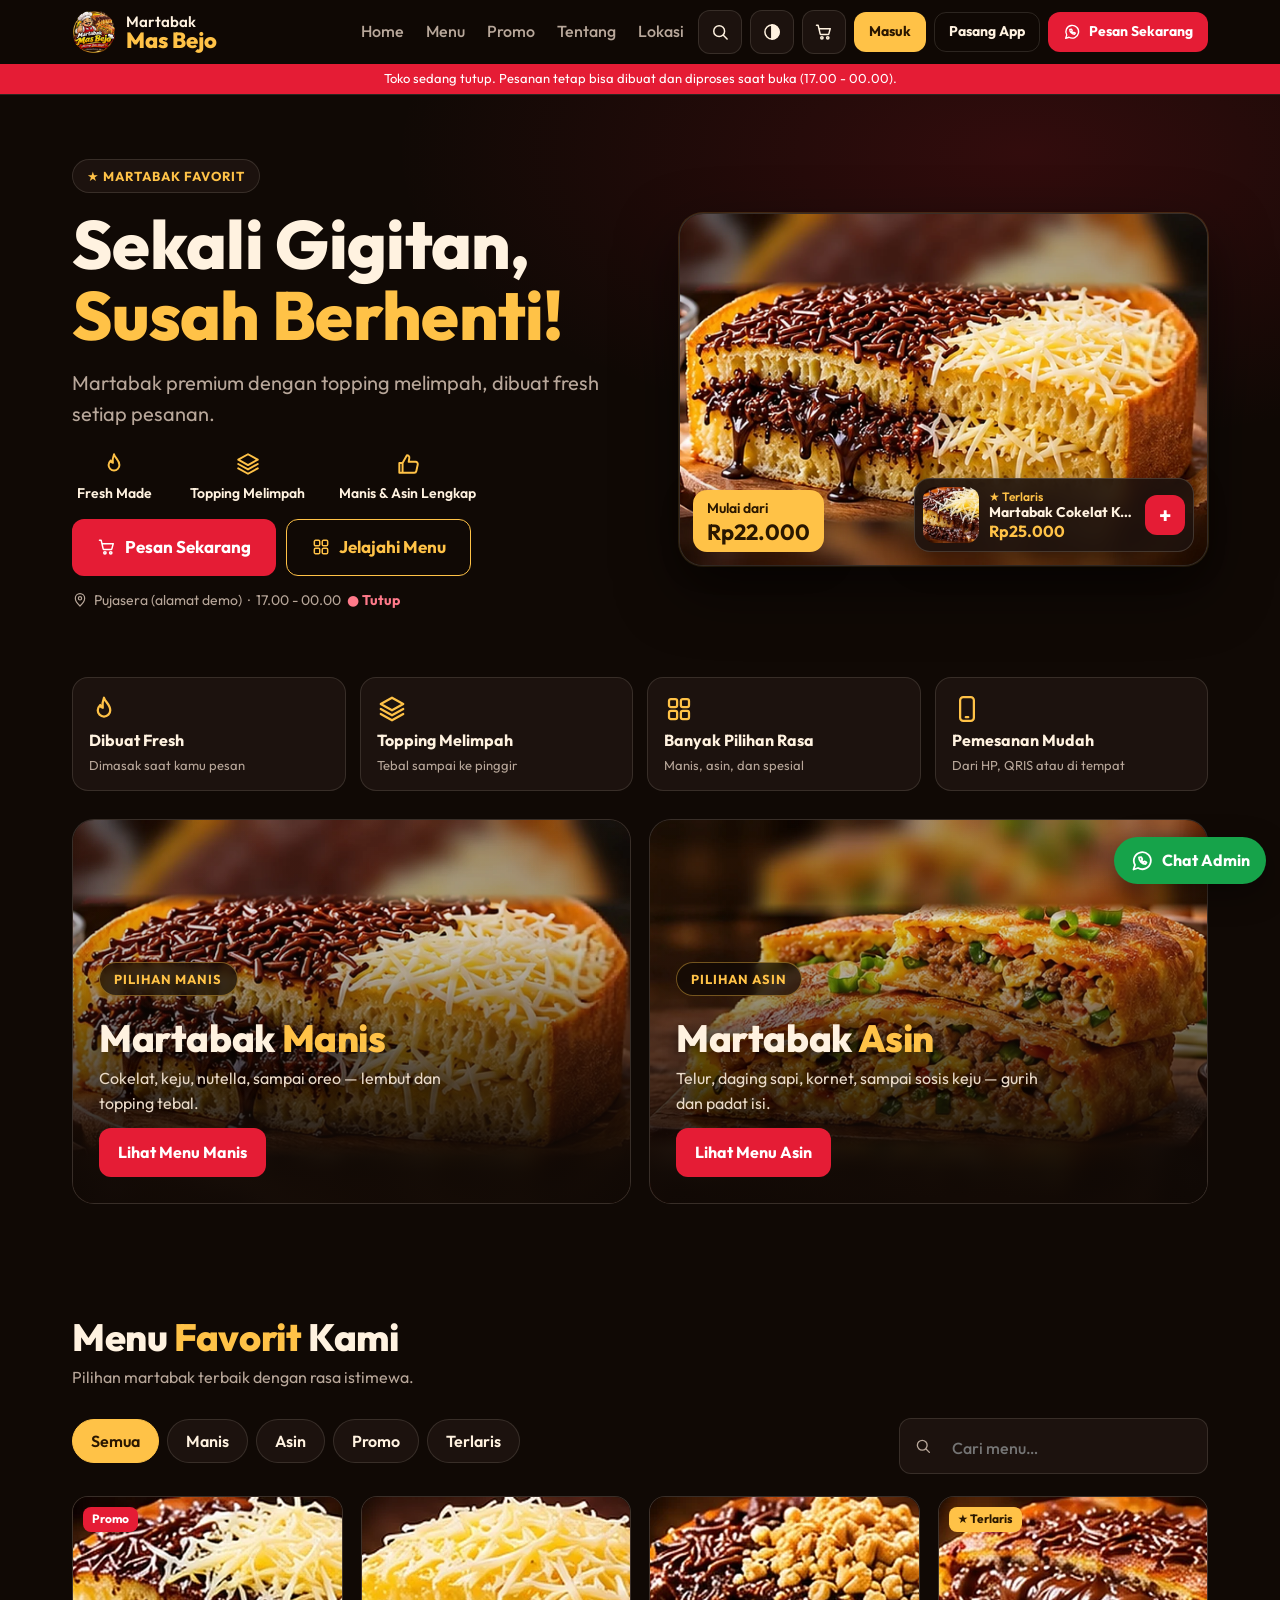
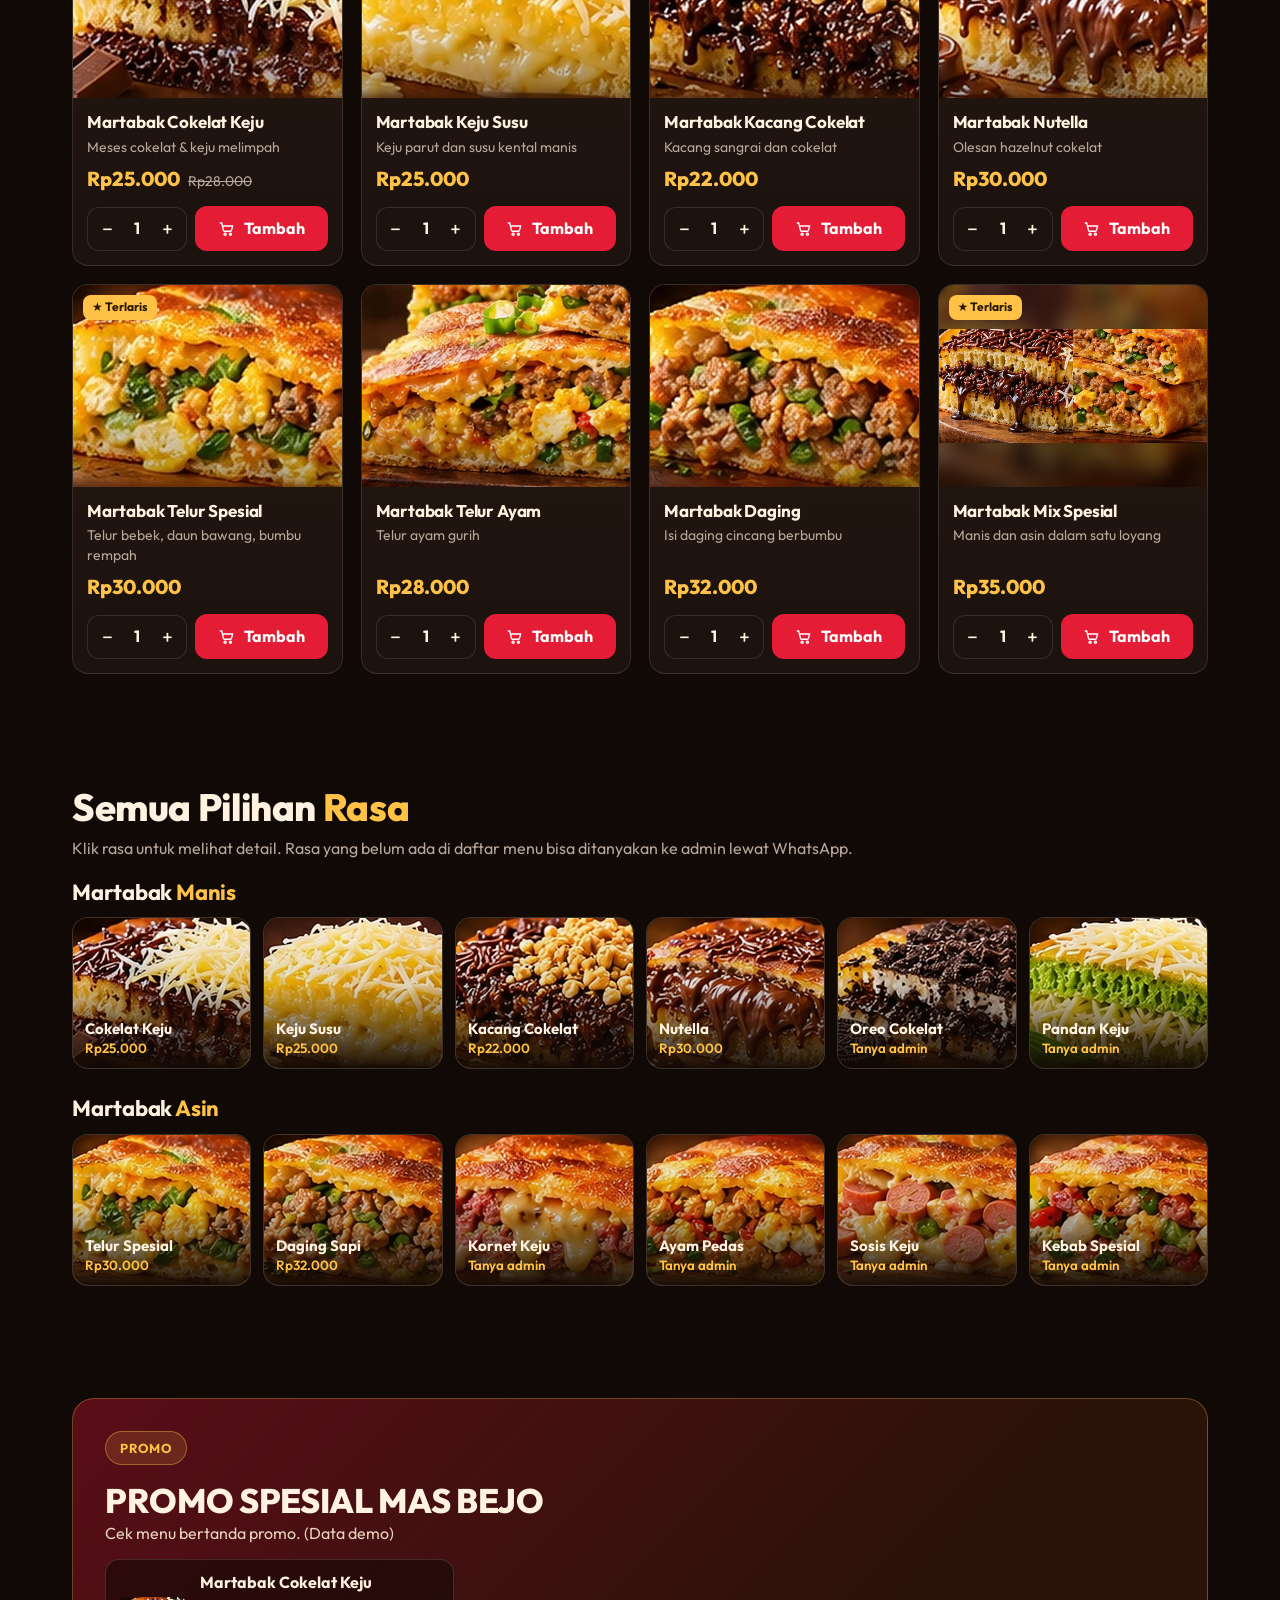
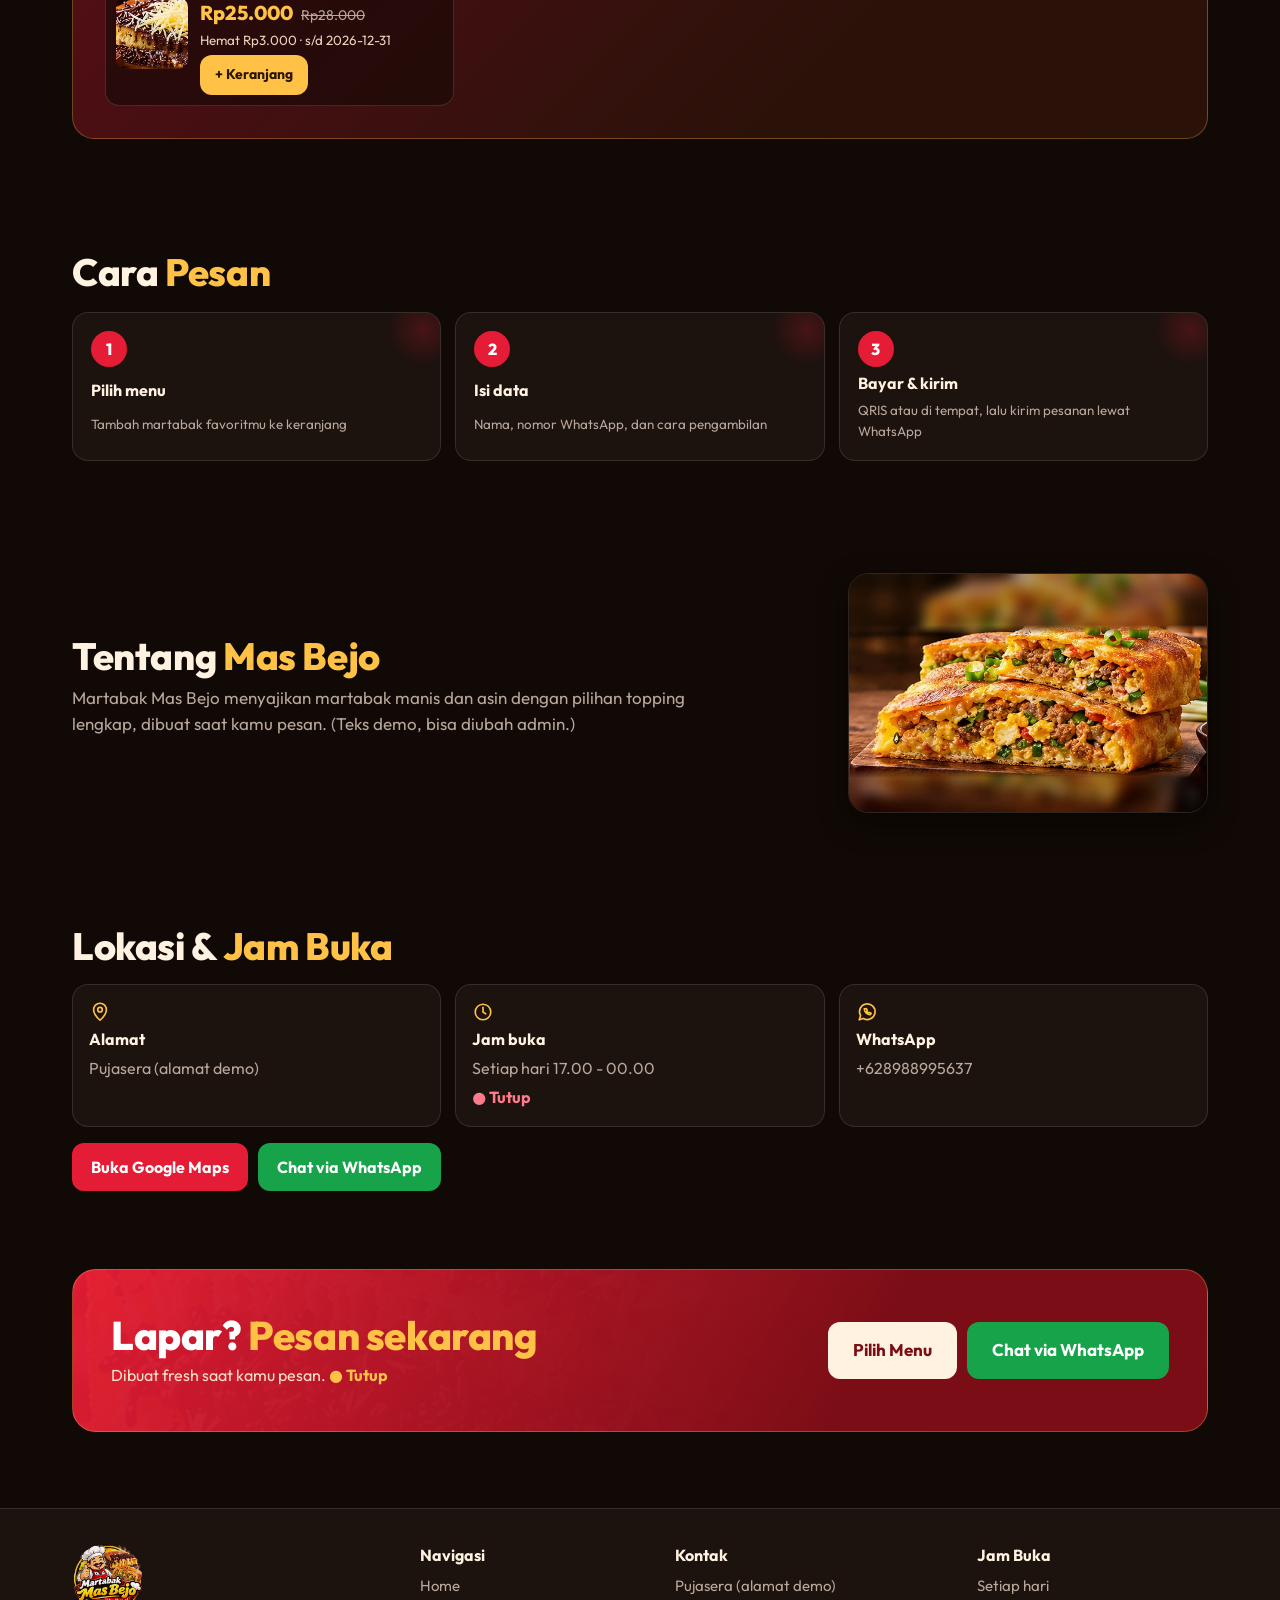
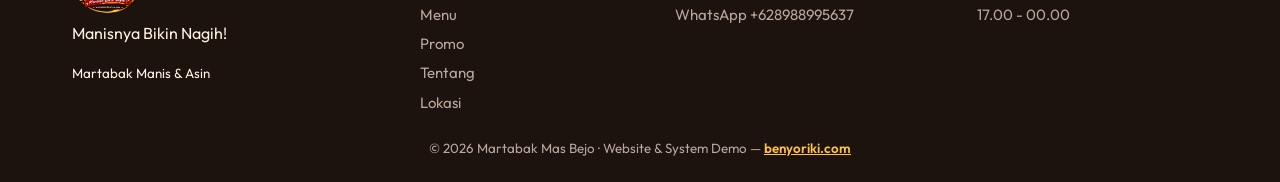
==== commit 66494ae8: "Add files via upload" ====
--- a/index.html
+++ b/index.html
@@ -1,5 +1,5 @@
 <!DOCTYPE html>
-<html lang="id"><head><meta charset="utf-8">
+<html lang="id" class="ld"><head><meta charset="utf-8">
 <meta name="viewport" content="width=device-width,initial-scale=1,viewport-fit=cover"><meta name="theme-color" content="#100905">
 <title>Martabak Mas Bejo — Sekali Gigitan, Susah Berhenti!</title>
 <meta name="description" content="Martabak manis & asin premium, topping melimpah, dibuat fresh setiap pesanan. Pesan online dari HP, bayar QRIS atau di tempat. Buka 17.00–00.00.">
@@ -33,7 +33,12 @@
 <symbol id="i-menu" viewBox="0 0 24 24"><path d="M4 7h16M4 12h16M4 17h16"/></symbol>
 </defs></svg>
 
-<div id="loader"><img src="logo.png" alt="" width="120" height="120"><p>Menyiapkan martabak panas…</p><div class="bar"><i></i></div></div>
+<div id="loader" role="status" aria-label="Memuat Martabak Mas Bejo"><div class="lbg"></div>
+ <div class="lc"><div class="lring"><span class="steam" aria-hidden="true"><i></i><i></i><i></i></span><img src="logo.png" alt="Martabak Mas Bejo" width="128" height="128"></div>
+  <h2>Sekali Gigitan,<br><em>Susah Berhenti!</em></h2>
+  <p class="lst"><span>Menuang adonan hangat…</span><span>Menabur topping melimpah…</span><span>Siap dihidangkan panas!</span></p>
+  <div class="bar"><i></i></div></div>
+ <p class="ldev">Sistem &amp; Website developer <a href="https://benyoriki.com" target="_blank" rel="noopener">benyoriki.com</a></p></div>
 
 <header class="top"><div class="in">
  <a class="logo" href="#home"><img src="logo.png" alt="" width="44" height="44"><span><b>Martabak</b> <i data-s="name2">Mas Bejo</i></span></a>
@@ -60,7 +65,7 @@
   <div class="row"><a class="btn red lg" href="#menu"><svg class="ico" width="20" height="20"><use href="#i-cart"/></svg>Pesan Sekarang</a><a class="btn ghost lg" href="#menu"><svg class="ico" width="20" height="20"><use href="#i-grid"/></svg>Jelajahi Menu</a></div>
   <p class="meta"><svg class="ico" width="16" height="16"><use href="#i-pin"/></svg><span data-s="address"></span> · <span data-s="hours"></span> <b class="status"></b></p>
  </div>
- <div class="pic"><img id="heroImg" alt="Martabak manis dengan topping cokelat dan keju" width="1200" height="800" fetchpriority="high" decoding="async"><span class="from" id="fromWrap">Mulai dari <b id="fromPrice"></b></span></div>
+ <div class="pic"><img id="heroImg" alt="Martabak manis dengan topping cokelat dan keju" width="1200" height="800" fetchpriority="high" decoding="async"><div class="bs" id="bs"></div><span class="from" id="fromWrap">Mulai dari <b id="fromPrice"></b></span></div>
 </div></section>
 
 <section class="feat"><div class="in fg4">
@@ -71,8 +76,8 @@
 </div></section>
 
 <section class="sec sh-sec"><div class="in sh2">
- <article class="sh"><img src="img/hero.webp" alt="Martabak manis cokelat dan keju" width="1200" height="800" loading="lazy" data-kind="choco"><div class="shc"><span class="eyebrow gold">Pilihan Manis</span><h2>Martabak <em>Manis</em></h2><p>Cokelat, keju, nutella, sampai oreo — lembut dan topping tebal.</p><button class="btn red" data-cat="Manis">Lihat Menu Manis</button></div></article>
- <article class="sh"><img src="img/asin-hero.webp" alt="Martabak asin isi telur dan daging" width="1200" height="800" loading="lazy" data-kind="egg"><div class="shc"><span class="eyebrow gold">Pilihan Asin</span><h2>Martabak <em>Asin</em></h2><p>Telur, daging sapi, kornet, sampai sosis keju — gurih dan padat isi.</p><button class="btn red" data-cat="Asin">Lihat Menu Asin</button></div></article>
+ <article class="sh"><img src="img/hero.webp" alt="Martabak manis cokelat dan keju" width="1200" height="800" loading="lazy" data-kind="choco"><div class="shc"><span class="eyebrow ey">Pilihan Manis</span><h2>Martabak <em>Manis</em></h2><p>Cokelat, keju, nutella, sampai oreo — lembut dan topping tebal.</p><button class="btn red" data-cat="Manis">Lihat Menu Manis</button></div></article>
+ <article class="sh"><img src="img/asin-hero.webp" alt="Martabak asin isi telur dan daging" width="1200" height="800" loading="lazy" data-kind="egg"><div class="shc"><span class="eyebrow ey">Pilihan Asin</span><h2>Martabak <em>Asin</em></h2><p>Telur, daging sapi, kornet, sampai sosis keju — gurih dan padat isi.</p><button class="btn red" data-cat="Asin">Lihat Menu Asin</button></div></article>
 </div></section>
 <section id="menu" class="sec"><div class="in">
  <h2 class="st">Menu <em>Favorit</em> Kami</h2><p class="sub">Pilihan martabak terbaik dengan rasa istimewa.</p>
@@ -82,7 +87,7 @@
 
 <section class="sec" id="rasa"><div class="in"><h2 class="st">Semua Pilihan <em>Rasa</em></h2><p class="sub">Klik rasa untuk melihat detail. Rasa yang belum ada di daftar menu bisa ditanyakan ke admin lewat WhatsApp.</p><div id="gallery" class="gal"></div></div></section>
 <section id="promo" class="sec promo"><div class="in"><div class="pbox">
- <div><span class="eyebrow gold">Promo</span><h2 data-s="promoTitle"></h2><p data-s="promoText"></p></div>
+ <div><span class="eyebrow ey">Promo</span><h2 data-s="promoTitle"></h2><p data-s="promoText"></p></div>
  <p id="promoEmpty" class="mu" hidden>Belum ada promo aktif saat ini. Cek lagi nanti ya!</p>
  <div id="promoList" class="pl2"></div>
 </div></div></section>
@@ -98,13 +103,14 @@
  <div><svg class="ico" width="22" height="22"><use href="#i-clock"/></svg><b>Jam buka</b><span>Setiap hari <span data-s="hours"></span></span><span class="status"></span></div>
  <div><svg class="ico" width="22" height="22"><use href="#i-wa"/></svg><b>WhatsApp</b><span>+<span data-s="wa"></span></span></div></div>
  <div class="row"><a id="maps" class="btn red" target="_blank" rel="noopener">Buka Google Maps</a><a class="btn green wa">Chat via WhatsApp</a></div></div></section>
+<section class="sec cta"><div class="in"><div class="ctab"><div><h2>Lapar? <em>Pesan sekarang</em></h2><p>Dibuat fresh saat kamu pesan. <b class="status"></b></p></div><div class="row"><a class="btn red lg" href="#menu">Pilih Menu</a><a class="btn green lg wa">Chat via WhatsApp</a></div></div></div></section>
 </main>
 
 <footer><div class="in"><div class="fg"><div><img src="logo.png" alt="Martabak Mas Bejo" width="72" height="72" loading="lazy"><p data-s="tagline"></p><small>Martabak Manis &amp; Asin</small></div>
 <div><b>Navigasi</b><a href="#home">Home</a><a href="#menu">Menu</a><a href="#promo">Promo</a><a href="#tentang">Tentang</a><a href="#lokasi">Lokasi</a></div>
 <div><b>Kontak</b><span data-s="address"></span><a class="wa">WhatsApp +<span data-s="wa"></span></a></div>
 <div><b>Jam Buka</b><span>Setiap hari</span><span data-s="hours"></span></div></div>
-<small class="copy">© 2026 Martabak Mas Bejo · Website &amp; System Demo — benyoriki.com</small></div></footer>
+<small class="copy">© 2026 Martabak Mas Bejo · Website &amp; System Demo — <a href="https://benyoriki.com" target="_blank" rel="noopener">benyoriki.com</a></small></div></footer>
 
 <nav class="bnav" aria-label="Navigasi bawah"><a href="#home" class="on"><svg class="ico" width="22" height="22"><use href="#i-home"/></svg>Home</a><a href="#menu"><svg class="ico" width="22" height="22"><use href="#i-grid"/></svg>Menu</a><a href="#promo"><svg class="ico" width="22" height="22"><use href="#i-tag"/></svg>Promo</a><a href="#cart" class="cartOpen"><svg class="ico" width="22" height="22"><use href="#i-cart"/></svg>Keranjang<span class="cbadge" hidden>0</span></a><a href="#lokasi"><svg class="ico" width="22" height="22"><use href="#i-pin"/></svg>Lokasi</a></nav>
 <button id="cartBar" class="cbar" hidden><span id="cartTot"></span><b>Lihat Pesanan ›</b></button>
--- a/style.css
+++ b/style.css
@@ -20,9 +20,6 @@
 .chip{background:var(--sf);border-color:var(--bd);color:var(--tx);font-weight:600;border-radius:99px;padding:9px 18px;min-height:42px}.chip.on{background:var(--y);color:#2a1700;border-color:var(--y)}
 .ib{position:relative;display:grid;place-items:center;width:44px;height:44px;border-radius:12px;border:1px solid var(--bd);background:var(--sf);color:var(--tx);padding:0}
 .cbadge{position:absolute;top:-6px;right:-6px;background:var(--r);color:#fff;border-radius:99px;font:700 12px/18px Outfit,sans-serif;min-width:20px;padding:0 5px;text-align:center}
-/* loader */
-#loader{position:fixed;inset:0;z-index:100;display:grid;place-content:center;justify-items:center;gap:10px;background:var(--bg);transition:opacity .4s}#loader.off{opacity:0;pointer-events:none}
-#loader img{border-radius:50%}#loader p{margin:0;color:var(--mu)}.bar{width:160px;height:4px;border-radius:9px;background:var(--bd);overflow:hidden}.bar i{display:block;height:100%;width:40%;background:var(--y);animation:ld 1s infinite ease-in-out}@keyframes ld{from{transform:translateX(-100%)}to{transform:translateX(260%)}}
 /* header */
 .top{position:sticky;top:0;z-index:30;background:color-mix(in srgb,var(--bg) 92%,transparent);backdrop-filter:blur(10px);border-bottom:1px solid var(--bd);padding-top:env(safe-area-inset-top)}
 .top .in{display:flex;align-items:center;gap:14px;min-height:var(--hd)}
@@ -59,7 +56,7 @@
 .empty{grid-column:1/-1;text-align:center;color:var(--mu);padding:30px 0}
 /* promo */
 .pbox{background:linear-gradient(135deg,#5a0d18,#2a1209 70%);border:1px solid rgba(255,194,71,.3);border-radius:22px;padding:clamp(18px,3vw,32px);color:#fff2e0}[data-theme=light] .pbox{color:#fff2e0}
-.pbox h2{font:800 clamp(24px,3.4vw,34px)/1.15 Outfit,sans-serif}.pbox p{color:#e8d3bd}.eyebrow.gold{background:rgba(255,194,71,.14);border-color:rgba(255,194,71,.4)}
+.pbox h2{font:800 clamp(24px,3.4vw,34px)/1.15 Outfit,sans-serif}.pbox p{color:#e8d3bd}.eyebrow.ey{background:rgba(255,194,71,.14);border-color:rgba(255,194,71,.4)}
 .pl2{display:grid;grid-template-columns:repeat(auto-fill,minmax(260px,1fr));gap:12px;margin-top:14px}
 .pc{display:grid;grid-template-columns:72px 1fr;gap:4px 12px;align-items:center;background:rgba(16,9,5,.55);border:1px solid rgba(255,242,224,.14);border-radius:14px;padding:10px}.pc img{width:72px;height:72px;border-radius:10px;object-fit:cover;grid-row:span 2}.pc .btn{grid-column:2;justify-self:start}.pc small{display:block;color:#e8d3bd}.pc .pr{margin:2px 0}
 /* cara pesan, tentang, lokasi */
@@ -140,3 +137,72 @@
 @media(max-width:700px){.sh2{grid-template-columns:1fr}.sh{aspect-ratio:16/11}.gt{grid-template-columns:repeat(2,1fr);gap:10px}.gl b{font-size:14px}.about img{width:100%}.hero .pic>img{border-radius:18px}}
 .about img{height:auto}
 @media(max-width:900px){.hg .pic{order:-1}.hero{padding-top:14px}}
+
+/* ===== V2.2: loading screen 4 detik ===== */
+html.ld,html.ld body{overflow:hidden}
+#loader{position:fixed;inset:0;z-index:200;display:grid;grid-template-rows:1fr auto;justify-items:center;background:#100905;color:#fff2e0;transition:opacity .6s,visibility .6s;animation:ldfs .5s 4.6s forwards}
+#loader.off{opacity:0;visibility:hidden;pointer-events:none}@keyframes ldfs{to{opacity:0;visibility:hidden}}
+.lbg{position:absolute;inset:0;background:radial-gradient(60% 50% at 50% 42%,rgba(229,28,53,.28),transparent 70%),linear-gradient(180deg,rgba(16,9,5,.7),rgba(16,9,5,.95)),url(img/hero.webp) center/cover;animation:kb 4.5s ease-out both}@keyframes kb{from{transform:scale(1.0)}to{transform:scale(1.12)}}
+.lc{position:relative;align-self:center;display:grid;justify-items:center;gap:14px;text-align:center;padding:0 24px}
+.lring{position:relative;width:164px;height:164px;display:grid;place-items:center}.lring:before{content:"";position:absolute;inset:0;border-radius:50%;border:3px solid rgba(255,194,71,.18);border-top-color:#ffc247;border-right-color:#e51c35;animation:spin 1.3s linear infinite}
+.lring:after{content:"";position:absolute;inset:10px;border-radius:50%;box-shadow:0 0 50px rgba(229,28,53,.45);animation:pls 1.6s ease-in-out infinite}
+.lring img{position:relative;border-radius:50%;animation:pop .8s cubic-bezier(.2,1.4,.4,1) both}
+@keyframes spin{to{transform:rotate(360deg)}}@keyframes pls{50%{opacity:.35;transform:scale(1.06)}}@keyframes pop{from{transform:scale(.6);opacity:0}}
+.steam{position:absolute;top:-46px;left:50%;width:70px;height:52px;transform:translateX(-50%);display:flex;justify-content:space-between;pointer-events:none}
+.steam i{width:12px;height:46px;border-radius:50%;background:linear-gradient(transparent,rgba(255,242,224,.5),transparent);filter:blur(5px);opacity:0;animation:stm 2.2s ease-in-out infinite}.steam i:nth-child(2){animation-delay:.5s;height:56px}.steam i:nth-child(3){animation-delay:1s}
+@keyframes stm{0%{opacity:0;transform:translateY(22px) scaleX(1)}40%{opacity:.8}100%{opacity:0;transform:translateY(-26px) scaleX(1.8)}}
+#loader h2{font:800 clamp(28px,6vw,44px)/1.1 Outfit,sans-serif;animation:rise .8s .2s both}#loader h2 em{font-style:normal;color:#ffc247}
+@keyframes rise{from{opacity:0;transform:translateY(14px)}}
+.lst{position:relative;height:1.6em;width:min(320px,86vw);margin:0;color:#e8d3bd;font-size:16px}.lst span{position:absolute;inset:0;opacity:0;animation:stg 1.34s both}.lst span:nth-child(2){animation-delay:1.33s}.lst span:nth-child(3){animation:stgl .5s 2.66s both}
+@keyframes stg{0%{opacity:0;transform:translateY(8px)}18%,82%{opacity:1;transform:none}100%{opacity:0;transform:translateY(-8px)}}@keyframes stgl{from{opacity:0;transform:translateY(8px)}to{opacity:1;color:#ffc247;font-weight:600}}
+#loader .bar{width:min(240px,64vw);height:6px;border-radius:9px;background:rgba(255,242,224,.14);overflow:hidden}#loader .bar i{display:block;height:100%;width:100%;border-radius:9px;background:linear-gradient(90deg,#e51c35,#ffc247);transform-origin:left;animation:fill 4s linear both}@keyframes fill{from{transform:scaleX(0)}to{transform:scaleX(1)}}
+.ldev{position:relative;margin:0;padding:0 20px calc(22px + env(safe-area-inset-bottom));font-size:13px;color:#b8a79a;text-align:center}.ldev a{color:#ffc247;font-weight:700;text-decoration:underline;text-underline-offset:3px;padding:6px 2px}
+
+/* ===== V2.2: header tahan lebar ~980 (mode "Situs desktop" HP) ===== */
+@media(max-width:1100px){
+ .only-d{display:none!important}.only-m{display:inline-flex}#burger{display:grid}
+ #nav{position:absolute;left:0;right:0;top:100%;flex-direction:column;align-items:stretch;gap:0;background:var(--sf);border-bottom:1px solid var(--bd);padding:8px 16px 14px;display:none}#nav.open{display:flex}#nav a{padding:13px 0;border-bottom:1px solid var(--bd);font-size:17px}#nav .btn{margin-top:10px}
+}
+/* ===== V2.2: tema terang — kontras emas ===== */
+[data-theme=light]{--y:#b45f06}
+[data-theme=light] .gold,[data-theme=light] .chip.on,[data-theme=light] .bdg.best,[data-theme=light] .from{background:#ffc247;border-color:#ffc247;color:#2a1700}
+[data-theme=light] .ghost{border-color:#b45f06}
+.shc h2 em,.gl small,.pbox h2 em,.pc .pr b,.pbox .eyebrow,.lst span,#loader h2 em{color:#ffc247}
+[data-theme=light] .hero{background:radial-gradient(900px 420px at 80% 10%,rgba(229,28,53,.1),transparent 70%)}
+/* ===== V2.2: kartu terlaris di hero, reveal, CTA, galeri carousel ===== */
+.bs{position:absolute;right:14px;bottom:14px;display:flex;align-items:center;gap:10px;background:rgba(28,18,14,.88);backdrop-filter:blur(8px);border:1px solid rgba(255,242,224,.16);border-radius:16px;padding:8px 8px 8px 8px;box-shadow:var(--sh);max-width:min(280px,60%);color:#fff2e0}.bs:empty{display:none}
+.bsi{width:56px;height:56px;border-radius:12px;object-fit:cover;flex:none}.bst{display:grid;min-width:0;line-height:1.25}.bst small{color:#ffc247;font-weight:600;font-size:12px}.bst b{font-size:14px;white-space:nowrap;overflow:hidden;text-overflow:ellipsis}.bst span{font-weight:700;color:#ffc247}.bs .btn{width:40px;height:40px;min-height:0;padding:0;font-size:22px;flex:none;border-radius:12px}
+.rv{opacity:0;transform:translateY(18px);transition:opacity .6s ease,transform .6s ease}.rv.in{opacity:1;transform:none}
+.cta{padding-top:8px}.ctab{display:flex;flex-wrap:wrap;gap:18px;justify-content:space-between;align-items:center;border-radius:24px;padding:clamp(20px,4vw,38px);background:linear-gradient(120deg,rgba(229,28,53,.96),#7a0d16 70%),url(img/hero.webp) center/cover;color:#fff;border:1px solid rgba(255,194,71,.3)}.ctab h2{font:800 clamp(26px,4vw,40px)/1.1 Outfit,sans-serif}.ctab h2 em{font-style:normal;color:#ffc247}.ctab p{margin:6px 0 0;color:#ffe3c8}.ctab .status{color:#ffc247}.ctab .btn.red{background:#fff2e0;color:#7a0d16}
+.ph img{transition:transform .5s}.card:hover .ph img{transform:scale(1.06)}
+.hero h1{font-size:clamp(38px,6.4vw,76px)}
+.eyebrow{backdrop-filter:blur(4px)}.shc .eyebrow{background:rgba(16,9,5,.7)}
+.steps3 li{position:relative;overflow:hidden}.steps3 li:after{content:"";position:absolute;right:-18px;top:-18px;width:70px;height:70px;border-radius:50%;background:radial-gradient(closest-side,rgba(229,28,53,.22),transparent)}
+@media(max-width:700px){
+ .bs{position:relative;right:auto;bottom:auto;margin:-30px 12px 0;max-width:none;z-index:2}.from{top:12px;bottom:auto;left:12px}
+ .gt{display:flex;overflow-x:auto;scroll-snap-type:x mandatory;gap:10px;margin:0 -16px;padding:2px 16px 8px;scrollbar-width:none}.gt::-webkit-scrollbar{display:none}.gi{flex:0 0 52%;scroll-snap-align:start;aspect-ratio:4/3.2}
+ .ctab{padding:22px}.ctab .row{width:100%}.ctab .btn{flex:1;white-space:nowrap}
+}
+@media(prefers-reduced-motion:reduce){.rv{opacity:1;transform:none}}
+/* grid items dengan aspect-ratio/grid anak harus selalu mengisi kolom */
+.fg4>div,.sh,.gi,.loc>div,.steps3>li,.sh2>*{width:100%;min-width:0;justify-self:stretch}
+.hero h1{font-size:clamp(38px,5.4vw,68px)}
+/* ===== V2.3: perbaikan mode terang/gelap ===== */
+.shc .eyebrow,.shc h2 em{color:#ffc247}
+.shc h2,.shc p{text-shadow:0 2px 14px rgba(0,0,0,.6)}
+.sh:after{background:linear-gradient(0deg,rgba(16,9,5,.95) 8%,rgba(16,9,5,.6) 42%,rgba(16,9,5,.05) 78%)}
+[data-theme=light] .card,[data-theme=light] .feat .fg4>div,[data-theme=light] .steps3 li,[data-theme=light] .loc>div{box-shadow:0 2px 12px rgba(70,40,10,.07)}
+[data-theme=light] .card:hover{box-shadow:0 10px 28px rgba(70,40,10,.16)}
+@media(max-width:700px){
+ /* foto utuh di atas, teks di panel bawah: foto tidak tertutup */
+ .sh{aspect-ratio:auto;display:grid;grid-template-columns:minmax(0,1fr);overflow:hidden;background:var(--card)}
+ .sh img{position:static;inset:auto;z-index:0;height:auto;aspect-ratio:16/10;transform:none!important}
+ .sh:after{display:none}
+ .shc{position:static;color:var(--tx);padding:16px 16px 18px}
+ .shc h2,.shc p{text-shadow:none}.shc p{color:var(--mu)}
+ .shc h2 em{color:var(--y)}.shc .eyebrow{background:var(--sf);color:var(--y);border-color:var(--bd)}
+ .shc .btn{width:100%}
+}
+@media(max-width:700px){.gt{scroll-padding:0 16px}}
+[data-theme=light] .steps3 li:after{display:none}.eyebrow.ey{color:#ffc247}
+.copy a{color:var(--y);font-weight:600}@media(max-width:700px){.loc~.row .btn,#lokasi .row .btn{flex:1;white-space:nowrap}}
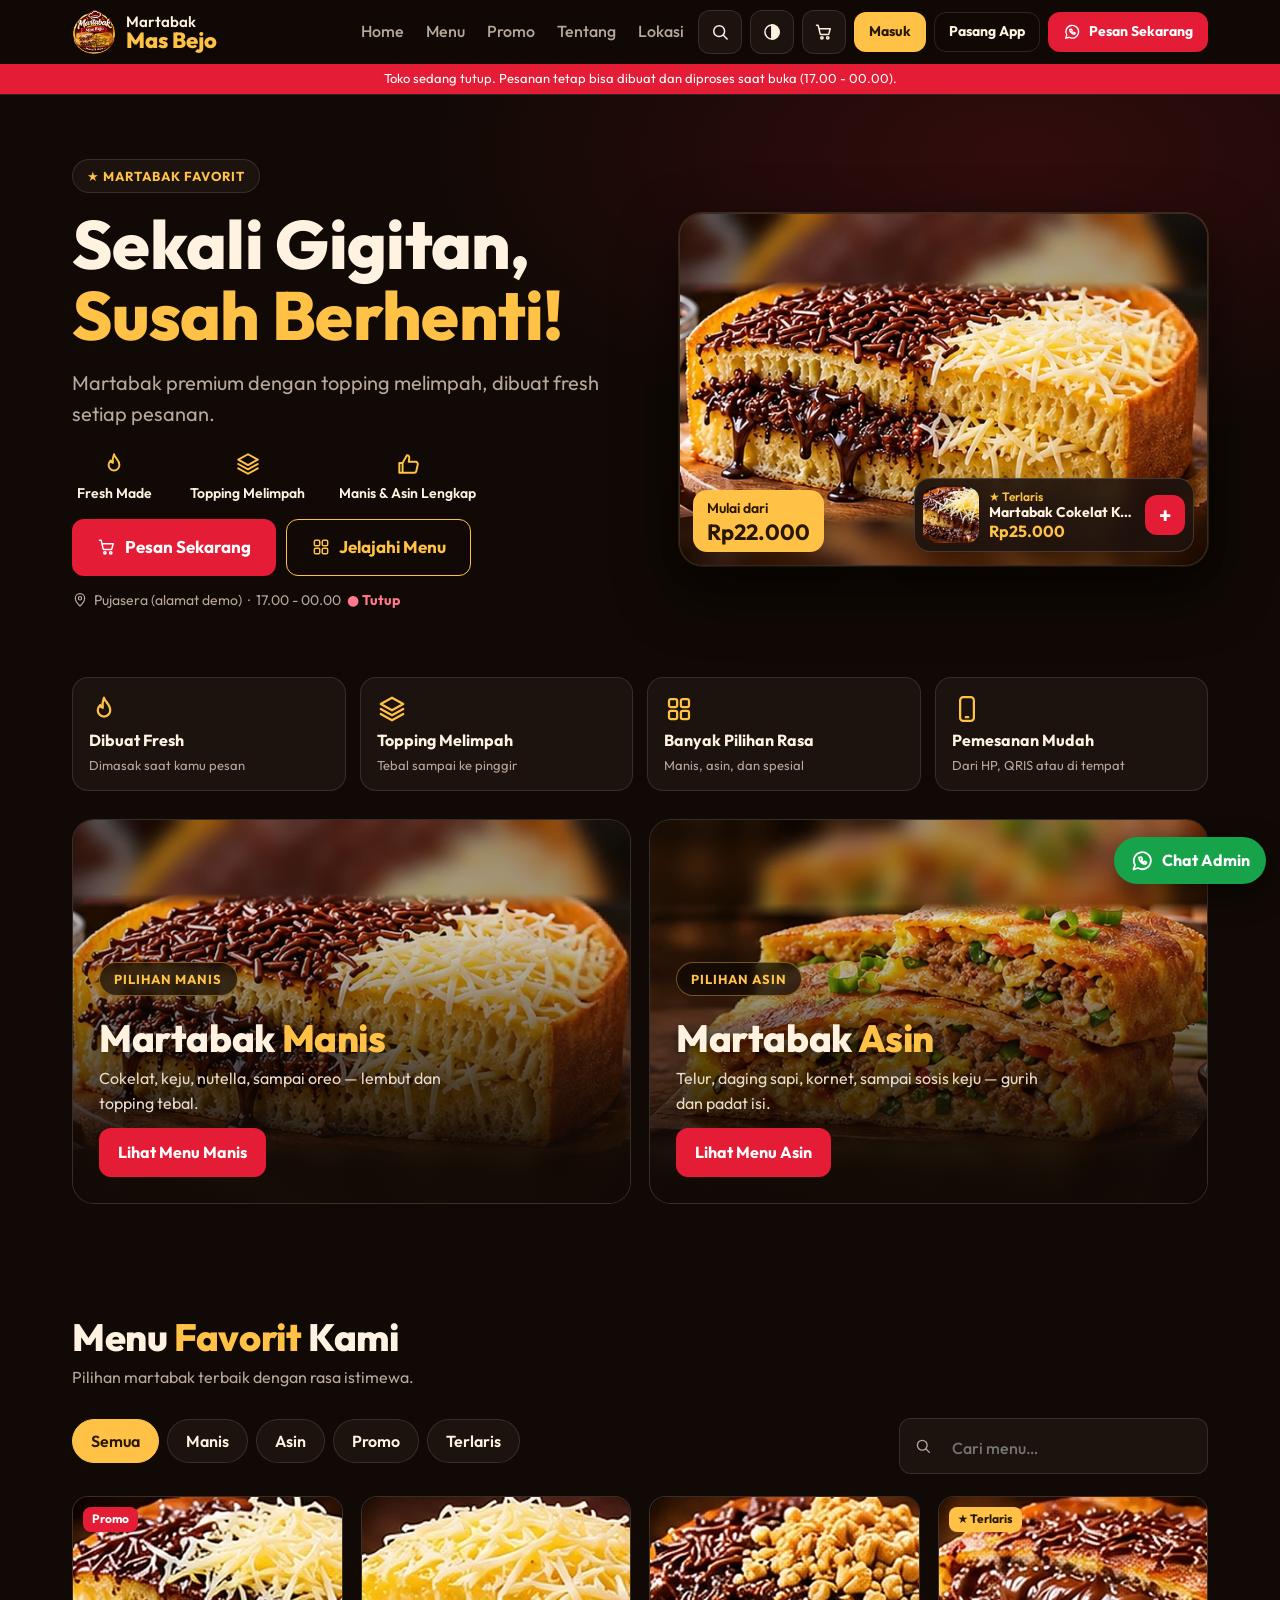
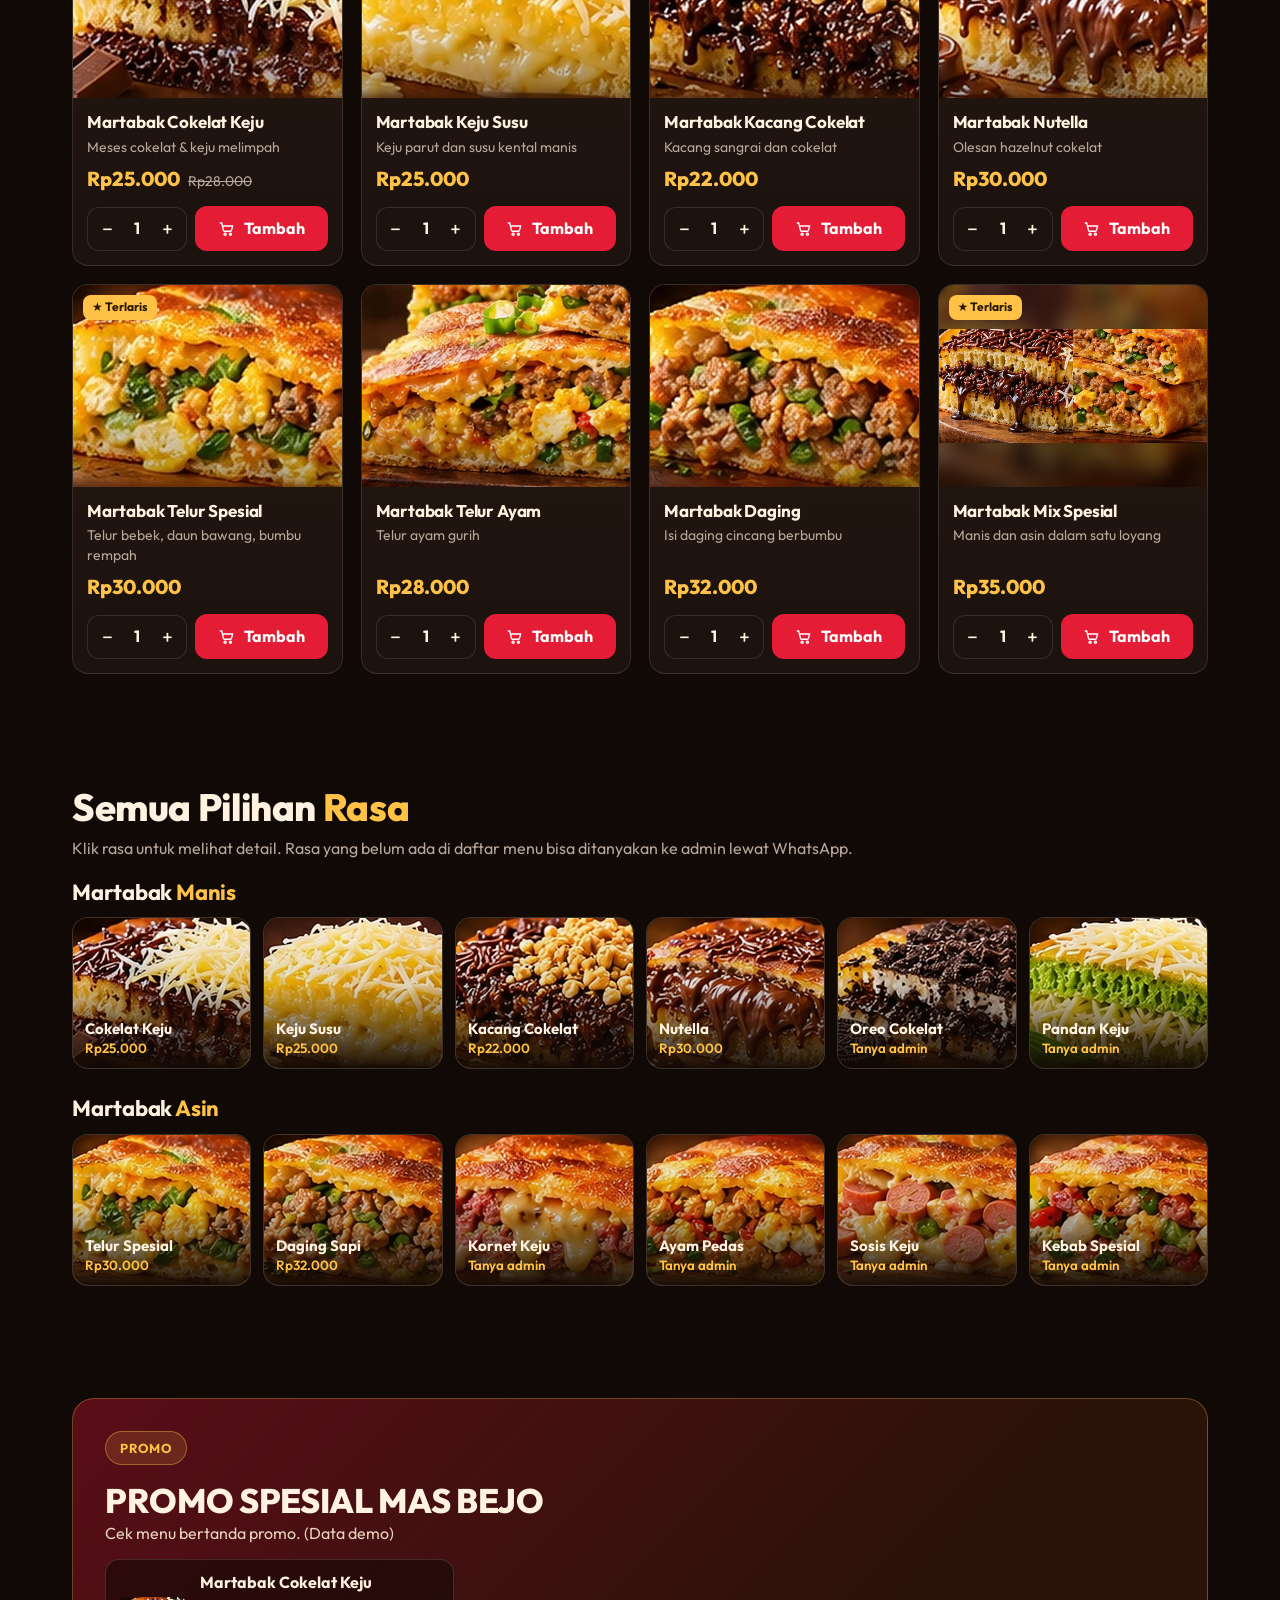
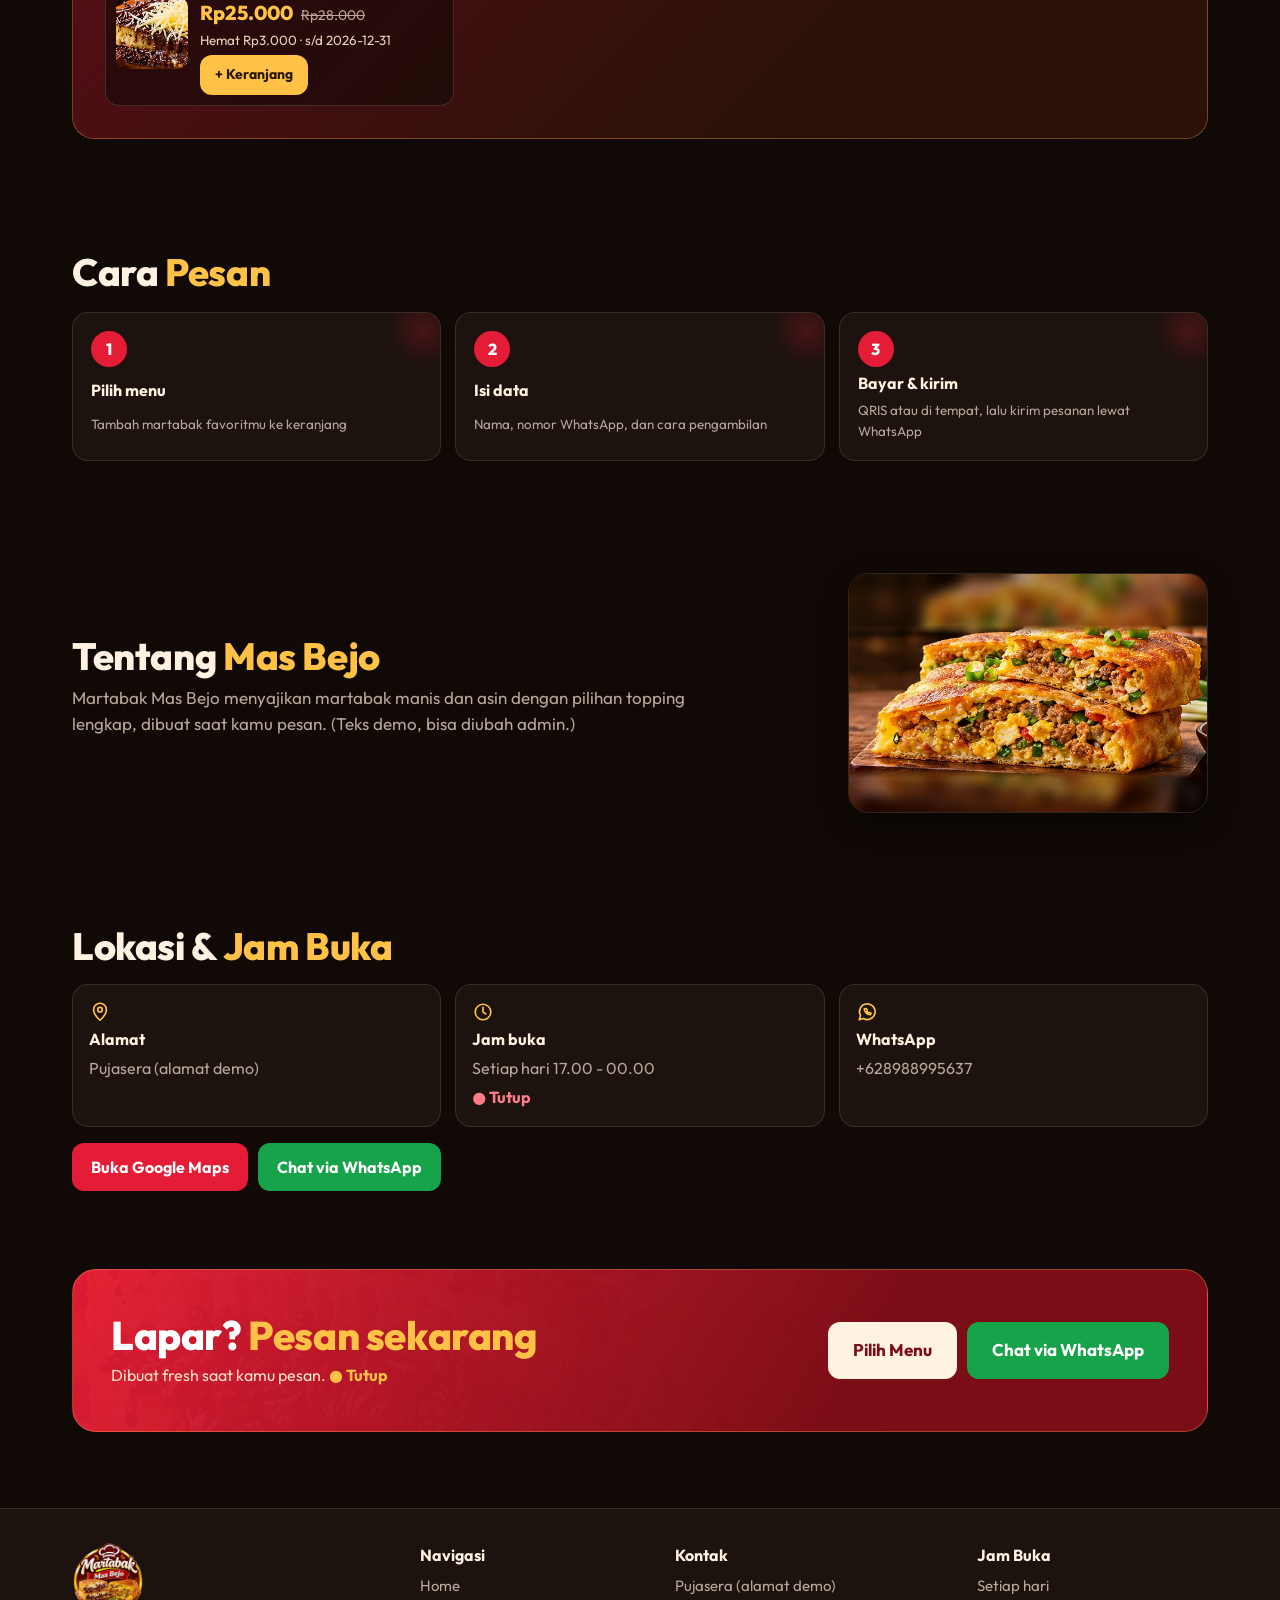
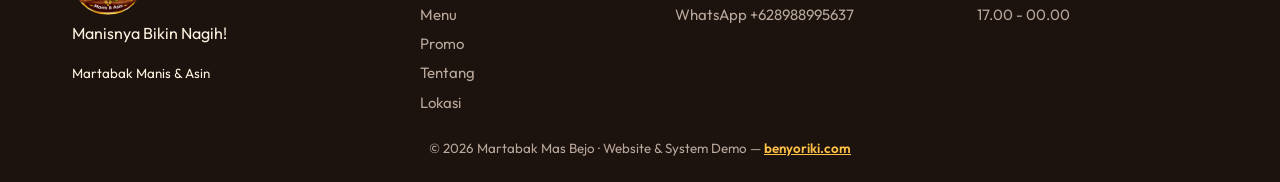
==== commit 6e8c07d0: "Add files via upload" ====
--- a/index.html
+++ b/index.html
@@ -1,17 +1,18 @@
 <!DOCTYPE html>
 <html lang="id" class="ld"><head><meta charset="utf-8">
 <meta name="viewport" content="width=device-width,initial-scale=1,viewport-fit=cover"><meta name="theme-color" content="#100905">
-<title>Martabak Mas Bejo — Sekali Gigitan, Susah Berhenti!</title>
-<meta name="description" content="Martabak manis & asin premium, topping melimpah, dibuat fresh setiap pesanan. Pesan online dari HP, bayar QRIS atau di tempat. Buka 17.00–00.00.">
-<link rel="canonical" href="https://benyoriki.github.io/Martabak/"><link rel="icon" href="favicon.png?v=10"><link rel="apple-touch-icon" href="icon-maskable.png"><link rel="manifest" href="manifest.json">
+<title>Martabak Mas Bejo — Manis &amp; Asin, Sekali Gigitan Susah Berhenti!</title>
+<meta name="description" content="Martabak manis &amp; asin topping melimpah, dibuat fresh saat kamu pesan. Pesan online dari HP, bayar QRIS atau di tempat. Buka 17.00–00.00. Yuk pesan sekarang!">
+<link rel="canonical" href="https://benyoriki.github.io/Martabak/"><link rel="icon" type="image/png" href="favicon.png?v=11"><link rel="apple-touch-icon" href="apple-touch-icon.png?v=11"><link rel="manifest" href="manifest.json">
 <script>window.__dp=null;window.addEventListener('beforeinstallprompt',function(e){e.preventDefault();window.__dp=e})</script>
-<meta property="og:type" content="website"><meta property="og:locale" content="id_ID"><meta property="og:url" content="https://benyoriki.github.io/Martabak/">
-<meta property="og:title" content="Martabak Mas Bejo — Sekali Gigitan, Susah Berhenti!">
-<meta property="og:description" content="Topping melimpah, dibuat fresh setiap pesanan. Pesan online, bayar QRIS / di tempat. Buka 17.00–00.00.">
-<meta property="og:image" content="https://benyoriki.github.io/Martabak/preview.jpg"><meta property="og:image:width" content="1200"><meta property="og:image:height" content="630"><meta name="twitter:card" content="summary_large_image"><meta name="twitter:image" content="https://benyoriki.github.io/Martabak/preview.jpg">
+<meta property="og:type" content="website"><meta property="og:site_name" content="Martabak Mas Bejo"><meta property="og:locale" content="id_ID"><meta property="og:url" content="https://benyoriki.github.io/Martabak/">
+<meta property="og:title" content="🔥 Martabak Mas Bejo — Sekali Gigitan, Susah Berhenti!">
+<meta property="og:description" content="Manis &amp; Asin favoritmu! Topping melimpah, dibuat fresh saat dipesan. Pesan online sekarang — bayar QRIS / di tempat. Buka 17.00–00.00 😋">
+<meta property="og:image" content="https://benyoriki.github.io/Martabak/preview.jpg?v=11"><meta property="og:image:secure_url" content="https://benyoriki.github.io/Martabak/preview.jpg?v=11"><meta property="og:image:type" content="image/jpeg"><meta property="og:image:width" content="1200"><meta property="og:image:height" content="630"><meta property="og:image:alt" content="Martabak Mas Bejo — martabak manis cokelat keju dan martabak asin isi telur daging, topping melimpah">
+<meta name="twitter:card" content="summary_large_image"><meta name="twitter:title" content="🔥 Martabak Mas Bejo — Sekali Gigitan, Susah Berhenti!"><meta name="twitter:description" content="Manis &amp; Asin favoritmu! Topping melimpah, dibuat fresh saat dipesan. Pesan online sekarang."><meta name="twitter:image" content="https://benyoriki.github.io/Martabak/preview.jpg?v=11">
 <link rel="preconnect" href="https://fonts.googleapis.com"><link rel="preconnect" href="https://fonts.gstatic.com" crossorigin>
-<link rel="stylesheet" href="https://fonts.googleapis.com/css2?family=Outfit:wght@400;500;600;700;800&display=swap">
-<link rel="stylesheet" href="style.css?v=10"></head>
+<link rel="stylesheet" href="https://fonts.googleapis.com/css2?family=Outfit:wght@400;500;600;700;800&amp;display=swap">
+<link rel="stylesheet" href="style.css?v=11"></head>
 <body data-page="shop">
 <svg width="0" height="0" style="position:absolute" aria-hidden="true"><defs>
 <symbol id="i-cart" viewBox="0 0 24 24"><path d="M3 4h2l2.4 10.2a1 1 0 0 0 1 .8h8.4a1 1 0 0 0 1-.8L19.5 8H6.2"/><circle cx="9.5" cy="19" r="1.4"/><circle cx="16.5" cy="19" r="1.4"/></symbol>
@@ -120,4 +121,4 @@
 <dialog id="prodD" aria-label="Detail menu"><div class="dc" id="prodC"></div></dialog>
 <dialog id="loginD"><div class="dc"><button class="x" data-close aria-label="Tutup">✕</button><h3>Masuk Admin</h3><p class="info">Mode demo — login ini berjalan di browser dan bukan sistem keamanan produksi.</p><form id="loginF"><label>Email<input name="e" type="email" required placeholder="admin@masbejo.demo" autocomplete="username"></label><label>Password<input name="p" type="password" required autocomplete="current-password"></label><button class="btn red wide">Masuk</button></form><button id="demoBtn" class="btn gold wide" type="button">Coba Akun Demo</button><button class="chip wide" type="button" data-close>‹ Kembali</button></div></dialog>
 <dialog id="chatD" aria-label="Chat admin"><div class="dc"><button class="x" data-close aria-label="Tutup">✕</button><h3>Chat Admin</h3><p class="info">Online · balas cepat lewat WhatsApp</p><form id="chatF"><label>Nama<input name="name" required maxlength="60" autocomplete="name"></label><label>Nomor HP<input name="phone" type="tel" required inputmode="tel" autocomplete="tel"></label><label>Pesan<textarea name="text" required maxlength="300" rows="3"></textarea></label><div class="row"><button class="btn red grow">Kirim</button><a id="chatWa" class="btn green grow" target="_blank" rel="noopener">Kirim ke WhatsApp</a></div></form><p id="chatOk" class="okline" hidden></p><small class="mu">Tombol "Kirim" menyimpan pesan di browser ini saja. Untuk balasan, gunakan "Kirim ke WhatsApp".</small></div></dialog>
-<script src="script.js?v=10"></script></body></html>
+<script src="script.js?v=11"></script></body></html>
